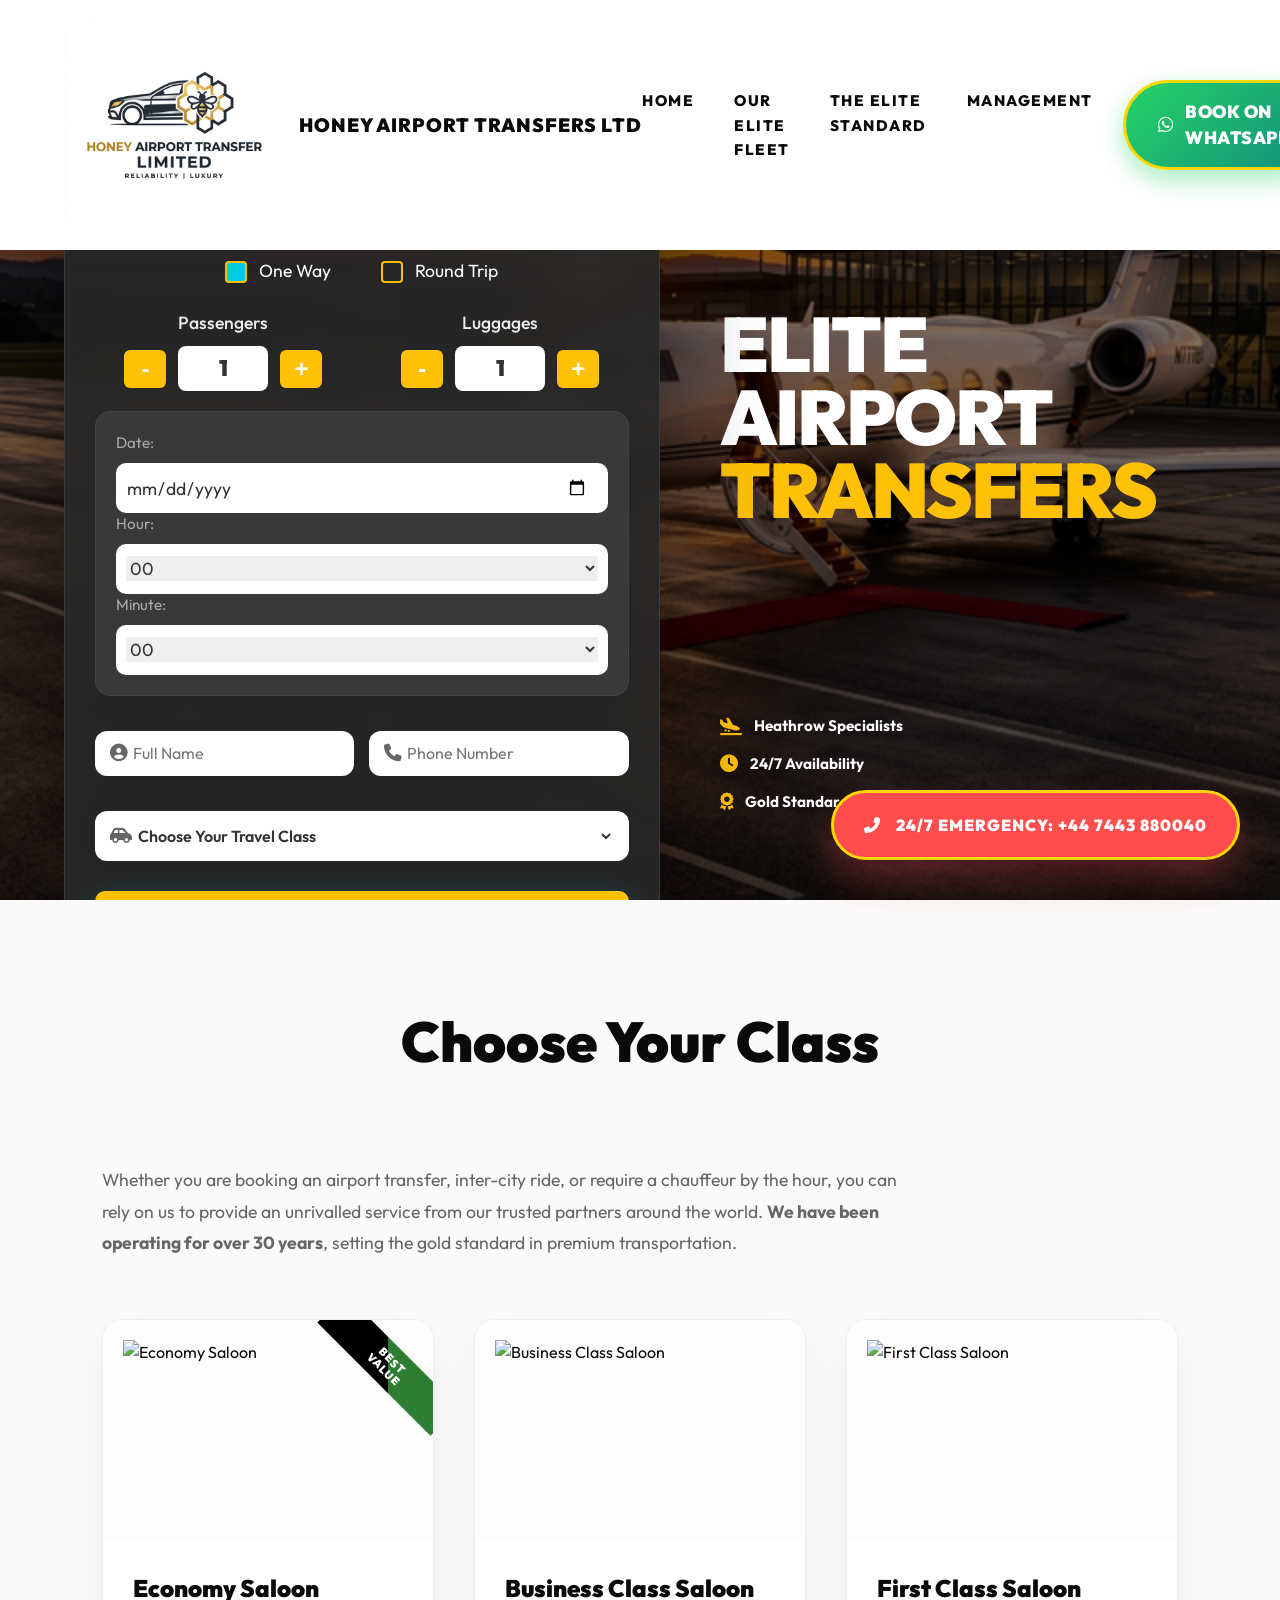
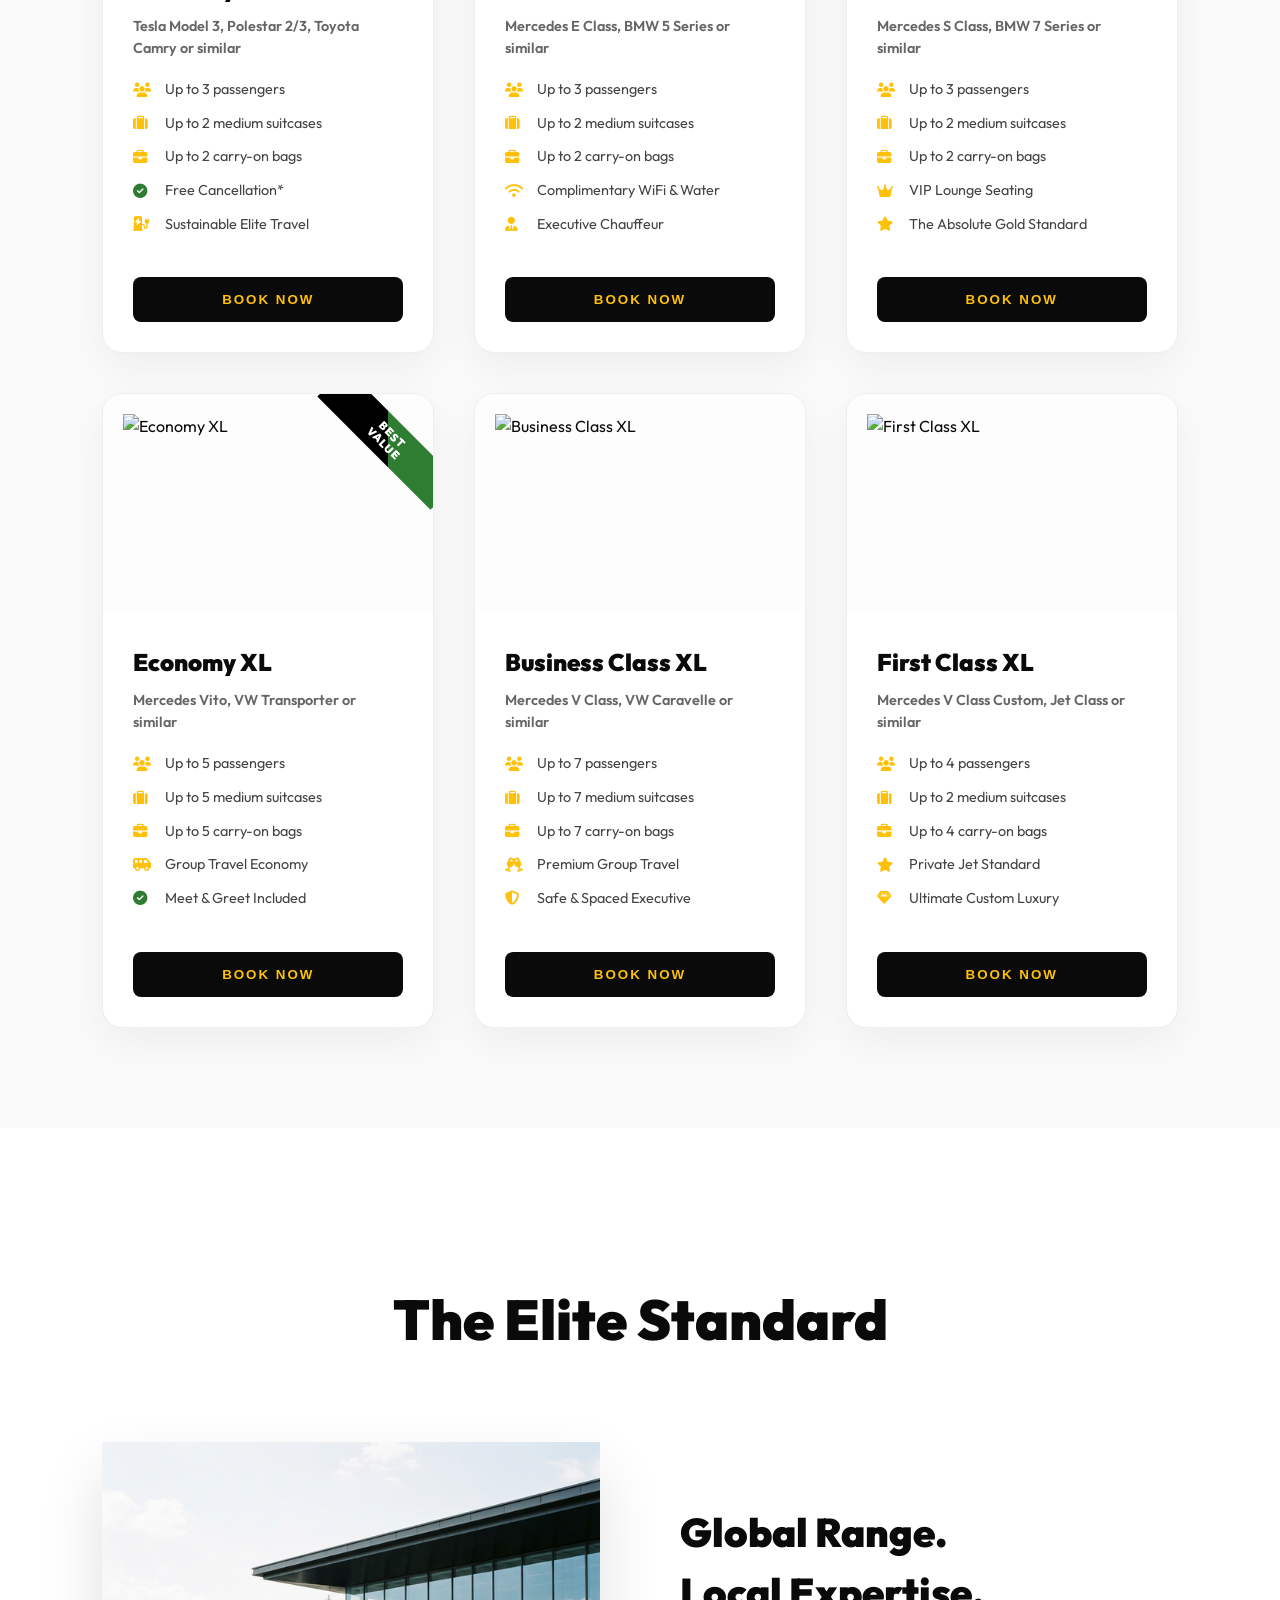
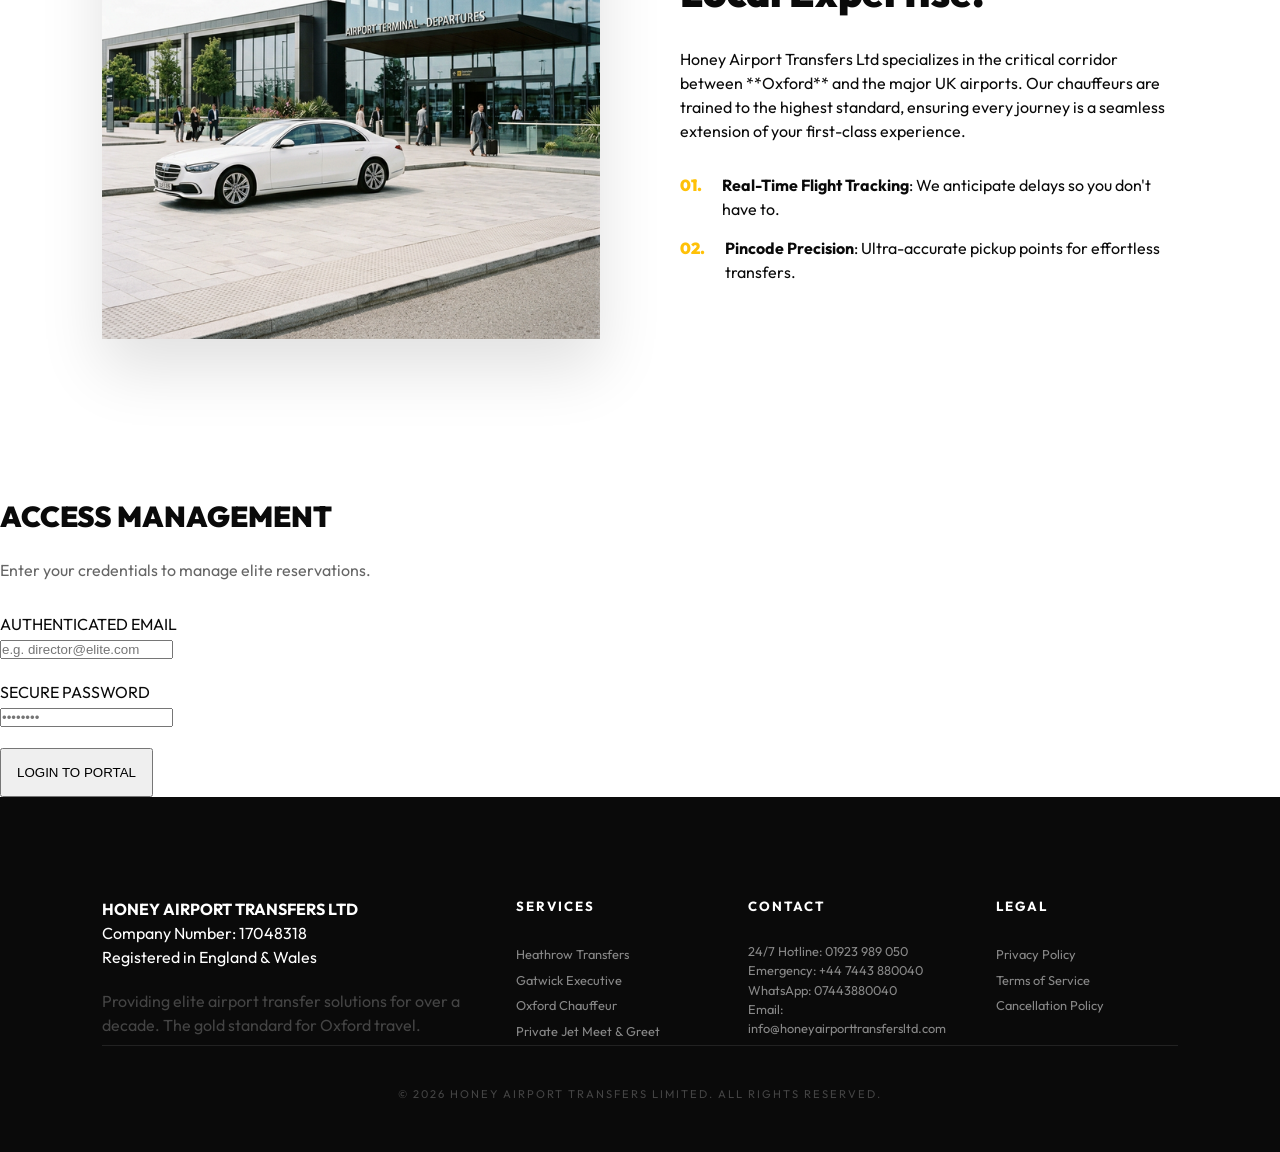
==== index.html @ 49c110b8 "Elite Polish: Added Bold Company Name to Header & Refined Hero Split-View Spacing" ====
<!DOCTYPE html>
<html lang="en">

<head>
    <meta charset="UTF-8">
    <meta name="viewport" content="width=device-width, initial-scale=1.0">
    <title>Honey Airport Transfers Ltd | The Elite Standard of Oxfordshire Travel</title>
    <meta name="description"
        content="Official website of Honey Airport Transfers Ltd. Premium Oxford to Heathrow chauffeur services. White-glove excellence, 24/7 emergency dispatch.">

    <link rel="icon" type="image/png" href="assets/logo-xl.png">
    <link rel="stylesheet" href="style.css">
    <link rel="stylesheet" href="https://cdnjs.cloudflare.com/ajax/libs/font-awesome/6.4.0/css/all.min.css">
</head>

<body>

    <!-- Header Navigation -->
    <header id="mainHeader">
        <div class="logo-container">
            <img src="assets/logo-xl.png" alt="Honey Airport Transfers Ltd Logo">
            <span class="company-name-header">HONEY AIRPORT TRANSFERS LTD</span>
        </div>
        <div class="mobile-toggle" onclick="toggleMenu()">
            <i class="fas fa-bars"></i>
        </div>
        <ul class="nav-links" id="navLinks">
            <li><a href="#home">Home</a></li>
            <li><a href="#fleet">Our Elite Fleet</a></li>
            <li><a href="#about">The Elite Standard</a></li>
            <li><a href="#" onclick="openModal('portal-modal')">Management</a></li>
        </ul>
        <div class="cta-container">
            <a href="https://wa.me/447443880040" class="btn-whatsapp">
                <i class="fab fa-whatsapp"></i> BOOK ON WHATSAPP
            </a>
        </div>
    </header>

    <!-- Global Hero -->
    <section class="hero" id="home">
        <img src="assets/honey-hero-ultra.png" class="hero-video-bg" alt="Luxury Jet and Chauffeur">
        <div class="hero-overlay"></div>
        <div class="hero-container">
            <!-- Left Side: Interactive Elite Booking -->
            <div class="hero-booking-side">
                <div class="booking-card">
                    <form class="booking-form" id="bookingForm">
                        <!-- Location Row -->
                        <div class="input-row">
                            <div class="luxe-input-wrapper">
                                <i class="fas fa-location-arrow"></i>
                                <input type="text" id="pincode" placeholder="From: Enter Location or Postcode..."
                                    required>
                            </div>
                            <div class="luxe-input-wrapper">
                                <i class="fas fa-map-marker-alt"></i>
                                <select id="destination" required>
                                    <option value="" disabled selected>To: Airport / Street / City</option>
                                    <option value="Heathrow Terminal 1">Heathrow Terminal 1</option>
                                    <option value="Heathrow Terminal 2">Heathrow Terminal 2</option>
                                    <option value="Heathrow Terminal 3">Heathrow Terminal 3</option>
                                    <option value="Heathrow Terminal 4">Heathrow Terminal 4</option>
                                    <option value="Heathrow Terminal 5">Heathrow Terminal 5</option>
                                    <option value="Gatwick North Terminal">Gatwick North Terminal</option>
                                    <option value="Gatwick South Terminal">Gatwick South Terminal</option>
                                    <option value="London City Airport">London City Airport (LCY)</option>
                                    <option value="Luton Airport">Luton Airport (LTN)</option>
                                    <option value="Stansted Airport">Stansted Airport (STN)</option>
                                    <option value="Oxford City Center">Oxford City Center</option>
                                    <option value="Oxford University / Colleges">Oxford University / Colleges</option>
                                    <option value="Headington / Cowley">Headington / Cowley</option>
                                    <option value="Summertown / Kidlington">Summertown / Kidlington</option>
                                </select>
                            </div>
                        </div>

                        <!-- Trip Selection -->
                        <div class="trip-selection">
                            <label class="trip-type">
                                <input type="radio" name="tripType" value="One Way" checked>
                                <span>One Way</span>
                            </label>
                            <label class="trip-type">
                                <input type="radio" name="tripType" value="Round Trip">
                                <span>Round Trip</span>
                            </label>
                        </div>

                        <!-- Counter Grid -->
                        <div class="counter-grid">
                            <div class="counter-group">
                                <label>Passengers</label>
                                <div class="counter-ctrl">
                                    <button type="button" class="btn-counter"
                                        onclick="updateCounter('passengerCount', -1)">-</button>
                                    <div class="counter-value" id="passengerDisplay">1</div>
                                    <button type="button" class="btn-counter"
                                        onclick="updateCounter('passengerCount', 1)">+</button>
                                    <input type="hidden" id="passengerCount" value="1">
                                </div>
                            </div>
                            <div class="counter-group">
                                <label>Luggages</label>
                                <div class="counter-ctrl">
                                    <button type="button" class="btn-counter"
                                        onclick="updateCounter('luggageCount', -1)">-</button>
                                    <div class="counter-value" id="luggageDisplay">1</div>
                                    <button type="button" class="btn-counter"
                                        onclick="updateCounter('luggageCount', 1)">+</button>
                                    <input type="hidden" id="luggageCount" value="1">
                                </div>
                            </div>
                        </div>

                        <!-- DateTime Well -->
                        <div class="datetime-well">
                            <div class="well-group">
                                <label>Date:</label>
                                <div class="well-input">
                                    <input type="date" id="travelDate" required>
                                </div>
                            </div>
                            <div class="well-group" style="flex: 0.5;">
                                <label>Hour:</label>
                                <div class="well-input">
                                    <select id="travelHour" required>
                                        <option value="00">00</option>
                                        <option value="01">01</option>
                                        <option value="02">02</option>
                                        <option value="03">03</option>
                                        <option value="04">04</option>
                                        <option value="05">05</option>
                                        <option value="06">06</option>
                                        <option value="07">07</option>
                                        <option value="08">08</option>
                                        <option value="09">09</option>
                                        <option value="10">10</option>
                                        <option value="11">11</option>
                                        <option value="12">12</option>
                                        <option value="13">13</option>
                                        <option value="14">14</option>
                                        <option value="15">15</option>
                                        <option value="16">16</option>
                                        <option value="17">17</option>
                                        <option value="18">18</option>
                                        <option value="19">19</option>
                                        <option value="20">20</option>
                                        <option value="21">21</option>
                                        <option value="22">22</option>
                                        <option value="23">23</option>
                                    </select>
                                </div>
                            </div>
                            <div class="well-group" style="flex: 0.5;">
                                <label>Minute:</label>
                                <div class="well-input">
                                    <select id="travelMinute" required>
                                        <option value="00">00</option>
                                        <option value="15">15</option>
                                        <option value="30">30</option>
                                        <option value="45">45</option>
                                    </select>
                                </div>
                            </div>
                        </div>

                        <!-- Contact & Vehicle Row -->
                        <div style="display: grid; grid-template-columns: 1fr 1fr; gap: 15px; margin-top: 15px;">
                            <div class="luxe-input-wrapper" style="height: 45px;">
                                <i class="fas fa-user-circle"></i>
                                <input type="text" id="passengerName" placeholder="Full Name" required>
                            </div>
                            <div class="luxe-input-wrapper" style="height: 45px;">
                                <i class="fas fa-phone"></i>
                                <input type="tel" id="passengerPhone" placeholder="Phone Number" required>
                            </div>
                        </div>

                        <div class="luxe-input-wrapper" style="height: 50px; margin-top: 15px;">
                            <i class="fas fa-car-side"></i>
                            <select id="vehicleType" required style="background: transparent; font-weight: 600;">
                                <option value="" disabled selected>Choose Your Travel Class</option>
                                <option value="Economy Saloon">Economy Saloon</option>
                                <option value="Business Class Saloon">Business Class Saloon</option>
                                <option value="First Class Saloon">First Class Saloon</option>
                                <option value="Economy XL">Economy XL (Up to 5 Pax)</option>
                                <option value="Business Class XL">Business Class XL (Up to 7 Pax)</option>
                                <option value="First Class XL">First Class XL (Jet Class)</option>
                            </select>
                        </div>

                        <button type="submit" class="btn-luxe-book">Secure Elite Booking</button>
                    </form>
                </div>
            </div>

            <!-- Right Side: Marketing Impact -->
            <div class="hero-content">
                <p class="hero-subtitle">Honey Airport Transfers Ltd</p>
                <h1>ELITE AIRPORT<br><span>TRANSFERS</span></h1>
                <p class="hero-description">Oxford’s Premier 24/7 Chauffeur Service for Heathrow, Gatwick & Beyond. 30+
                    Years of Unrivalled Excellence.</p>
                <div class="hero-trust-badges">
                    <div class="badge"><i class="fas fa-plane-arrival"></i> Heathrow Specialists</div>
                    <div class="badge"><i class="fas fa-clock"></i> 24/7 Availability</div>
                    <div class="badge"><i class="fas fa-award"></i> Gold Standard</div>
                </div>
            </div>
        </div>
    </section>

    <!-- Choose Your Class Section -->
    <section class="fleet-section" id="fleet">
        <div class="section-title">
            <h2>Choose Your Class</h2>
            <div></div>
        </div>

        <div class="fleet-intro">
            <p>Whether you are booking an airport transfer, inter-city ride, or require a chauffeur by the hour, you can
                rely on us to provide an unrivalled service from our trusted partners around the world. <b>We have been
                    operating for over 30 years</b>, setting the gold standard in premium transportation.</p>
        </div>

        <div class="fleet-grid">
            <!-- Economy Saloon -->
            <div class="fleet-card">
                <div class="best-value-badge"></div>
                <div class="fleet-img">
                    <img src="https://cdn.prod.website-files.com/66113eb5d77d90c9967ea0b7/678131218902a9e8a42309f4_Frame%2041.png"
                        alt="Economy Saloon">
                </div>
                <div class="fleet-info">
                    <h4>Economy Saloon</h4>
                    <p class="fleet-models">Tesla Model 3, Polestar 2/3, Toyota Camry or similar</p>
                    <ul class="fleet-specs">
                        <li><i class="fas fa-users"></i> Up to 3 passengers</li>
                        <li><i class="fas fa-suitcase"></i> Up to 2 medium suitcases</li>
                        <li><i class="fas fa-briefcase"></i> Up to 2 carry-on bags</li>
                        <li><i class="fas fa-check-circle" style="color: #2e7d32;"></i> Free Cancellation*</li>
                        <li><i class="fas fa-charging-station"></i> Sustainable Elite Travel</li>
                    </ul>
                    <button class="btn-fleet-book" onclick="selectFleetClass('Economy Saloon')">Book Now</button>
                </div>
            </div>

            <!-- Business Class Saloon -->
            <div class="fleet-card">
                <div class="fleet-img">
                    <img src="https://cdn.prod.website-files.com/66113eb5d77d90c9967ea0b7/66113eb5d77d90c9967ea114_Business-Class-Saloon.jpg"
                        alt="Business Class Saloon">
                </div>
                <div class="fleet-info">
                    <h4>Business Class Saloon</h4>
                    <p class="fleet-models">Mercedes E Class, BMW 5 Series or similar</p>
                    <ul class="fleet-specs">
                        <li><i class="fas fa-users"></i> Up to 3 passengers</li>
                        <li><i class="fas fa-suitcase"></i> Up to 2 medium suitcases</li>
                        <li><i class="fas fa-briefcase"></i> Up to 2 carry-on bags</li>
                        <li><i class="fas fa-wifi"></i> Complimentary WiFi & Water</li>
                        <li><i class="fas fa-user-tie"></i> Executive Chauffeur</li>
                    </ul>
                    <button class="btn-fleet-book" onclick="selectFleetClass('Business Class Saloon')">Book Now</button>
                </div>
            </div>

            <!-- First Class Saloon -->
            <div class="fleet-card">
                <div class="fleet-img">
                    <img src="https://cdn.prod.website-files.com/66113eb5d77d90c9967ea0b7/66113eb5d77d90c9967ea0bb_First-Class-Saloon.jpg"
                        alt="First Class Saloon">
                </div>
                <div class="fleet-info">
                    <h4>First Class Saloon</h4>
                    <p class="fleet-models">Mercedes S Class, BMW 7 Series or similar</p>
                    <ul class="fleet-specs">
                        <li><i class="fas fa-users"></i> Up to 3 passengers</li>
                        <li><i class="fas fa-suitcase"></i> Up to 2 medium suitcases</li>
                        <li><i class="fas fa-briefcase"></i> Up to 2 carry-on bags</li>
                        <li><i class="fas fa-crown"></i> VIP Lounge Seating</li>
                        <li><i class="fas fa-star"></i> The Absolute Gold Standard</li>
                    </ul>
                    <button class="btn-fleet-book" onclick="selectFleetClass('First Class Saloon')">Book Now</button>
                </div>
            </div>

            <!-- Economy XL -->
            <div class="fleet-card">
                <div class="best-value-badge"></div>
                <div class="fleet-img">
                    <img src="https://cdn.prod.website-files.com/66113eb5d77d90c9967ea0b7/66113eb5d77d90c9967ea144_Economy-XL.jpg"
                        alt="Economy XL">
                </div>
                <div class="fleet-info">
                    <h4>Economy XL</h4>
                    <p class="fleet-models">Mercedes Vito, VW Transporter or similar</p>
                    <ul class="fleet-specs">
                        <li><i class="fas fa-users"></i> Up to 5 passengers</li>
                        <li><i class="fas fa-suitcase"></i> Up to 5 medium suitcases</li>
                        <li><i class="fas fa-briefcase"></i> Up to 5 carry-on bags</li>
                        <li><i class="fas fa-shuttle-van"></i> Group Travel Economy</li>
                        <li><i class="fas fa-check-circle" style="color: #2e7d32;"></i> Meet & Greet Included</li>
                    </ul>
                    <button class="btn-fleet-book" onclick="selectFleetClass('Executive XL')">Book Now</button>
                </div>
            </div>

            <!-- Business Class XL -->
            <div class="fleet-card">
                <div class="fleet-img">
                    <img src="https://cdn.prod.website-files.com/65f1de56a0a49e62ee75154c/65f4a8ec37d999622ac72c5f_First-Class-XL.jpg"
                        alt="Business Class XL">
                </div>
                <div class="fleet-info">
                    <h4>Business Class XL</h4>
                    <p class="fleet-models">Mercedes V Class, VW Caravelle or similar</p>
                    <ul class="fleet-specs">
                        <li><i class="fas fa-users"></i> Up to 7 passengers</li>
                        <li><i class="fas fa-suitcase"></i> Up to 7 medium suitcases</li>
                        <li><i class="fas fa-briefcase"></i> Up to 7 carry-on bags</li>
                        <li><i class="fas fa-glass-cheers"></i> Premium Group Travel</li>
                        <li><i class="fas fa-shield-alt"></i> Safe & Spaced Executive</li>
                    </ul>
                    <button class="btn-fleet-book" onclick="selectFleetClass('Executive XL')">Book Now</button>
                </div>
            </div>

            <!-- First Class XL -->
            <div class="fleet-card">
                <div class="fleet-img">
                    <img src="https://cdn.prod.website-files.com/66113eb5d77d90c9967ea0b7/66113eb5d77d90c9967ea129_First-Class-XL.jpg"
                        alt="First Class XL">
                </div>
                <div class="fleet-info">
                    <h4>First Class XL</h4>
                    <p class="fleet-models">Mercedes V Class Custom, Jet Class or similar</p>
                    <ul class="fleet-specs">
                        <li><i class="fas fa-users"></i> Up to 4 passengers</li>
                        <li><i class="fas fa-suitcase"></i> Up to 2 medium suitcases</li>
                        <li><i class="fas fa-briefcase"></i> Up to 4 carry-on bags</li>
                        <li><i class="fas fa-star"></i> Private Jet Standard</li>
                        <li><i class="fas fa-gem"></i> Ultimate Custom Luxury</li>
                    </ul>
                    <button class="btn-fleet-book" onclick="selectFleetClass('Executive XL')">Book Now</button>
                </div>
            </div>
        </div>
    </section>

    <!-- The Elite Standard Section -->
    <section class="elite-standard" id="about">
        <div class="section-title">
            <h2>The Elite Standard</h2>
            <div></div>
        </div>

        <div class="feature-large">
            <div class="feature-img">
                <img src="assets/hero-bg-light.png" alt="Luxury Car Service">
            </div>
            <div class="feature-text">
                <h3>Global Range.<br>Local Expertise.</h3>
                <p>Honey Airport Transfers Ltd specializes in the critical corridor between **Oxford** and the major UK
                    airports. Our chauffeurs are trained to the highest standard, ensuring every journey is a seamless
                    extension of your first-class experience.</p>
                <div style="margin-top: 30px; display: flex; gap: 20px;">
                    <span style="font-weight: 900; color: var(--accent);">01.</span>
                    <p><b>Real-Time Flight Tracking</b>: We anticipate delays so you don't have to.</p>
                </div>
                <div style="margin-top: 15px; display: flex; gap: 20px;">
                    <span style="font-weight: 900; color: var(--accent);">02.</span>
                    <p><b>Pincode Precision</b>: Ultra-accurate pickup points for effortless transfers.</p>
                </div>
            </div>
        </div>
    </section>

    <!-- Emergency Dispatch FAB -->
    <a href="tel:+447443880040" class="fab-emergency">
        <i class="fas fa-phone-alt"></i> 24/7 EMERGENCY: +44 7443 880040
    </a>

    <!-- Management Portal Modal -->
    <div id="portal-modal" class="modal">
        <div class="modal-content" style="width: 700px; max-width: 90%; max-height: 90vh; overflow-y: auto;">
            <span style="position: absolute; top: 25px; right: 25px; cursor: pointer; color: #aaa;"
                onclick="closeModal('portal-modal')">&times;</span>
            <h2 style="font-size: 1.8rem; font-weight: 900; margin-bottom: 20px;">ACCESS MANAGEMENT</h2>
            <div id="portal-login">
                <p style="color: #666; margin-bottom: 30px;">Enter your credentials to manage elite reservations.</p>
                <div class="form-group" style="margin-bottom: 20px;">
                    <label>AUTHENTICATED EMAIL</label>
                    <div class="input-wrapper">
                        <input type="email" id="loginEmail" placeholder="e.g. director@elite.com">
                    </div>
                </div>
                <div class="form-group" style="margin-bottom: 20px;">
                    <label>SECURE PASSWORD</label>
                    <div class="input-wrapper">
                        <input type="password" id="loginPass" placeholder="••••••••">
                    </div>
                </div>
                <button class="btn-master" onclick="login()" style="padding: 15px;">LOGIN TO PORTAL</button>
            </div>
            <div id="portal-data" style="display: none;">
                <div
                    style="display: flex; gap: 15px; margin-bottom: 30px; padding-bottom: 20px; border-bottom: 1px solid #eee;">
                    <button onclick="exportData('csv')" class="btn-master"
                        style="padding: 10px 20px; font-size: 0.8rem; background: #2e7d32;">EXPORT EXCEL (CSV)</button>
                    <button onclick="exportData('txt')" class="btn-master"
                        style="padding: 10px 20px; font-size: 0.8rem; background: #333;">EXPORT TEXT FILE</button>
                    <button onclick="renderBookings()" class="btn-master"
                        style="padding: 10px 20px; font-size: 0.8rem; background: var(--accent); color: #000;">REFRESH
                        DATA</button>
                </div>
                <div id="analyticsDashboard" class="analytics-grid" style="margin-bottom: 30px;"></div>
                <div id="bookingList"></div>
            </div>
        </div>
    </div>

    <!-- Elite Footer -->
    <footer>
        <div class="footer-grid">
            <div class="footer-brand">
                <h4>HONEY AIRPORT TRANSFERS LTD</h4>
                <p>Company Number: 17048318</p>
                <p>Registered in England & Wales</p>
                <p style="margin-top: 20px; color: #444;">Providing elite airport transfer solutions for over a decade.
                    The gold standard for Oxford travel.</p>
            </div>
            <div>
                <h5 style="margin-bottom: 25px; letter-spacing: 2px;">SERVICES</h5>
                <ul style="list-style: none; color: #888; font-size: 0.8rem; line-height: 2;">
                    <li>Heathrow Transfers</li>
                    <li>Gatwick Executive</li>
                    <li>Oxford Chauffeur</li>
                    <li>Private Jet Meet & Greet</li>
                </ul>
            </div>
            <div>
                <h5 style="margin-bottom: 25px; letter-spacing: 2px;">CONTACT</h5>
                <p style="color: #888; font-size: 0.8rem;">24/7 Hotline: 01923 989 050</p>
                <p style="color: #888; font-size: 0.8rem;">Emergency: +44 7443 880040</p>
                <p style="color: #888; font-size: 0.8rem;">WhatsApp: 07443880040</p>
                <p style="color: #888; font-size: 0.8rem;">Email: info@honeyairporttransfersltd.com</p>
            </div>
            <div>
                <h5 style="margin-bottom: 25px; letter-spacing: 2px;">LEGAL</h5>
                <ul style="list-style: none; color: #888; font-size: 0.8rem; line-height: 2;">
                    <li>Privacy Policy</li>
                    <li>Terms of Service</li>
                    <li>Cancellation Policy</li>
                </ul>
            </div>
        </div>
        <div
            style="border-top: 1px solid #222; padding-top: 40px; text-align: center; color: #444; font-size: 0.7rem; letter-spacing: 2px;">
            &copy; 2026 HONEY AIRPORT TRANSFERS LIMITED. ALL RIGHTS RESERVED.
        </div>
    </footer>

    <script>
        // Mobile Menu Toggle
        function toggleMenu() {
            const nav = document.getElementById('navLinks');
            nav.classList.toggle('active');
        }

        window.addEventListener('scroll', () => {
            const header = document.getElementById('mainHeader');
            if (window.scrollY > 100) {
                header.classList.add('scrolled');
            } else {
                header.classList.remove('scrolled');
            }
        });

        function selectVehicle(type, element) {
            document.getElementById('vehicleType').value = type;
            document.querySelectorAll('.vehicle-card').forEach(card => card.classList.remove('selected'));
            if (element) element.classList.add('selected');
        }

        function selectFleetClass(type) {
            document.getElementById('vehicleType').value = type;
            window.scrollTo({ top: document.querySelector('.booking-section').offsetTop - 120, behavior: 'smooth' });

            // Add a subtle Gold flash effect to the selection input
            const dropdown = document.getElementById('vehicleType');
            const wrapper = dropdown.parentElement;
            wrapper.style.backgroundColor = '#D4AF37';
            wrapper.style.transition = 'background-color 0.2s';
            setTimeout(() => {
                wrapper.style.backgroundColor = 'white';
            }, 600);
        }

        function openModal(id) {
            document.getElementById(id).style.display = 'flex';
        }

        function closeModal(id) {
            document.getElementById(id).style.display = 'none';
        }

        // Counter Logic
        function updateCounter(id, change) {
            const input = document.getElementById(id);
            const display = document.getElementById(id.replace('Count', 'Display'));
            let val = parseInt(input.value) + change;
            if (val < 1) val = 1;
            if (val > 20) val = 20;
            input.value = val;
            display.innerText = val;
        }

        // Management Login System
        function login() {
            const email = document.getElementById('loginEmail').value.trim();
            const pass = document.getElementById('loginPass').value.trim();

            console.log("Login Attempt:", email, pass); // Debugging

            if (email === "honeyairporttransfers@gmail.com" && pass === "Honey102799") {
                const portalLogin = document.getElementById('portal-login');
                const portalData = document.getElementById('portal-data');
                renderBookings();

                portalLogin.style.display = 'none';
                portalData.style.display = 'block';
            } else {
                alert("CRITICAL AUTH FAILURE: Incorrect License Credentials.");
            }
        }

        function renderBookings() {
            const bookingList = document.getElementById('bookingList');
            const analyticsDashboard = document.getElementById('analyticsDashboard');
            const bookings = JSON.parse(localStorage.getItem('luxury_honey_bookings') || '[]');

            // Calculate Analytics
            const totalMissions = bookings.length;
            const assignedMissions = bookings.filter(b => b.driver && b.carPlate).length;
            const pendingMissions = totalMissions - assignedMissions;

            // Find most popular vehicle
            const vehicleCounts = bookings.reduce((acc, b) => {
                acc[b.vehicle] = (acc[b.vehicle] || 0) + 1;
                return acc;
            }, {});
            const topVehicle = Object.keys(vehicleCounts).reduce((a, b) => vehicleCounts[a] > vehicleCounts[b] ? a : b, 'NONE');

            // Render Analytics
            if (analyticsDashboard) {
                analyticsDashboard.innerHTML = `
                    <div class="stat-card">
                        <h4>Total Missions</h4>
                        <div class="stat-value">${totalMissions}</div>
                        <div class="stat-label">ALL TIME</div>
                    </div>
                    <div class="stat-card">
                        <h4>Pending</h4>
                        <div class="stat-value" style="color: #d32f2f;">${pendingMissions}</div>
                        <div class="stat-label">REQUIRES ACTION</div>
                    </div>
                    <div class="stat-card">
                        <h4>Assigned</h4>
                        <div class="stat-value" style="color: #2e7d32;">${assignedMissions}</div>
                        <div class="stat-label">LIVE OPS</div>
                    </div>
                    <div class="stat-card">
                        <h4>Top Class</h4>
                        <div class="stat-value" style="font-size: 0.9rem;">${topVehicle.split(' (')[0]}</div>
                        <div class="stat-label">POPULAR</div>
                    </div>
                `;
            }

            if (bookings.length === 0) {
                bookingList.innerHTML = "<p style='text-align: center; color: #999; padding: 40px;'>No elite reservations found.</p>";
            } else {
                bookingList.innerHTML = bookings.map((b, index) => `
                    <div style="background: #fafafa; border-left: 4px solid #FFC107; padding: 25px; margin-bottom: 20px; position: relative; border-radius: 4px; box-shadow: 0 5px 15px rgba(0,0,0,0.05);">
                        <div style="display: flex; justify-content: space-between; align-items: start;">
                            <div style="width: 100%;">
                                <div style="display: flex; justify-content: space-between; align-items: center; margin-bottom: 15px;">
                                    <strong style="color: #000; letter-spacing: 1px; font-size: 0.8rem;">MISSION REF: ${b.id}</strong>
                                    <span style="background: #000; color: #FFC107; padding: 4px 10px; font-size: 0.75rem; font-weight: 900; border-radius: 4px; letter-spacing: 1px;">${b.vehicle.split(' (')[0]}</span>
                                </div>
                                <div style="margin-bottom: 15px; border-bottom: 1px solid #eee; padding-bottom: 15px;">
                                    <div style="font-weight: 900; color: #000; font-size: 1.2rem; margin-bottom: 5px;">${b.passengerName || 'N/A'}</div>
                                    <div style="color: var(--accent); font-weight: 700; font-size: 1rem;"><i class="fas fa-phone-alt"></i> ${b.passengerPhone || 'N/A'}</div>
                                </div>
                                <span style="font-size: 1.2rem; font-weight: 900; color: #000; display: block; margin: 10px 0;">${b.pincode} <i class="fas fa-arrow-right" style="font-size: 0.8rem; color: #FFC107;"></i> ${b.destination}</span>
                                <div style="display: flex; gap: 15px; color: #666; font-size: 0.85rem; margin-bottom: 10px;">
                                    <span><i class="far fa-calendar-alt"></i> ${b.date}</span>
                                    <span><i class="far fa-clock"></i> ${b.time}</span>
                                </div>
                                ${b.driver ? `
                                <div style="margin-top: 15px; background: #e8f5e9; padding: 10px 15px; border-radius: 4px; display: inline-block;">
                                    <div style="color: #2e7d32; font-weight: 900; font-size: 0.75rem; letter-spacing: 1px;">ASSIGNED PERSONNEL</div>
                                    <div style="color: #1b5e20; font-weight: 600; font-size: 0.9rem;">${b.driver} • ${b.carPlate}</div>
                                </div>
                                ` : '<div style="margin-top: 15px; color: #d32f2f; font-weight: 800; font-size: 0.75rem;"><i class="fas fa-exclamation-triangle"></i> PENDING ASSIGNMENT</div>'}
                            </div>
                        </div>
                        <div style="margin-top: 25px; padding-top: 20px; border-top: 1px solid #eee; display: flex; gap: 10px;">
                            <input type="text" id="driver-${index}" placeholder="Operator Name" style="flex: 1.5; padding: 12px; border: 1px solid #ddd; font-family: 'Outfit'; font-size: 0.85rem;" value="${b.driver || ''}">
                            <input type="text" id="plate-${index}" placeholder="Vehicle Reg" style="flex: 1; padding: 12px; border: 1px solid #ddd; font-family: 'Outfit'; font-size: 0.85rem;" value="${b.carPlate || ''}">
                            <button onclick="assignDriver(${index})" style="background: #000; color: #FFC107; border: none; padding: 12px 20px; cursor: pointer; font-weight: 900; font-size: 0.7rem; letter-spacing: 1.5px; text-transform: uppercase;">UPDATE MISSION</button>
                        </div>
                    </div>
                `).join('');
            }
        }

        function assignDriver(index) {
            const bookings = JSON.parse(localStorage.getItem('luxury_honey_bookings') || '[]');
            const driver = document.getElementById(`driver-${index}`).value;
            const plate = document.getElementById(`plate-${index}`).value;

            if (!driver || !plate) {
                alert("CRITICAL ERROR: Please specify both Operator and Vehicle Reg.");
                return;
            }

            bookings[index].driver = driver;
            bookings[index].carPlate = plate;
            localStorage.setItem('luxury_honey_bookings', JSON.stringify(bookings));

            alert(`DATA SYNCED: Assignment for ${bookings[index].id} is successful.`);
            renderBookings();
        }

        function exportData(type) {
            const bookings = JSON.parse(localStorage.getItem('luxury_honey_bookings') || '[]');
            if (bookings.length === 0) {
                alert("No data available to export.");
                return;
            }

            let content = "";
            let fileName = `Honey_Elite_Bookings_${new Date().toISOString().split('T')[0]}`;
            let mimeType = "text/plain";

            if (type === 'csv') {
                const headers = ["ID", "Passenger", "Phone", "Pickup", "Destination", "Trip", "Pax", "Bags", "Date", "Hour", "Vehicle", "Driver", "Plate"];
                content = headers.join(",") + "\n";
                bookings.forEach(b => {
                    const row = [
                        b.id, b.passengerName, b.passengerPhone, b.pincode, b.destination,
                        b.tripType, b.passengers, b.luggage, b.date, b.time,
                        b.vehicle, b.driver || 'N/A', b.carPlate || 'N/A'
                    ];
                    content += row.map(v => `"${String(v).replace(/"/g, '""')}"`).join(",") + "\n";
                });
                fileName += ".csv";
                mimeType = "text/csv";
            } else {
                bookings.forEach(b => {
                    content += `------------------------------------------\n`;
                    content += `RESERVATION ID: ${b.id}\n`;
                    content += `PASSENGER: ${b.passengerName}\n`;
                    content += `CONTACT: ${b.passengerPhone}\n`;
                    content += `PICKUP: ${b.pincode}\n`;
                    content += `DESTINATION: ${b.destination}\n`;
                    content += `SCHEDULE: ${b.date} @ ${b.time}\n`;
                    content += `VEHICLE: ${b.vehicle}\n`;
                    content += `DRIVER: ${b.driver || 'PENDING'}\n`;
                    content += `PLATE: ${b.carPlate || 'PENDING'}\n`;
                });
                fileName += ".txt";
            }

            const blob = new Blob([content], { type: mimeType });
            const url = URL.createObjectURL(blob);
            const link = document.createElement("a");
            link.setAttribute("href", url);
            link.setAttribute("download", fileName);
            link.style.visibility = 'hidden';
            document.body.appendChild(link);
            link.click();
            document.body.removeChild(link);
        }

        // Booking System
        document.getElementById('bookingForm').addEventListener('submit', (e) => {
            e.preventDefault();

            const date = document.getElementById('travelDate').value;
            const hour = document.getElementById('travelHour').value;
            const minute = document.getElementById('travelMinute').value;
            const time = `${hour}:${minute}`;

            const tripType = document.querySelector('input[name="tripType"]:checked').value;
            const passengers = document.getElementById('passengerCount').value;
            const luggage = document.getElementById('luggageCount').value;

            const booking = {
                id: 'ELITE-' + Math.random().toString(36).substr(2, 4).toUpperCase() + '-' + Math.random().toString(36).substr(2, 4).toUpperCase(),
                passengerName: document.getElementById('passengerName').value,
                passengerPhone: document.getElementById('passengerPhone').value,
                pincode: document.getElementById('pincode').value,
                destination: document.getElementById('destination').value,
                tripType: tripType,
                passengers: passengers,
                luggage: luggage,
                date: date,
                time: time,
                vehicle: document.getElementById('vehicleType').value,
                status: 'SECURED'
            };

            const bookings = JSON.parse(localStorage.getItem('luxury_honey_bookings') || '[]');
            bookings.push(booking);
            localStorage.setItem('luxury_honey_bookings', JSON.stringify(bookings));

            alert(`Elite Reservation Secured!\n\nReference: ${booking.id}\nTrip: ${tripType}\nSchedule: ${date} at ${time}\n\nHoney Airport Transfers Ltd thanks you for your trust.`);

            // WhatsApp Elite Dispatch - UPDATED NUMBER
            const message = `*HONEY AIRPORT TRANSFERS LTD*\n*ELITE PRIORITY ALERT*\n\nReservation ID: ${booking.id}\nTrip Type: ${tripType}\nPassenger: ${booking.passengerName}\nContact: ${booking.passengerPhone}\nPickup: ${booking.pincode}\nTo: ${booking.destination}\nSchedule: ${date} @ ${time}\nDetails: ${passengers} Pax / ${luggage} Bags\nVehicle: ${booking.vehicle}\n\n_Please confirm vehicle assignment immediately._`;
            const waUrl = `https://wa.me/447443880040?text=${encodeURIComponent(message)}`;

            if (confirm("Would you like to notify our 24/7 Priority Dispatch team on WhatsApp?")) {
                window.open(waUrl, '_blank');
            }
        });
    </script>
</body>

</html>
---- style.css ----
@import url('https://fonts.googleapis.com/css2?family=Outfit:wght@300;400;600;700;800;900&display=swap');

:root {
    --primary: #ffffff;
    --secondary: #fafafa;
    --accent: #FFC107;
    --accent-dark: #cc9a06;
    --dark: #0a0a0a;
    --grey-light: #f4f4f4;
    --grey-border: #eeeeee;
    --text-main: #0a0a0a;
    --text-muted: #666666;
    --font-elite: 'Outfit', sans-serif;
    --transition: all 0.5s cubic-bezier(0.19, 1, 0.22, 1);
    --shadow-luxe: 0 30px 60px rgba(0, 0, 0, 0.12);
}

* {
    margin: 0;
    padding: 0;
    box-sizing: border-box;
    scroll-behavior: smooth;
}

body {
    background-color: var(--primary);
    color: var(--text-main);
    font-family: var(--font-elite);
    line-height: 1.5;
    overflow-x: hidden;
}

/* Header & Navigation */
header {
    position: fixed;
    top: 0;
    left: 0;
    width: 100%;
    z-index: 1000;
    padding: 15px 5%;
    /* Tightened for Laptop */
    display: flex;
    justify-content: space-between;
    align-items: center;
    transition: var(--transition);
    background: #ffffff;
    box-shadow: 0 4px 30px rgba(0, 0, 0, 0.03);
}

header.scrolled {
    background: rgba(255, 255, 255, 0.98);
    padding: 10px 5%;
    box-shadow: 0 10px 40px rgba(0, 0, 0, 0.1);
    border-bottom: 2px solid var(--accent);
    backdrop-filter: blur(10px);
}

.logo-container {
    flex: 1.5;
    display: flex;
    align-items: center;
    gap: 15px;
}

.company-name-header {
    font-size: 1.2rem;
    font-weight: 900;
    color: var(--dark);
    letter-spacing: 1px;
    text-transform: uppercase;
    transition: var(--transition);
    white-space: nowrap;
}

.logo-container img {
    height: 220px;
    /* Restored Massive Premium Branding */
    width: auto;
    object-fit: contain;
    transition: var(--transition);
}

header.scrolled .logo-container img {
    height: 100px;
    /* Scrolled Premium Size */
}

header.scrolled .company-name-header {
    font-size: 0.9rem;
}

.nav-links {
    display: flex;
    gap: 40px;
    list-style: none;
    flex: 2;
    justify-content: center;
}

.nav-links a {
    text-decoration: none;
    color: var(--dark);
    /* High contrast dark for white bg */
    font-weight: 800;
    font-size: 0.95rem;
    letter-spacing: 1.5px;
    text-transform: uppercase;
    position: relative;
    padding-bottom: 5px;
}

.nav-links a::after {
    content: '';
    position: absolute;
    bottom: 0;
    left: 0;
    width: 0;
    height: 2px;
    background: var(--accent);
    transition: var(--transition);
}

.nav-links a:hover::after {
    width: 100%;
}

.cta-container {
    flex: 1;
    display: flex;
    justify-content: flex-end;
    margin-left: 30px;
    /* Breathing room from Management link */
}

.btn-whatsapp {
    background: linear-gradient(135deg, #25D366 0%, #128C7E 100%);
    color: white;
    padding: 16px 32px;
    border-radius: 50px;
    text-decoration: none;
    font-weight: 900;
    font-size: 1.1rem;
    letter-spacing: 0.5px;
    display: flex;
    align-items: center;
    gap: 12px;
    transition: var(--transition);
    border: 3px solid #FFD700;
    /* Thick Gold Border */
    box-shadow: 0 10px 25px rgba(37, 211, 102, 0.4);
    animation: pulse-gold 2s infinite, blink-gold-border 1.5s infinite;
}

.btn-whatsapp:hover {
    transform: translateY(-3px) scale(1.05);
    box-shadow: 0 15px 35px rgba(212, 175, 55, 0.6);
    background: #000;
    color: var(--accent);
}

@keyframes pulse-gold {
    0% {
        box-shadow: 0 0 0 0 rgba(212, 175, 55, 0.7);
    }

    70% {
        box-shadow: 0 0 0 15px rgba(212, 175, 55, 0);
    }

    100% {
        box-shadow: 0 0 0 0 rgba(212, 175, 55, 0);
    }
}

.fab-emergency {
    position: fixed;
    bottom: 30px;
    right: 30px;
    background: #d32f2f;
    color: white;
    padding: 20px 40px;
    border-radius: 50px;
    text-decoration: none;
    font-weight: 900;
    z-index: 1000;
    box-shadow: 0 10px 30px rgba(211, 47, 47, 0.4);
    display: flex;
    align-items: center;
    gap: 15px;
    border: 3px solid #FFD700;
    animation: blink-gold-border 1s infinite;
}

@keyframes blink-gold-border {
    0% {
        border-color: #FFD700;
        box-shadow: 0 0 10px #FFD700;
    }

    50% {
        border-color: #000;
        box-shadow: 0 0 30px #FFD700;
    }

    100% {
        border-color: #FFD700;
        box-shadow: 0 0 10px #FFD700;
    }
}

/* Hero Section */
.hero {
    height: 100vh;
    width: 100%;
    position: relative;
    overflow: hidden;
    display: flex;
    align-items: center;
    justify-content: center;
    color: white;
}

.hero-video-bg {
    position: absolute;
    top: 0;
    left: 0;
    width: 100%;
    height: 100%;
    object-fit: cover;
    z-index: -1;
}

.hero-overlay {
    position: absolute;
    top: 0;
    left: 0;
    width: 100%;
    height: 100%;
    background: linear-gradient(to bottom, rgba(0, 0, 0, 0.4), rgba(0, 0, 0, 0.7));
    z-index: 0;
}

.hero-container {
    position: relative;
    z-index: 10;
    display: flex;
    align-items: center;
    justify-content: space-between;
    width: 100%;
    max-width: 1300px;
    padding: 0 5%;
    gap: 60px;
    margin-top: 180px;
    /* Increased to prevent overlap with 220px logo */
}

.hero-booking-side {
    flex: 1.2;
}

.hero-content {
    flex: 1;
    text-align: left;
    color: white;
}

.hero h1 {
    font-size: 4.8rem;
    font-weight: 950;
    text-transform: uppercase;
    line-height: 0.95;
    margin-bottom: 25px;
    letter-spacing: -2px;
}

.hero .hero-subtitle {
    font-size: 1.1rem;
    font-weight: 700;
    letter-spacing: 4px;
    text-transform: uppercase;
    color: var(--accent);
    margin-bottom: 15px;
}

.hero .hero-description {
    font-size: 1.25rem;
    line-height: 1.6;
    margin-bottom: 35px;
    font-weight: 400;
    color: #eee;
}

.hero-trust-badges {
    display: flex;
    flex-direction: column;
    gap: 15px;
}

.hero-trust-badges .badge {
    display: flex;
    align-items: center;
    gap: 12px;
    font-weight: 700;
    font-size: 0.95rem;
    color: white;
}

.hero-trust-badges .badge i {
    color: var(--accent);
    font-size: 1.1rem;
}

.hero h1 span {
    color: var(--accent);
}

.hero p {
    font-size: 1.4rem;
    font-weight: 300;
    letter-spacing: 4px;
    text-transform: uppercase;
    margin-bottom: 50px;
    opacity: 0;
    transform: translateY(30px);
    animation: reveal 1s var(--transition) 0.3s forwards;
}

/* --- LUXE REVAMP: PIXEL-PERFECT MATCH --- */
.booking-section {
    position: relative;
    z-index: 100;
    margin-top: -150px;
    padding: 0 5%;
    display: flex;
    justify-content: center;
}

.booking-card {
    background: rgba(40, 40, 40, 0.95);
    backdrop-filter: blur(10px);
    padding: 30px;
    border-radius: 20px;
    box-shadow: 0 40px 100px rgba(0, 0, 0, 0.5);
    border: 1px solid rgba(255, 255, 255, 0.1);
    color: white;
    width: 100%;
}

.booking-form {
    display: flex;
    flex-direction: column;
    gap: 20px;
}

.luxe-input-wrapper {
    position: relative;
    background: white;
    border-radius: 12px;
    display: flex;
    align-items: center;
    padding: 0 15px;
    height: 55px;
}

.luxe-input-wrapper i {
    color: #666;
    font-size: 1.1rem;
    width: 25px;
}

.luxe-input-wrapper input,
.luxe-input-wrapper select {
    border: none;
    outline: none;
    width: 100%;
    font-size: 1rem;
    color: #333;
    background: transparent;
    font-family: inherit;
}

/* Trip Selection */
.trip-selection {
    display: flex;
    justify-content: center;
    gap: 50px;
    margin: 5px 0;
}

.trip-type {
    display: flex;
    align-items: center;
    gap: 12px;
    cursor: pointer;
    font-size: 1.1rem;
}

.trip-type input[type="radio"] {
    appearance: none;
    width: 22px;
    height: 22px;
    border: 2px solid var(--accent);
    border-radius: 4px;
    cursor: pointer;
    background: transparent;
}

.trip-type input[type="radio"]:checked {
    background: #00CDE1;
}

/* Counters Grid */
.counter-grid {
    display: grid;
    grid-template-columns: 1fr 1fr;
    gap: 20px;
}

.counter-group {
    display: flex;
    flex-direction: column;
    align-items: center;
    gap: 10px;
}

.counter-group label {
    font-size: 1.1rem;
    font-weight: 500;
    color: #eee;
}

.counter-ctrl {
    display: flex;
    align-items: center;
    gap: 12px;
}

.btn-counter {
    width: 42px;
    height: 38px;
    background: var(--accent);
    color: white;
    border: none;
    border-radius: 6px;
    display: flex;
    align-items: center;
    justify-content: center;
    cursor: pointer;
    font-size: 1.5rem;
    font-weight: 900;
}

.counter-value {
    background: white;
    color: #333;
    width: 90px;
    height: 45px;
    display: flex;
    align-items: center;
    justify-content: center;
    font-weight: 900;
    font-size: 1.4rem;
    border-radius: 8px;
}

/* Nested Well for Date/Time */
.datetime-well {
    background: #393939;
    padding: 20px;
    border-radius: 15px;
    border: 1px solid #444;
}

.well-grid {
    display: flex;
    gap: 15px;
    align-items: flex-end;
}

.well-group {
    display: flex;
    flex-direction: column;
    gap: 8px;
    flex: 1;
}

.well-group label {
    font-size: 0.95rem;
    color: #AAA;
}

.well-input {
    background: white;
    border-radius: 10px;
    padding: 0 10px;
    height: 50px;
    display: flex;
    align-items: center;
}

.well-input input,
.well-input select {
    border: none;
    outline: none;
    width: 100%;
    font-family: inherit;
    font-size: 1.1rem;
    color: #333;
    padding-right: 10px;
}

/* Main Cyan Button */
.btn-luxe-book {
    background: var(--accent);
    color: white;
    border: none;
    padding: 20px;
    border-radius: 10px;
    font-size: 1.4rem;
    font-weight: 900;
    cursor: pointer;
    margin-top: 10px;
    box-shadow: 0 10px 30px rgba(0, 205, 225, 0.3);
}

@media (max-width: 600px) {
    .booking-section {
        margin-top: -80px;
        padding: 0 3%;
    }

    .booking-card {
        padding: 20px;
    }

    .trip-selection {
        gap: 20px;
    }

    .counter-grid {
        grid-template-columns: 1fr;
        gap: 25px;
    }

    .well-grid {
        flex-direction: column;
    }

    .btn-counter {
        width: 55px;
        height: 50px;
    }

    .counter-value {
        width: 100%;
        height: 55px;
    }

    .luxe-input-wrapper {
        height: 65px;
    }
}

/* Vehicle Selector Grid */
.vehicle-grid {
    display: grid;
    grid-template-columns: repeat(4, 1fr);
    gap: 20px;
    margin-top: 10px;
}

.vehicle-card {
    background: #fff;
    border: 1px solid var(--grey-border);
    cursor: pointer;
    transition: var(--transition);
    overflow: hidden;
    position: relative;
}

.vehicle-card img {
    width: 100%;
    height: 120px;
    object-fit: cover;
    filter: grayscale(100%);
    transition: var(--transition);
}

.vehicle-card .card-content {
    padding: 15px;
}

.vehicle-card h4 {
    font-size: 0.8rem;
    font-weight: 800;
    text-transform: uppercase;
    margin-bottom: 5px;
}

.vehicle-card p {
    font-size: 0.7rem;
    color: var(--text-muted);
    margin-bottom: 10px;
}

.vehicle-card .specs {
    font-size: 0.7rem;
    font-weight: 700;
    display: flex;
    gap: 10px;
    color: var(--dark);
}

.vehicle-card .specs i {
    color: var(--accent);
}

.vehicle-card:hover,
.vehicle-card.selected {
    border-color: var(--accent);
    box-shadow: 0 10px 20px rgba(0, 0, 0, 0.05);
}

.vehicle-card:hover img,
.vehicle-card.selected img {
    filter: grayscale(0%);
    transform: scale(1.05);
}

.vehicle-card.selected {
    background: var(--grey-light);
}

.vehicle-card.selected::before {
    content: '\f058';
    font-family: 'Font Awesome 6 Free';
    font-weight: 900;
    position: absolute;
    top: 10px;
    right: 10px;
    color: var(--accent);
    font-size: 1.2rem;
    z-index: 10;
}

/* Features */
.elite-standard {
    padding: 150px 8%;
}

.section-title {
    text-align: center;
    margin-bottom: 80px;
}

.section-title h2 {
    font-size: 3.5rem;
    font-weight: 900;
}

.feature-large {
    display: grid;
    grid-template-columns: 1fr 1fr;
    gap: 80px;
    align-items: center;
}

.feature-img img {
    width: 100%;
    box-shadow: var(--shadow-luxe);
}

.feature-text h3 {
    font-size: 2.5rem;
    font-weight: 900;
    margin-bottom: 25px;
}

/* --- NEW FLEET GRID: 6-TIER TRAVEL CLASSES --- */
.fleet-section {
    padding: 100px 8%;
    background: #fafafa;
}

.fleet-grid {
    display: grid;
    grid-template-columns: repeat(auto-fit, minmax(320px, 1fr));
    gap: 40px;
    margin-top: 60px;
}

.fleet-card {
    background: white;
    border-radius: 20px;
    overflow: hidden;
    box-shadow: 0 15px 40px rgba(0, 0, 0, 0.05);
    transition: var(--transition);
    position: relative;
    border: 1px solid #eee;
    display: flex;
    flex-direction: column;
}

.fleet-card:hover {
    transform: translateY(-10px);
    box-shadow: 0 25px 50px rgba(0, 0, 0, 0.1);
}

.fleet-img {
    height: 220px;
    overflow: hidden;
    position: relative;
    background: #fdfdfd;
}

.fleet-img img {
    width: 100%;
    height: 100%;
    object-fit: contain;
    padding: 20px;
}

/* Diagonal Best Value Badge */
.best-value-badge {
    position: absolute;
    top: 0;
    right: 0;
    width: 120px;
    height: 120px;
    overflow: hidden;
    z-index: 10;
}

.best-value-badge::before {
    content: "BEST\aVALUE";
    white-space: pre;
    position: absolute;
    top: 25px;
    right: -35px;
    width: 160px;
    height: 40px;
    background: linear-gradient(45deg, #000 50%, #2e7d32 50%);
    color: white;
    font-size: 0.7rem;
    font-weight: 900;
    display: flex;
    align-items: center;
    justify-content: center;
    transform: rotate(45deg);
    text-align: center;
    line-height: 1.1;
    letter-spacing: 1px;
}

.fleet-info {
    padding: 30px;
    flex-grow: 1;
    display: flex;
    flex-direction: column;
}

.fleet-info h4 {
    font-size: 1.5rem;
    font-weight: 900;
    margin-bottom: 10px;
    color: var(--dark);
}

.fleet-models {
    font-size: 0.9rem;
    color: #666;
    margin-bottom: 20px;
    font-weight: 600;
}

.fleet-specs {
    list-style: none;
    margin-bottom: 30px;
}

.fleet-specs li {
    font-size: 0.9rem;
    color: #444;
    margin-bottom: 12px;
    display: flex;
    align-items: center;
    gap: 12px;
}

.fleet-specs li i {
    color: var(--accent);
    width: 20px;
}

.btn-fleet-book {
    width: 100%;
    background: var(--dark);
    color: var(--accent);
    border: none;
    padding: 15px;
    border-radius: 8px;
    font-weight: 900;
    text-transform: uppercase;
    letter-spacing: 2px;
    cursor: pointer;
    transition: var(--transition);
    margin-top: auto;
}

.btn-fleet-book:hover {
    background: var(--accent);
    color: var(--dark);
}

.fleet-intro {
    max-width: 800px;
    margin-bottom: 60px;
}

.fleet-intro p {
    font-size: 1.1rem;
    line-height: 1.8;
    color: #666;
}

/* Emergency FAB */
.fab-emergency {
    position: fixed;
    bottom: 40px;
    right: 40px;
    background: #ff4d4d;
    color: white;
    padding: 20px 30px;
    border-radius: 50px;
    display: flex;
    align-items: center;
    gap: 15px;
    text-decoration: none;
    font-weight: 900;
    letter-spacing: 1px;
    box-shadow: 0 20px 40px rgba(255, 77, 77, 0.3);
    z-index: 1000;
    transition: var(--transition);
}

/* Management Analytics */
.analytics-grid {
    display: grid;
    grid-template-columns: repeat(auto-fit, minmax(140px, 1fr));
    gap: 15px;
    margin-bottom: 30px;
    padding-bottom: 25px;
    border-bottom: 1px solid #eee;
}

.stat-card {
    background: #fff;
    padding: 20px;
    border-radius: 8px;
    box-shadow: 0 4px 12px rgba(0, 0, 0, 0.05);
    text-align: center;
    border: 1px solid #f0f0f0;
}

.stat-card h4 {
    font-size: 0.7rem;
    color: #888;
    text-transform: uppercase;
    letter-spacing: 1.5px;
    margin-bottom: 10px;
}

.stat-card .stat-value {
    font-size: 1.8rem;
    font-weight: 900;
    color: var(--dark);
}

.stat-card .stat-label {
    font-size: 0.75rem;
    color: var(--accent);
    font-weight: 700;
}

/* Modal */

/* Footer */
footer {
    background: var(--dark);
    color: white;
    padding: 100px 8% 50px;
}

.footer-grid {
    display: grid;
    grid-template-columns: 2fr 1fr 1fr 1fr;
    gap: 50px;
}

@keyframes reveal {
    to {
        opacity: 1;
        transform: translateY(0);
    }
}

/* Mobile Navigation & Toggle */
.mobile-toggle {
    display: none;
    font-size: 1.8rem;
    color: var(--dark);
    cursor: pointer;
    z-index: 1001;
}

@media (max-width: 1024px) {
    header {
        padding: 10px 5%;
    }

    .nav-links {
        gap: 20px;
    }

    .logo-container img {
        height: 100px;
    }

    .hero h1 {
        font-size: 3.5rem;
    }
}

@media (max-width: 768px) {
    header {
        flex-wrap: wrap;
        padding: 10px 5%;
        background: #fff;
        justify-content: center;
    }

    .logo-container {
        order: 1;
        flex: 1;
        display: flex;
        flex-direction: column;
        align-items: center;
        gap: 5px;
    }

    .company-name-header {
        font-size: 0.8rem;
        font-weight: 800;
    }

    .logo-container img {
        height: 100px !important;
        /* Impactful Mobile Logo */
    }

    .mobile-toggle {
        display: block;
        order: 2;
        position: absolute;
        right: 20px;
        top: 25px;
    }

    .nav-links {
        position: fixed;
        top: 0;
        right: -100%;
        width: 80%;
        height: 100vh;
        background: white;
        flex-direction: column;
        justify-content: center;
        align-items: center;
        transition: 0.5s ease;
        box-shadow: -10px 0 30px rgba(0, 0, 0, 0.1);
        z-index: 1000;
        gap: 30px;
    }

    .nav-links.active {
        right: 0;
    }

    .cta-container {
        display: flex;
        justify-content: center;
        width: 100%;
        margin-top: 10px;
        order: 3;
        flex: none;
    }

    .btn-whatsapp {
        width: 100% !important;
        justify-content: center;
        padding: 12px 20px;
        font-size: 0.9rem;
        border-radius: 8px;
    }

    .hero-container {
        flex-direction: column-reverse;
        text-align: center;
        margin-top: 40px;
        gap: 30px;
    }

    .hero-content {
        text-align: center;
    }

    .hero h1 {
        font-size: 3rem;
    }

    .hero-booking-side {
        width: 100%;
    }

    .booking-section {
        margin-top: -30px;
        padding: 0 5%;
    }

    .booking-card {
        padding: 20px;
    }

    .booking-form {
        grid-template-columns: 1fr;
    }

    .section-title h2 {
        font-size: 2rem;
    }

    .feature-large {
        grid-template-columns: 1fr;
        gap: 40px;
    }

    .footer-grid {
        grid-template-columns: 1fr;
        gap: 40px;
    }

    .fab-emergency {
        bottom: 20px;
        right: 15px;
        left: 15px;
        padding: 12px;
        justify-content: center;
        font-size: 0.75rem;
    }
}
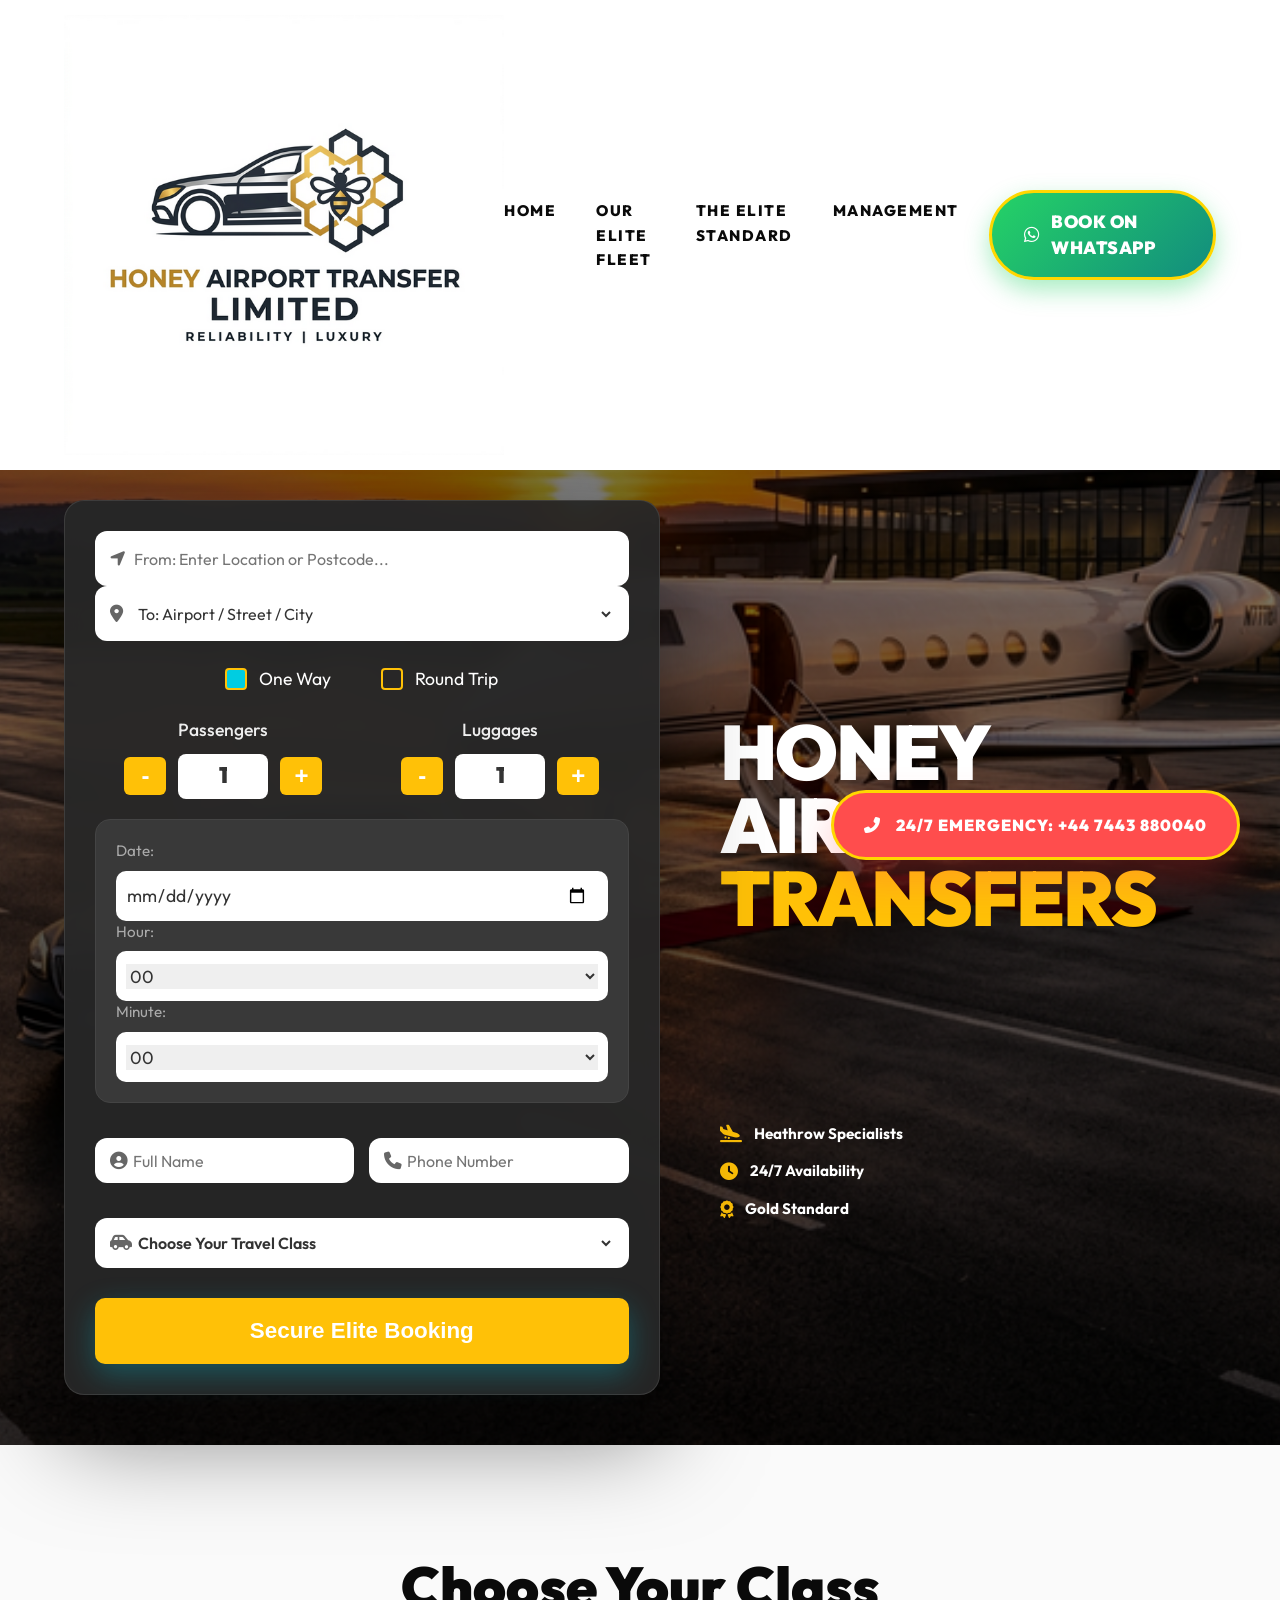
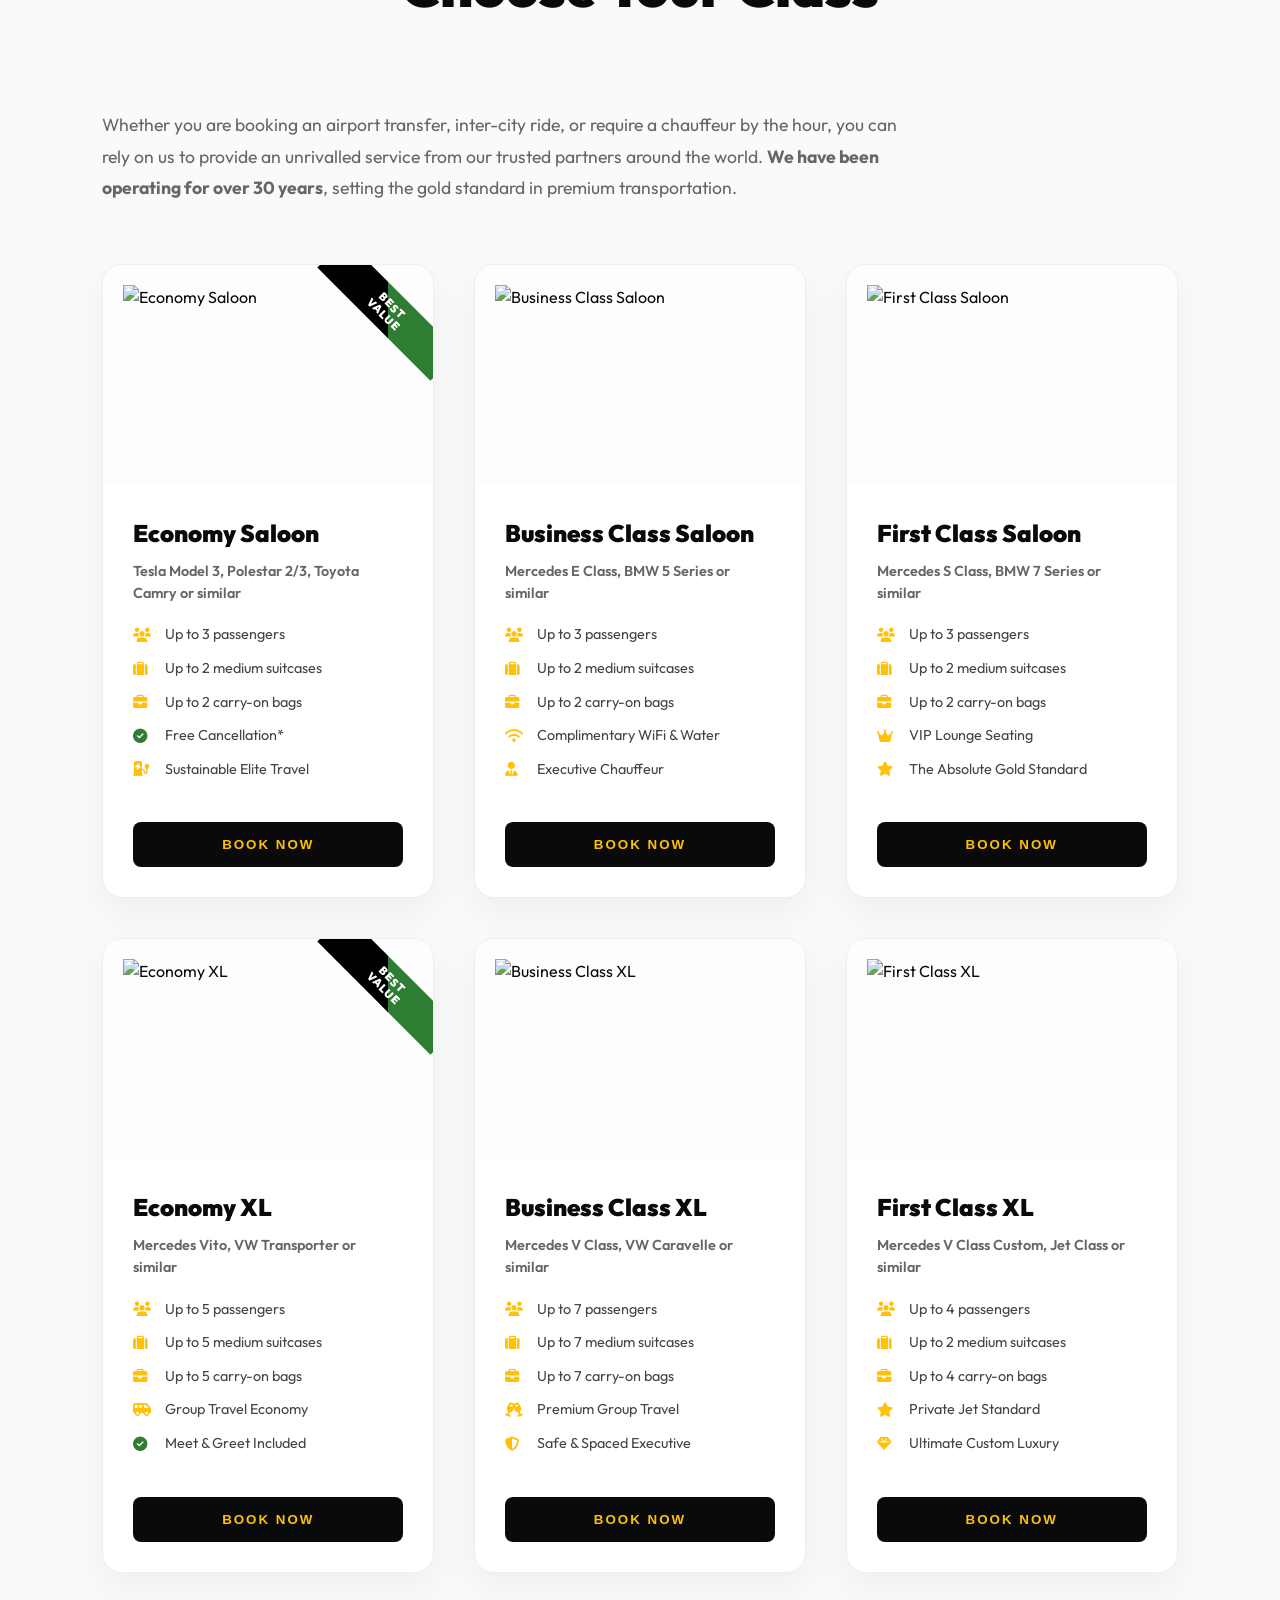
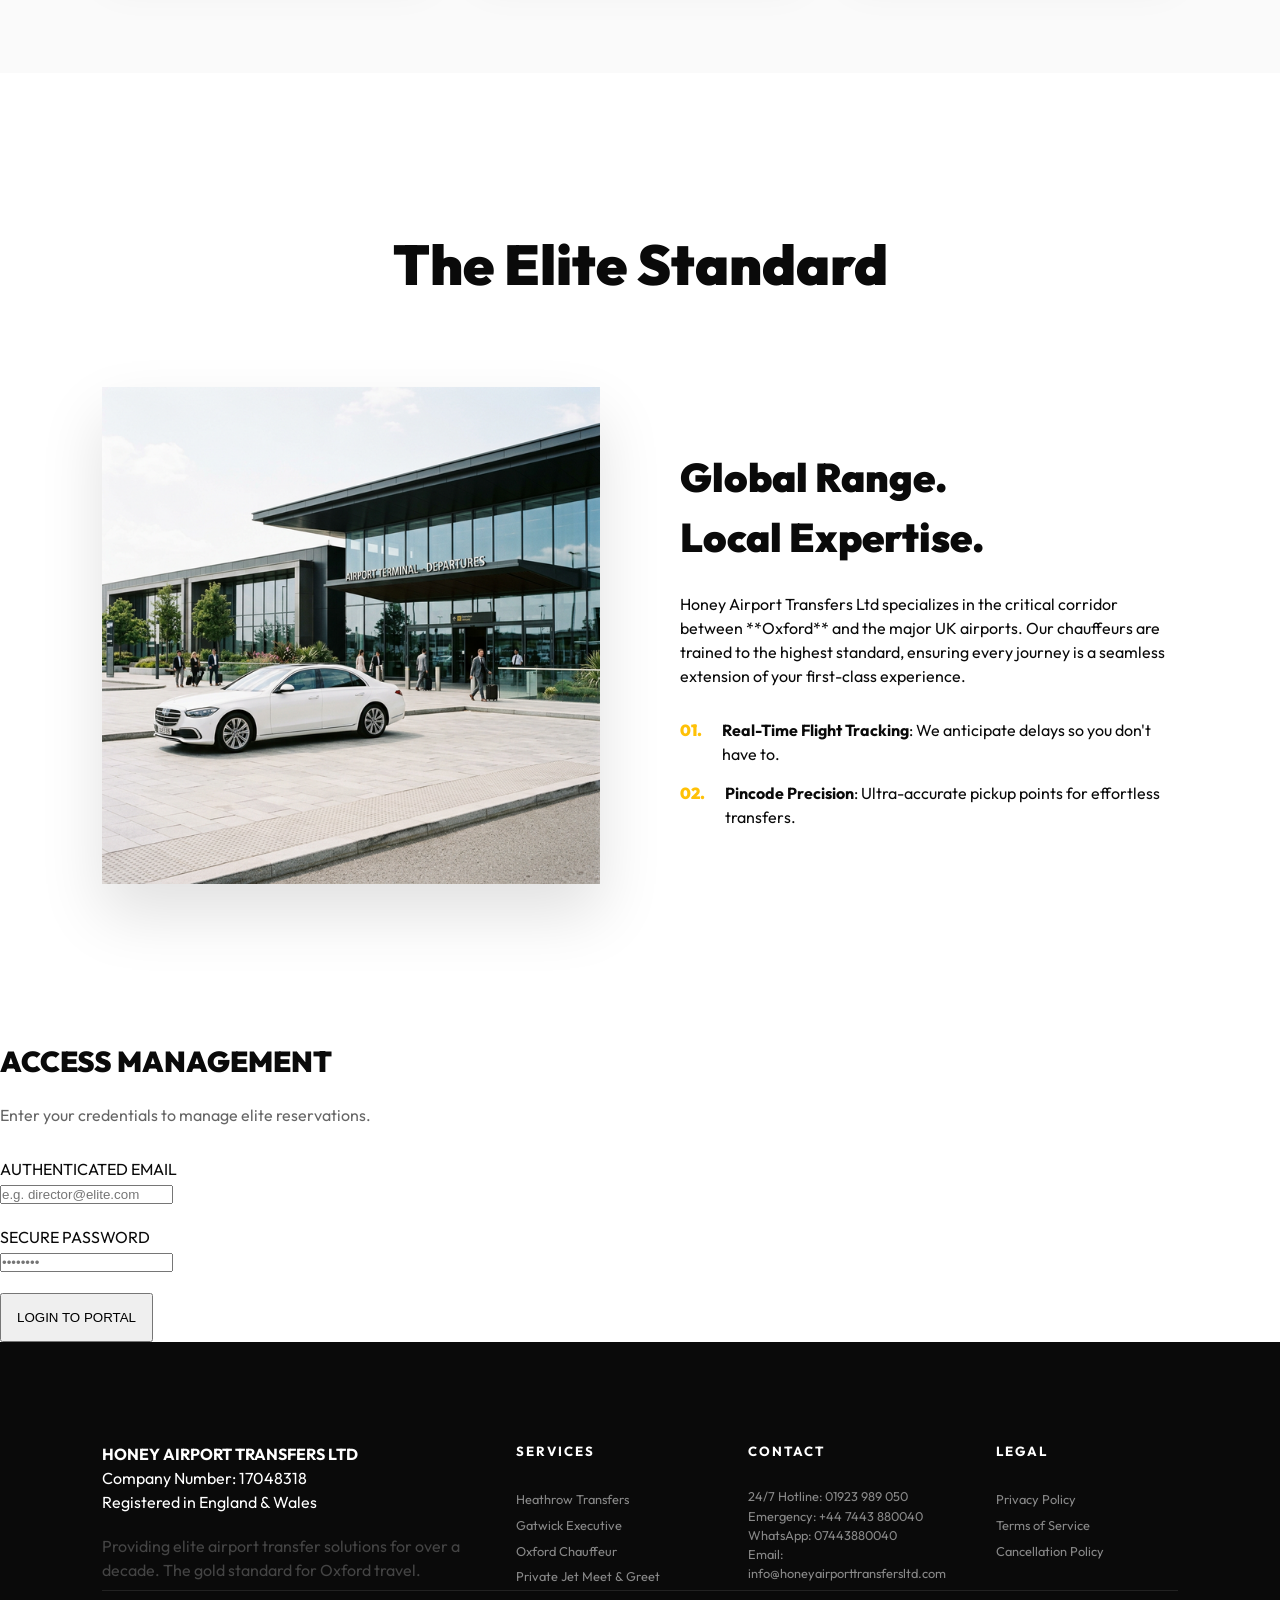
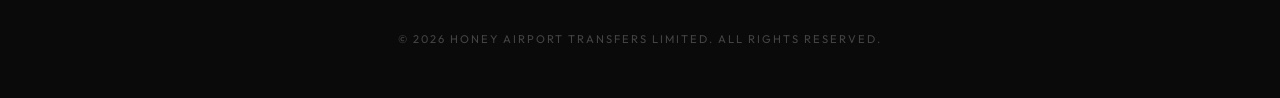
==== commit cd1d8d1c: "Elite Branding 2.0: 2X Massive Logo, Renamed Hero, and Background Recovery" ====
--- a/index.html
+++ b/index.html
@@ -19,7 +19,6 @@
     <header id="mainHeader">
         <div class="logo-container">
             <img src="assets/logo-xl.png" alt="Honey Airport Transfers Ltd Logo">
-            <span class="company-name-header">HONEY AIRPORT TRANSFERS LTD</span>
         </div>
         <div class="mobile-toggle" onclick="toggleMenu()">
             <i class="fas fa-bars"></i>
@@ -198,7 +197,7 @@
             <!-- Right Side: Marketing Impact -->
             <div class="hero-content">
                 <p class="hero-subtitle">Honey Airport Transfers Ltd</p>
-                <h1>ELITE AIRPORT<br><span>TRANSFERS</span></h1>
+                <h1>HONEY AIRPORT<br><span>TRANSFERS</span></h1>
                 <p class="hero-description">Oxford’s Premier 24/7 Chauffeur Service for Heathrow, Gatwick & Beyond. 30+
                     Years of Unrivalled Excellence.</p>
                 <div class="hero-trust-badges">
--- a/style.css
+++ b/style.css
@@ -63,26 +63,21 @@
 }
 
 .company-name-header {
-    font-size: 1.2rem;
-    font-weight: 900;
-    color: var(--dark);
-    letter-spacing: 1px;
-    text-transform: uppercase;
-    transition: var(--transition);
-    white-space: nowrap;
+    display: none;
+    /* Removed as requested */
 }
 
 .logo-container img {
-    height: 220px;
-    /* Restored Massive Premium Branding */
+    height: 440px;
+    /* 2X Massive Premium Branding */
     width: auto;
     object-fit: contain;
     transition: var(--transition);
 }
 
 header.scrolled .logo-container img {
-    height: 100px;
-    /* Scrolled Premium Size */
+    height: 150px;
+    /* Elegant Scrolled Scale */
 }
 
 header.scrolled .company-name-header {
@@ -210,13 +205,18 @@
 
 /* Hero Section */
 .hero {
-    height: 100vh;
+    min-height: 100vh;
     width: 100%;
     position: relative;
-    overflow: hidden;
-    display: flex;
-    align-items: center;
-    justify-content: center;
+    overflow: visible;
+    /* Allow content to flow naturally */
+    display: flex;
+    flex-direction: column;
+    align-items: center;
+    justify-content: flex-start;
+    /* Start from top, not center */
+    padding-top: 500px;
+    /* Deepened to reveal airplane background + accommodate 440px logo */
     color: white;
 }
 
@@ -248,10 +248,11 @@
     justify-content: space-between;
     width: 100%;
     max-width: 1300px;
-    padding: 0 5%;
+    padding: 0 5% 50px 5%;
+    /* Bottom padding for safety */
     gap: 60px;
-    margin-top: 180px;
-    /* Increased to prevent overlap with 220px logo */
+    margin-top: 0;
+    /* Reset margin since .hero has padding-top */
 }
 
 .hero-booking-side {
@@ -949,13 +950,13 @@
     }
 
     .company-name-header {
-        font-size: 0.8rem;
-        font-weight: 800;
+        display: none;
+        /* Removed as requested */
     }
 
     .logo-container img {
-        height: 100px !important;
-        /* Impactful Mobile Logo */
+        height: 180px !important;
+        /* Impactful Proportional Mobile Logo */
     }
 
     .mobile-toggle {
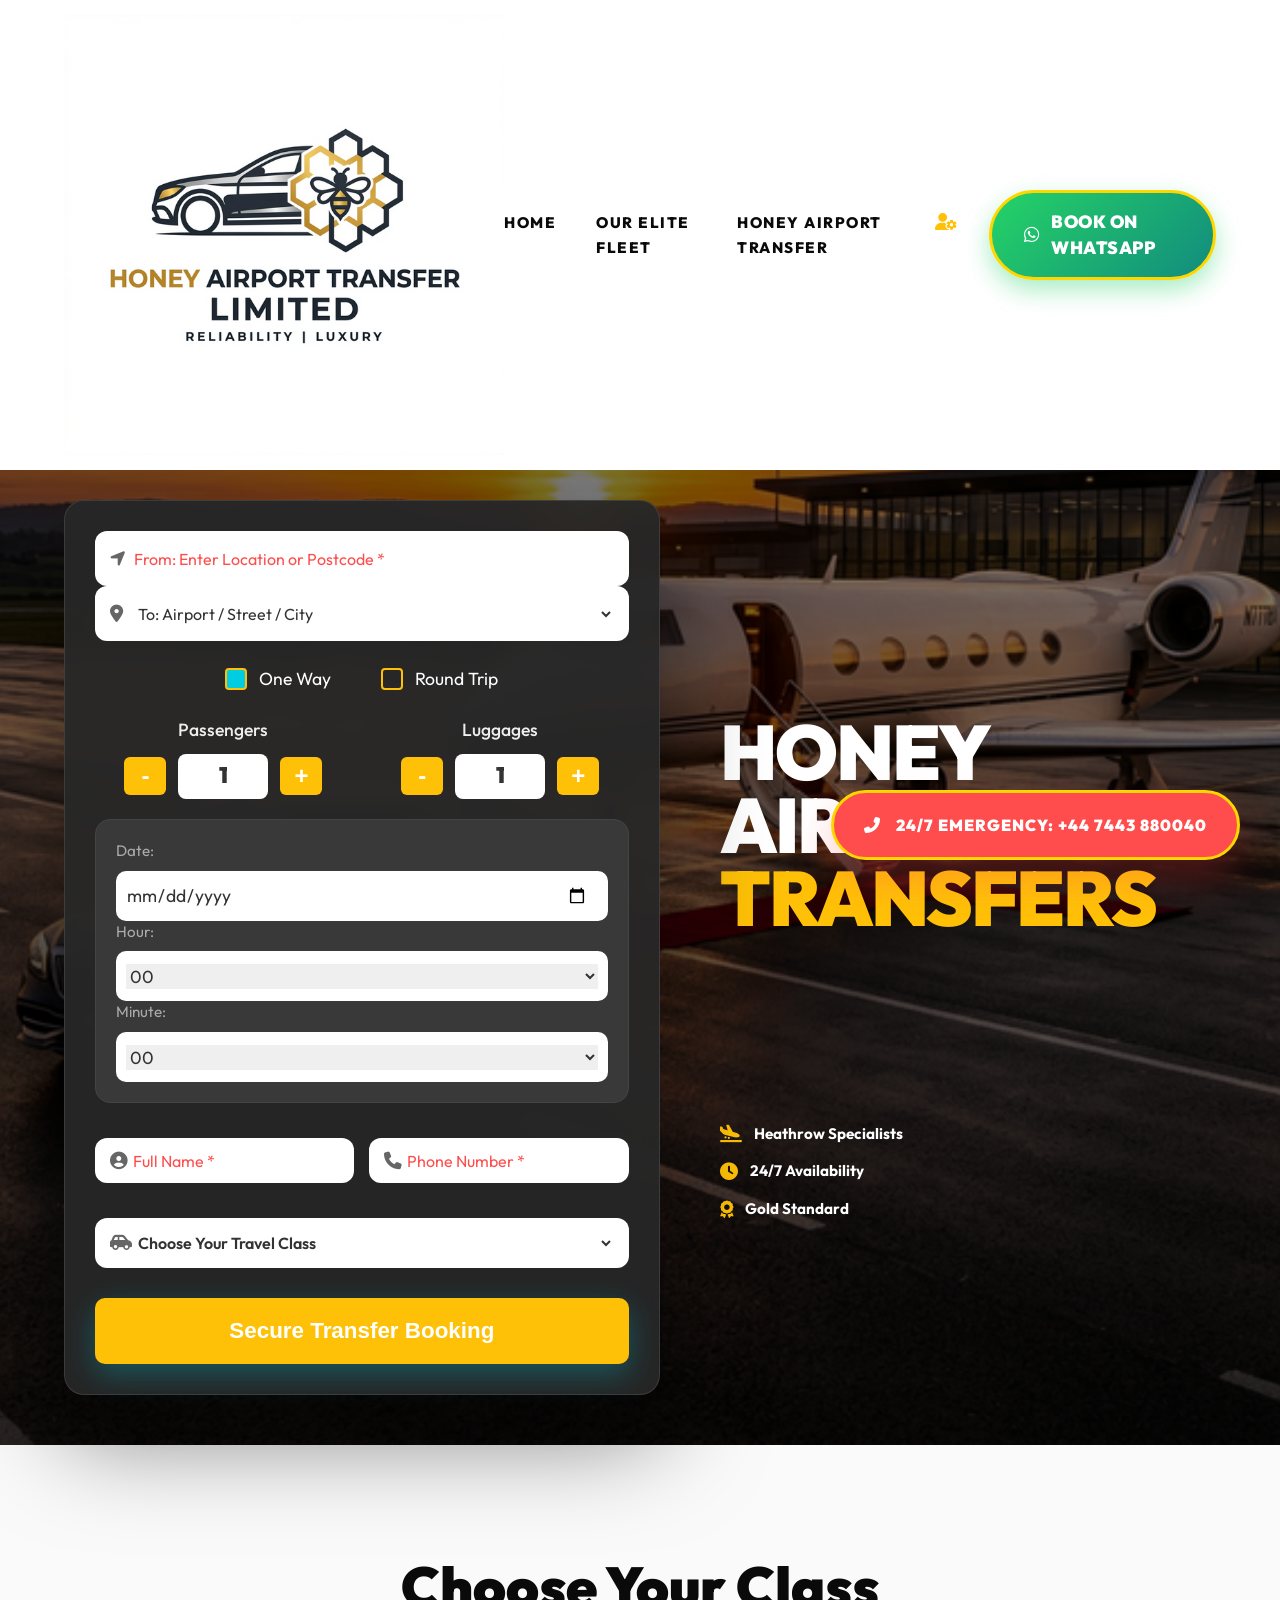
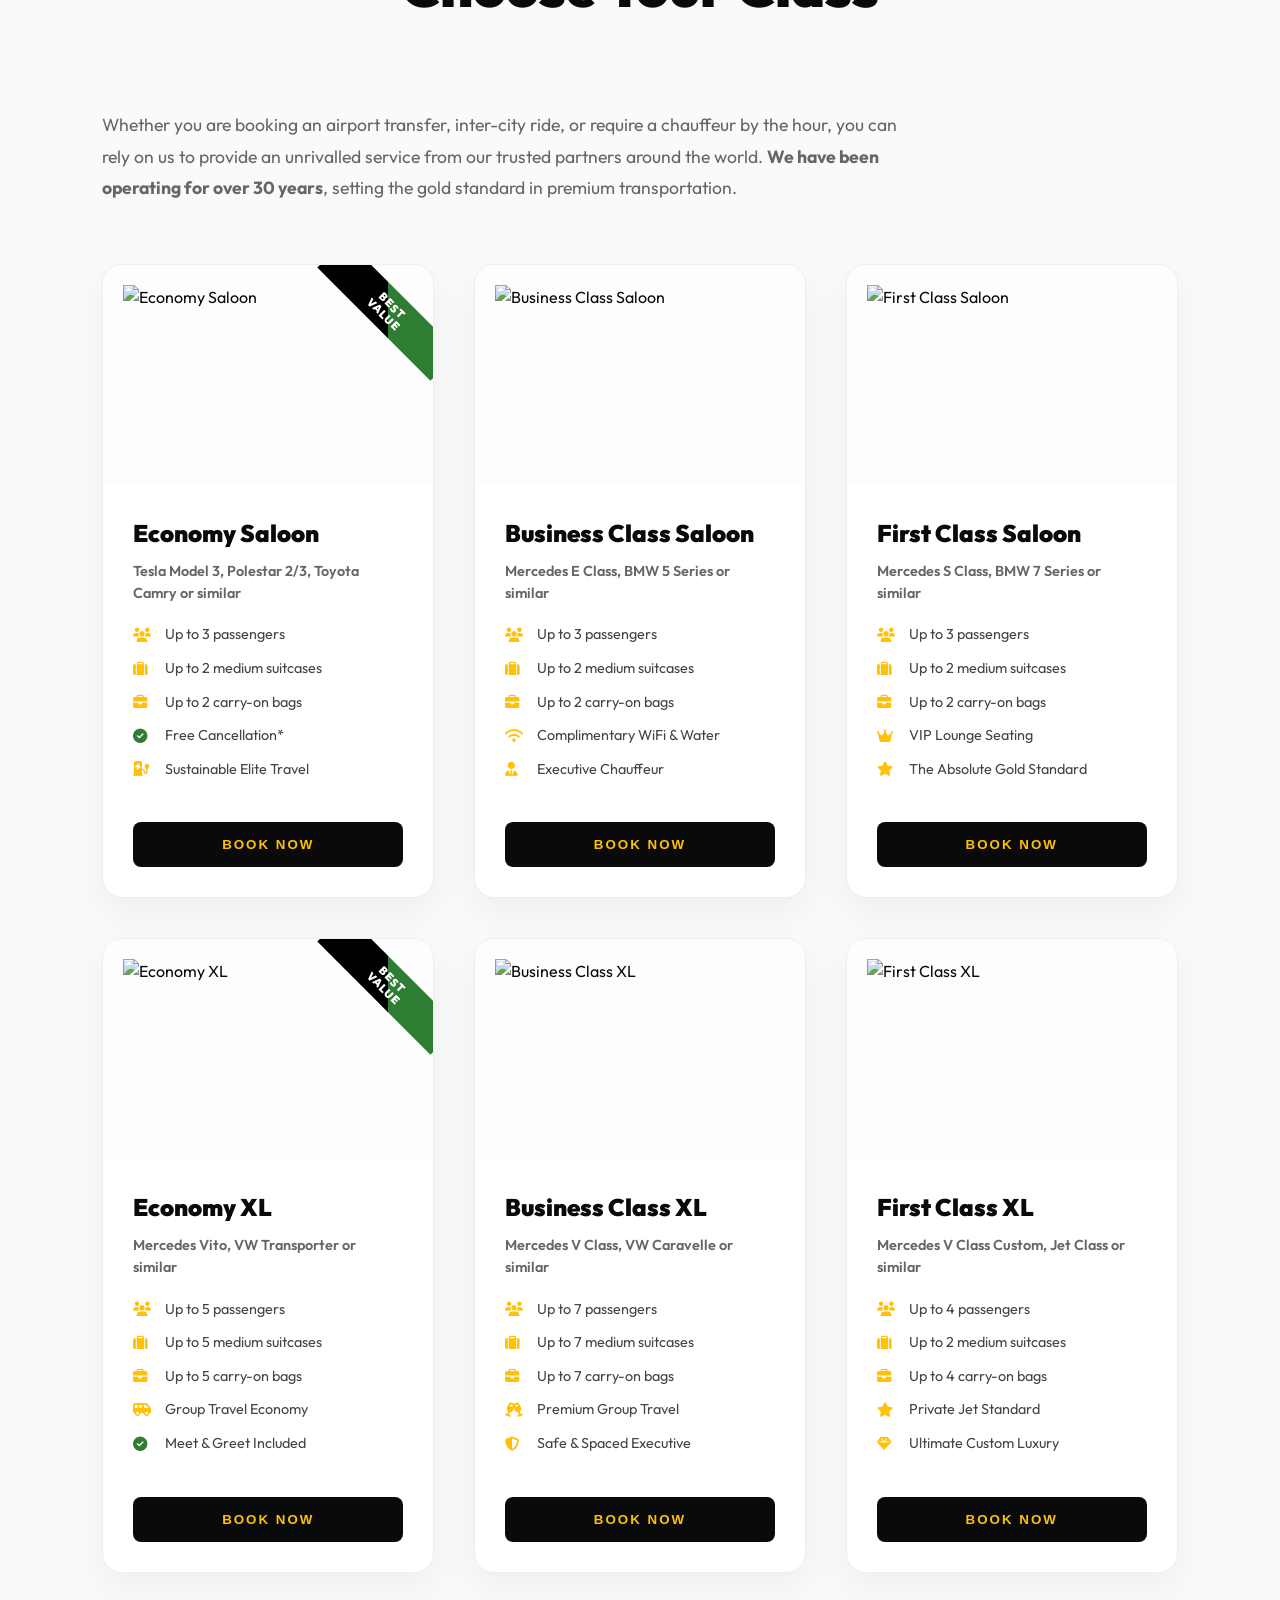
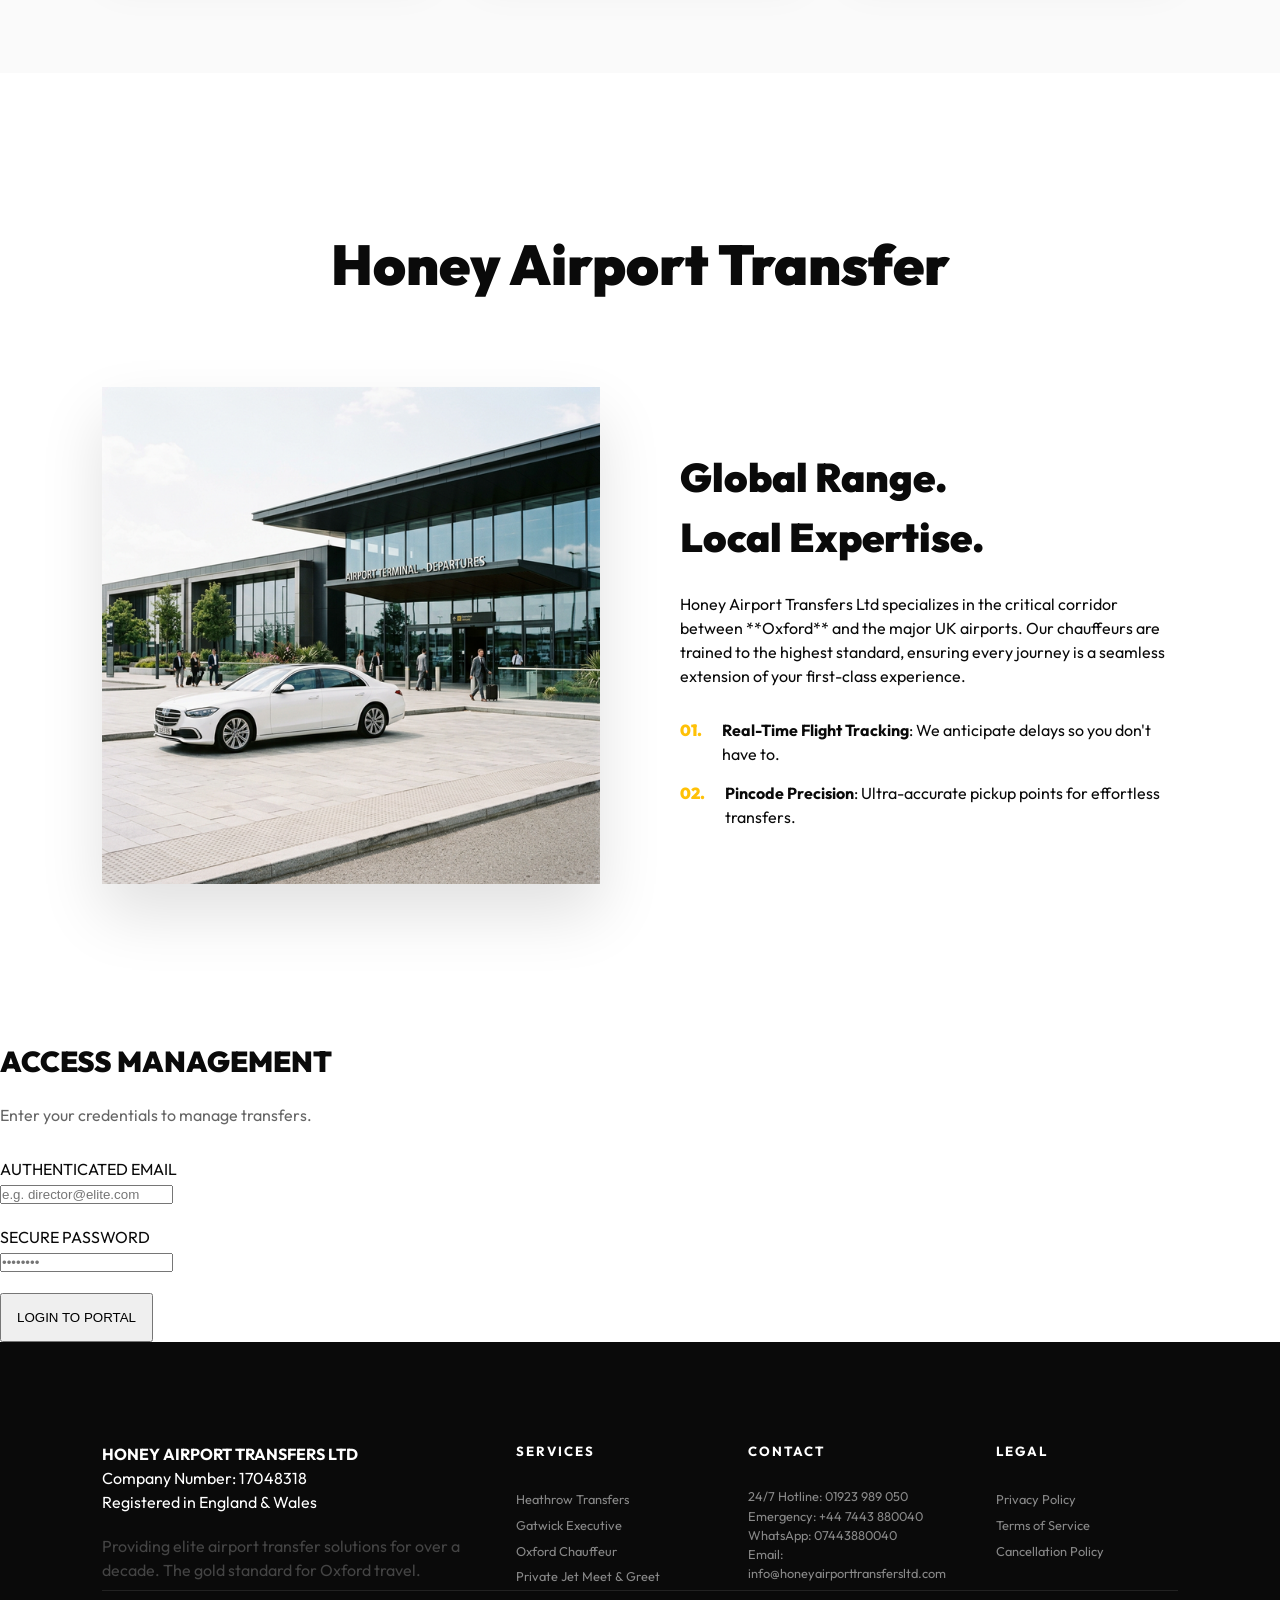
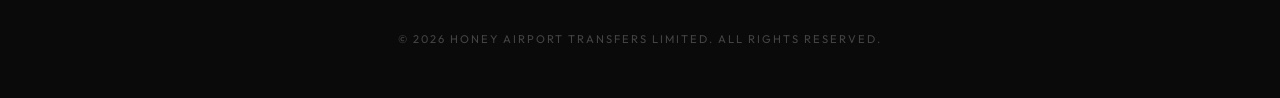
==== commit 24c81f34: "Elite UX Fix: Restored Fleet Buttons, Mandatory Form Indicators, and Branding Refinement" ====
--- a/index.html
+++ b/index.html
@@ -26,8 +26,9 @@
         <ul class="nav-links" id="navLinks">
             <li><a href="#home">Home</a></li>
             <li><a href="#fleet">Our Elite Fleet</a></li>
-            <li><a href="#about">The Elite Standard</a></li>
-            <li><a href="#" onclick="openModal('portal-modal')">Management</a></li>
+            <li><a href="#about">Honey Airport Transfer</a></li>
+            <li><a href="#" onclick="openModal('portal-modal')" title="Management"><i class="fas fa-user-cog"></i></a>
+            </li>
         </ul>
         <div class="cta-container">
             <a href="https://wa.me/447443880040" class="btn-whatsapp">
@@ -49,7 +50,7 @@
                         <div class="input-row">
                             <div class="luxe-input-wrapper">
                                 <i class="fas fa-location-arrow"></i>
-                                <input type="text" id="pincode" placeholder="From: Enter Location or Postcode..."
+                                <input type="text" id="pincode" placeholder="From: Enter Location or Postcode * "
                                     required>
                             </div>
                             <div class="luxe-input-wrapper">
@@ -168,11 +169,11 @@
                         <div style="display: grid; grid-template-columns: 1fr 1fr; gap: 15px; margin-top: 15px;">
                             <div class="luxe-input-wrapper" style="height: 45px;">
                                 <i class="fas fa-user-circle"></i>
-                                <input type="text" id="passengerName" placeholder="Full Name" required>
+                                <input type="text" id="passengerName" placeholder="Full Name *" required>
                             </div>
                             <div class="luxe-input-wrapper" style="height: 45px;">
                                 <i class="fas fa-phone"></i>
-                                <input type="tel" id="passengerPhone" placeholder="Phone Number" required>
+                                <input type="tel" id="passengerPhone" placeholder="Phone Number *" required>
                             </div>
                         </div>
 
@@ -189,7 +190,7 @@
                             </select>
                         </div>
 
-                        <button type="submit" class="btn-luxe-book">Secure Elite Booking</button>
+                        <button type="submit" class="btn-luxe-book">Secure Transfer Booking</button>
                     </form>
                 </div>
             </div>
@@ -350,7 +351,7 @@
     <!-- The Elite Standard Section -->
     <section class="elite-standard" id="about">
         <div class="section-title">
-            <h2>The Elite Standard</h2>
+            <h2>Honey Airport Transfer</h2>
             <div></div>
         </div>
 
@@ -387,7 +388,7 @@
                 onclick="closeModal('portal-modal')">&times;</span>
             <h2 style="font-size: 1.8rem; font-weight: 900; margin-bottom: 20px;">ACCESS MANAGEMENT</h2>
             <div id="portal-login">
-                <p style="color: #666; margin-bottom: 30px;">Enter your credentials to manage elite reservations.</p>
+                <p style="color: #666; margin-bottom: 30px;">Enter your credentials to manage transfers.</p>
                 <div class="form-group" style="margin-bottom: 20px;">
                     <label>AUTHENTICATED EMAIL</label>
                     <div class="input-wrapper">
--- a/style.css
+++ b/style.css
@@ -115,8 +115,19 @@
     transition: var(--transition);
 }
 
-.nav-links a:hover::after {
-    width: 100%;
+.nav-links a i {
+    font-size: 1.1rem;
+    color: var(--accent);
+}
+
+.input-row input::placeholder {
+    color: #888;
+}
+
+.input-row input:required+i::after,
+input:required::placeholder {
+    color: #ff4d4d;
+    /* Red star indicator */
 }
 
 .cta-container {
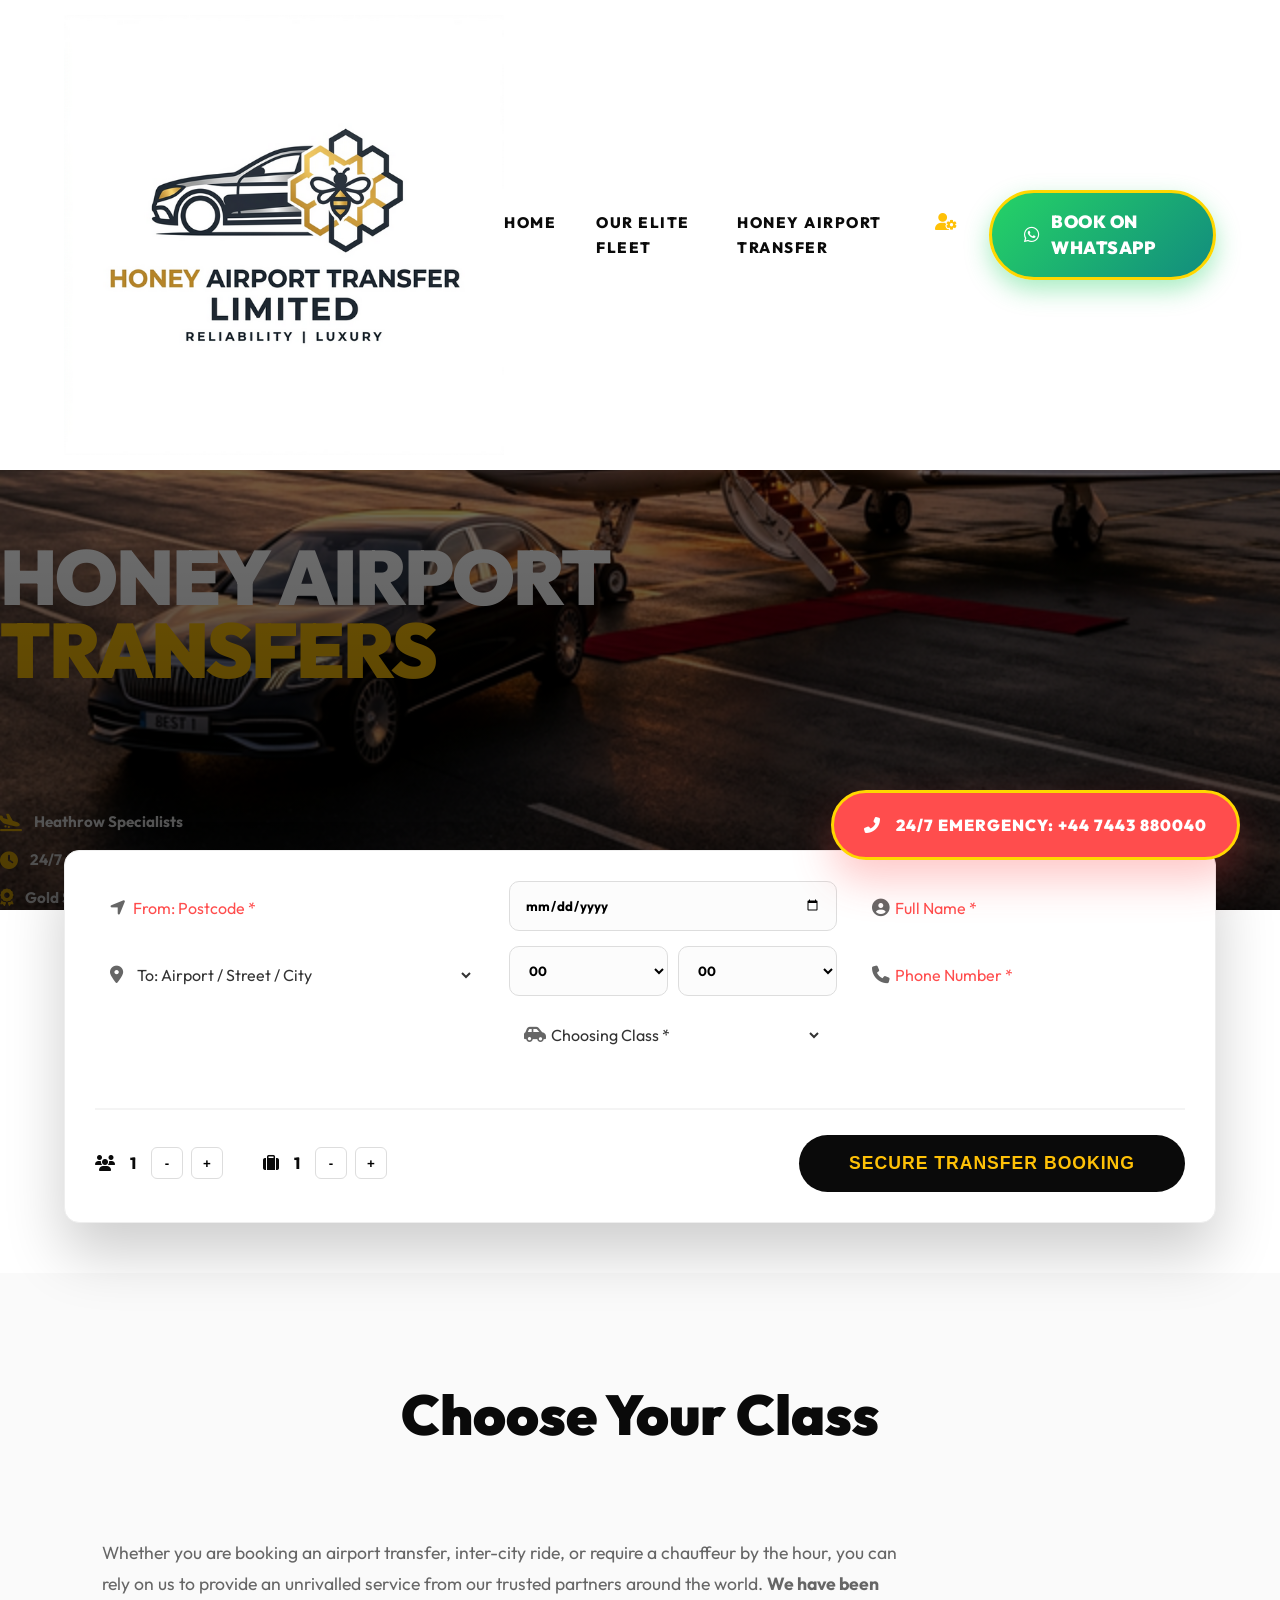
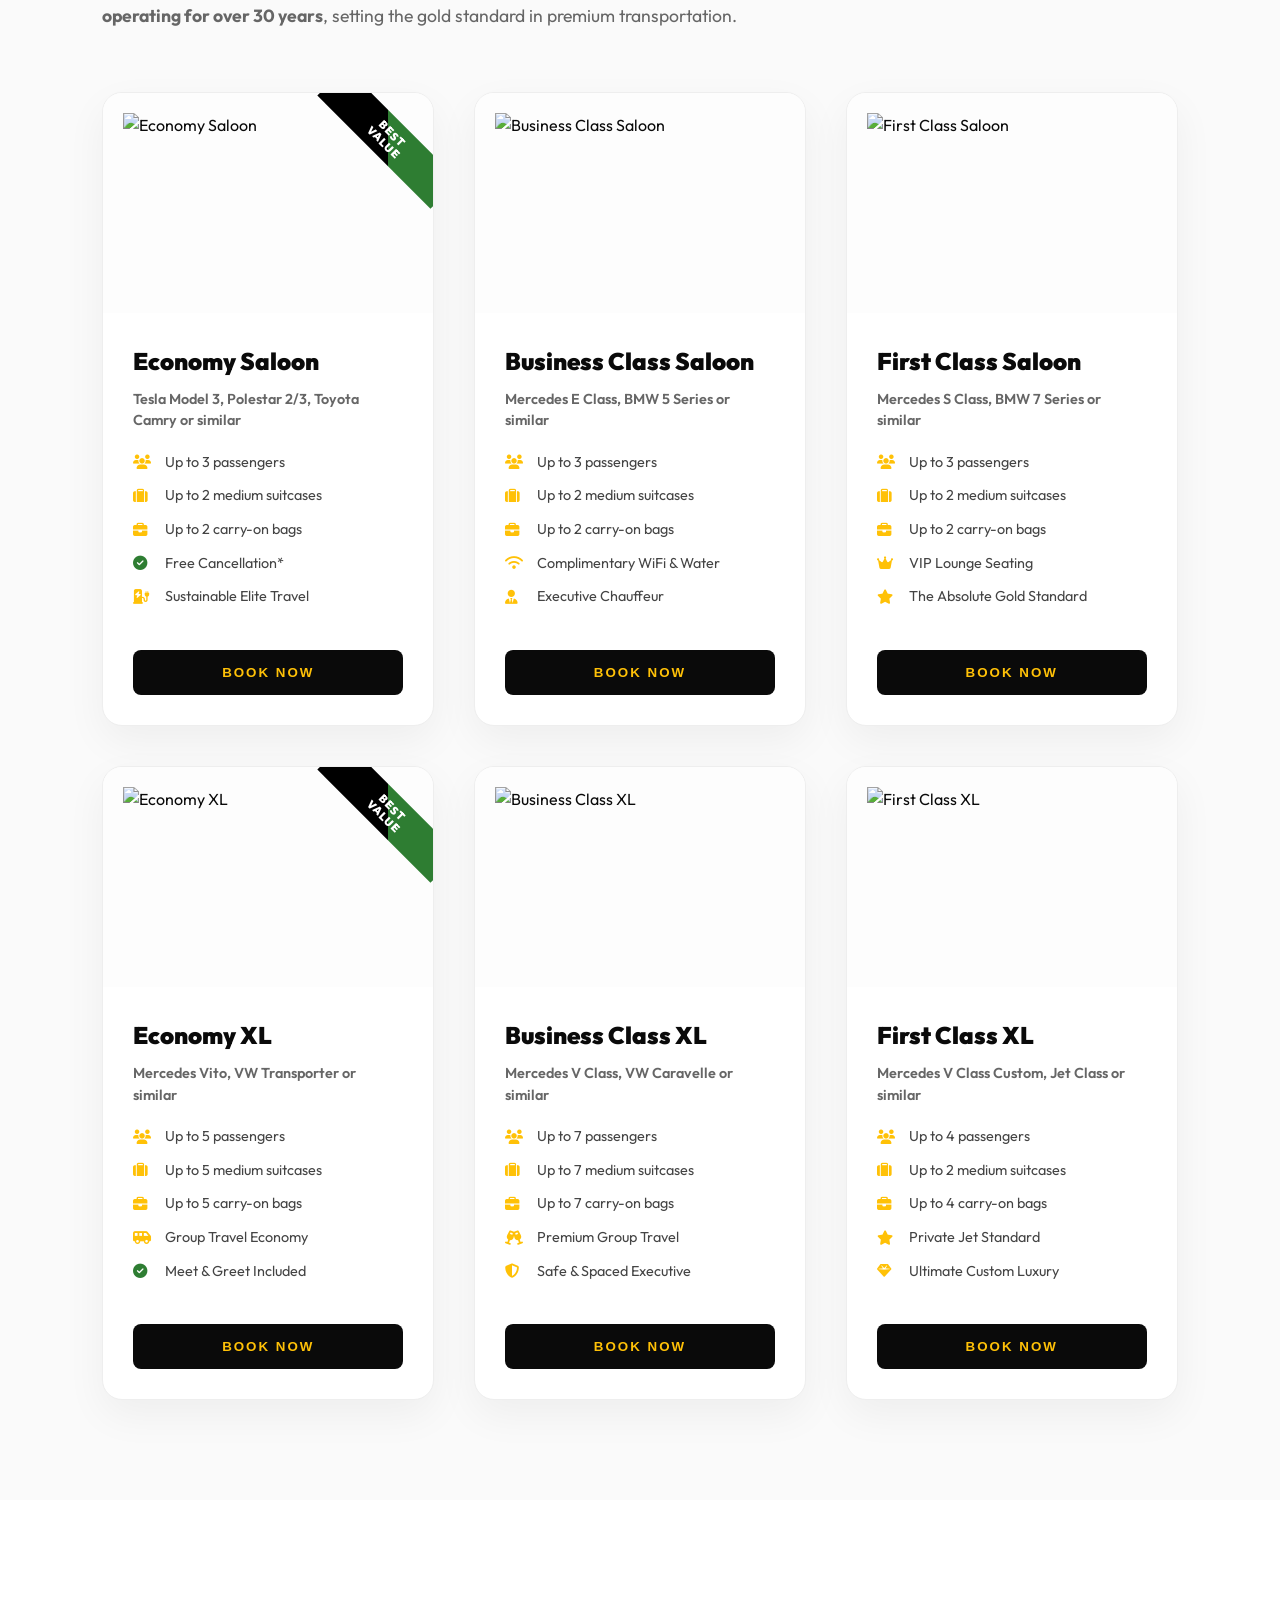
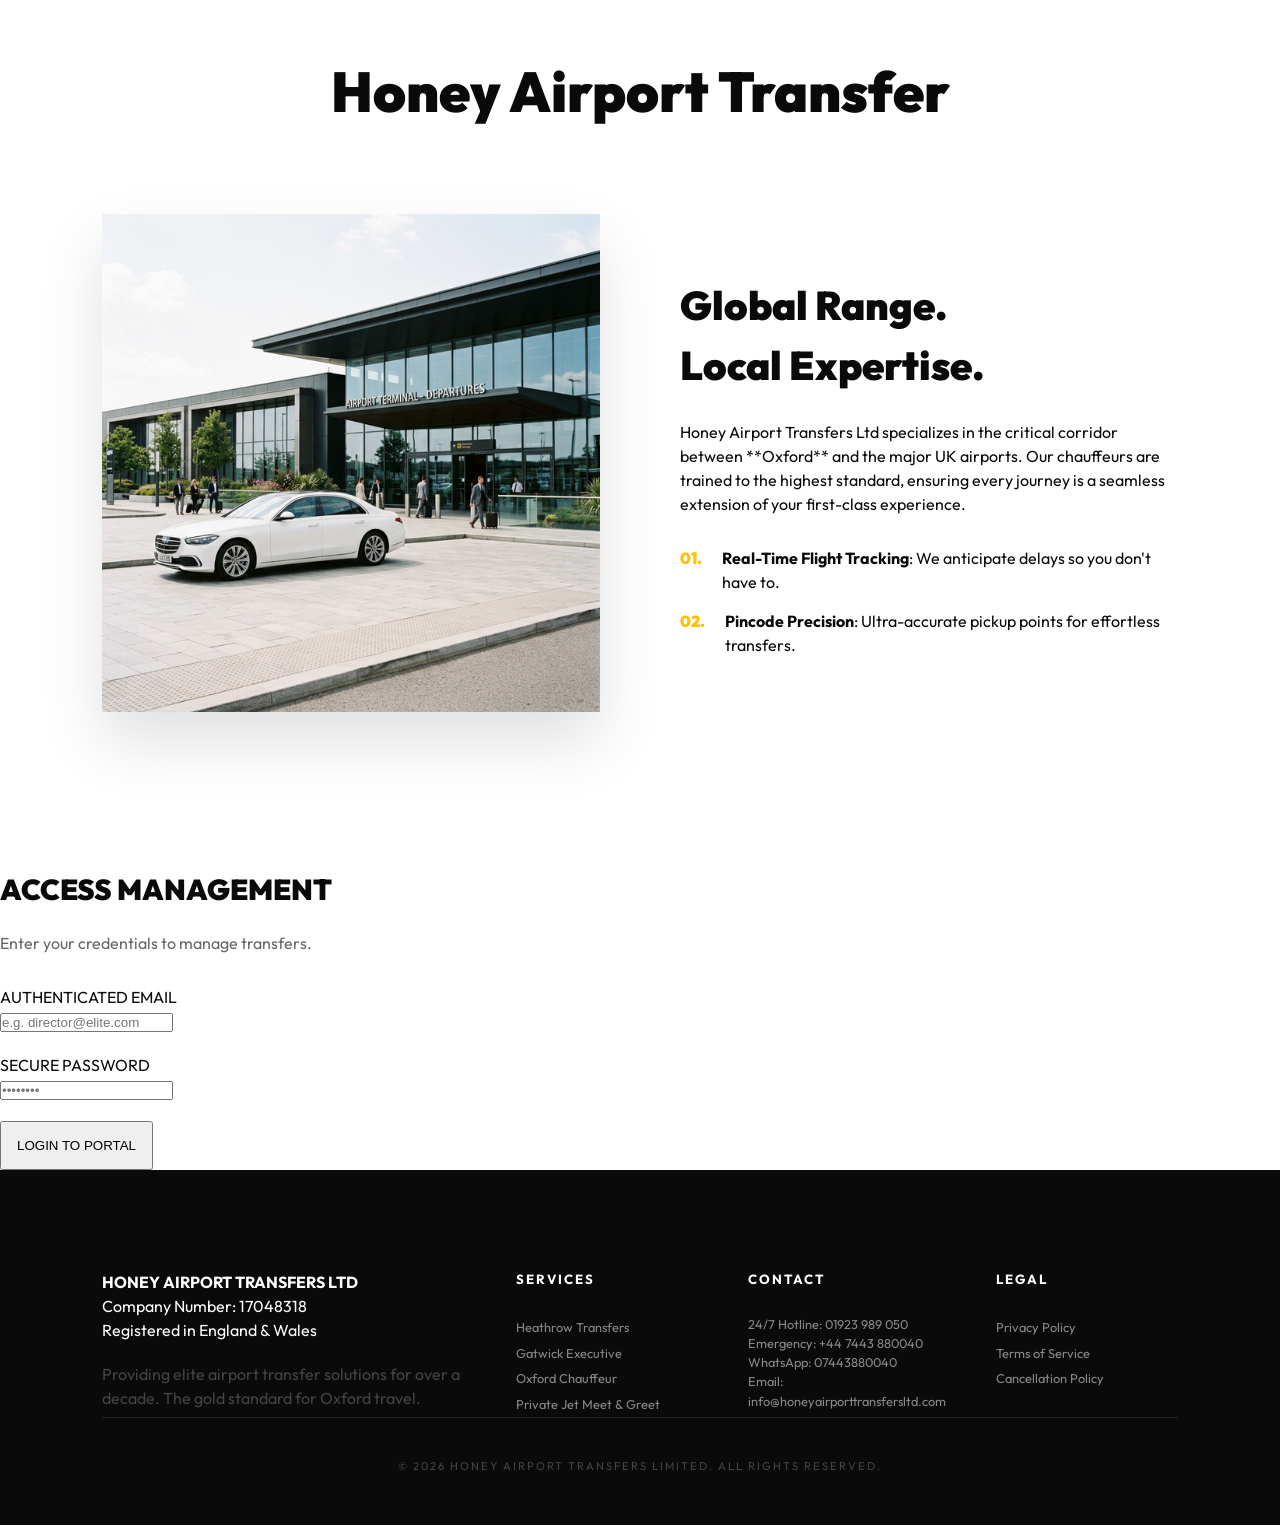
==== commit 77162e1f: "Elite Layout Finish: Horizontal Booking Bar, Centered Hero, and Management Key Fix" ====
--- a/index.html
+++ b/index.html
@@ -27,8 +27,8 @@
             <li><a href="#home">Home</a></li>
             <li><a href="#fleet">Our Elite Fleet</a></li>
             <li><a href="#about">Honey Airport Transfer</a></li>
-            <li><a href="#" onclick="openModal('portal-modal')" title="Management"><i class="fas fa-user-cog"></i></a>
-            </li>
+            <li><a href="javascript:void(0)" onclick="openModal('portal-modal')" title="Management"><i
+                        class="fas fa-user-cog"></i></a></li>
         </ul>
         <div class="cta-container">
             <a href="https://wa.me/447443880040" class="btn-whatsapp">
@@ -41,146 +41,92 @@
     <section class="hero" id="home">
         <img src="assets/honey-hero-ultra.png" class="hero-video-bg" alt="Luxury Jet and Chauffeur">
         <div class="hero-overlay"></div>
-        <div class="hero-container">
-            <!-- Left Side: Interactive Elite Booking -->
-            <div class="hero-booking-side">
-                <div class="booking-card">
-                    <form class="booking-form" id="bookingForm">
-                        <!-- Location Row -->
-                        <div class="input-row">
-                            <div class="luxe-input-wrapper">
-                                <i class="fas fa-location-arrow"></i>
-                                <input type="text" id="pincode" placeholder="From: Enter Location or Postcode * "
-                                    required>
-                            </div>
-                            <div class="luxe-input-wrapper">
-                                <i class="fas fa-map-marker-alt"></i>
-                                <select id="destination" required>
-                                    <option value="" disabled selected>To: Airport / Street / City</option>
-                                    <option value="Heathrow Terminal 1">Heathrow Terminal 1</option>
-                                    <option value="Heathrow Terminal 2">Heathrow Terminal 2</option>
-                                    <option value="Heathrow Terminal 3">Heathrow Terminal 3</option>
-                                    <option value="Heathrow Terminal 4">Heathrow Terminal 4</option>
-                                    <option value="Heathrow Terminal 5">Heathrow Terminal 5</option>
-                                    <option value="Gatwick North Terminal">Gatwick North Terminal</option>
-                                    <option value="Gatwick South Terminal">Gatwick South Terminal</option>
-                                    <option value="London City Airport">London City Airport (LCY)</option>
-                                    <option value="Luton Airport">Luton Airport (LTN)</option>
-                                    <option value="Stansted Airport">Stansted Airport (STN)</option>
-                                    <option value="Oxford City Center">Oxford City Center</option>
-                                    <option value="Oxford University / Colleges">Oxford University / Colleges</option>
-                                    <option value="Headington / Cowley">Headington / Cowley</option>
-                                    <option value="Summertown / Kidlington">Summertown / Kidlington</option>
+        <div class="hero-content">
+            <p class="hero-subtitle">Honey Airport Transfers Ltd</p>
+            <h1>HONEY AIRPORT<br><span>TRANSFERS</span></h1>
+            <p class="hero-description">Oxford’s Premier 24/7 Chauffeur Service for Heathrow, Gatwick & Beyond. 30+
+                Years of Unrivalled Excellence.</p>
+            <div class="hero-trust-badges">
+                <div class="badge"><i class="fas fa-plane-arrival"></i> Heathrow Specialists</div>
+                <div class="badge"><i class="fas fa-clock"></i> 24/7 Availability</div>
+                <div class="badge"><i class="fas fa-award"></i> Gold Standard</div>
+            </div>
+        </div>
+    </section>
+
+    <!-- Interactive Transfer Booking Section -->
+    <section class="booking-section" id="booking-area">
+        <div class="booking-card">
+            <form class="booking-form" id="bookingForm">
+                <div class="form-grid">
+                    <!-- Column 1: Locations -->
+                    <div class="form-col">
+                        <div class="luxe-input-wrapper">
+                            <i class="fas fa-location-arrow"></i>
+                            <input type="text" id="pincode" placeholder="From: Postcode *" required>
+                        </div>
+                        <div class="luxe-input-wrapper">
+                            <i class="fas fa-map-marker-alt"></i>
+                            <select id="destination" required>
+                                <option value="" disabled selected>To: Airport / Street / City</option>
+                                <option value="Heathrow Terminal 1">Heathrow Terminal 1</option>
+                                <option value="Heathrow Terminal 2">Heathrow Terminal 2</option>
+                                <option value="Heathrow Terminal 3">Heathrow Terminal 3</option>
+                                <option value="Heathrow Terminal 4">Heathrow Terminal 4</option>
+                                <option value="Heathrow Terminal 5">Heathrow Terminal 5</option>
+                                <option value="Gatwick North Terminal">Gatwick North Terminal</option>
+                                <option value="Gatwick South Terminal">Gatwick South Terminal</option>
+                                <option value="London City Airport">London City Airport (LCY)</option>
+                                <option value="Luton Airport">Luton Airport (LTN)</option>
+                                <option value="Stansted Airport">Stansted Airport (STN)</option>
+                                <option value="Oxford City Center">Oxford City Center</option>
+                            </select>
+                        </div>
+                    </div>
+
+                    <!-- Column 2: Date/Time/Class -->
+                    <div class="form-col">
+                        <div class="datetime-combo">
+                            <input type="date" id="travelDate" required>
+                            <div class="time-capsule">
+                                <select id="travelHour" required>
+                                    <option value="00">00</option>
+                                    <option value="01">01</option>
+                                    <option value="02">02</option>
+                                    <option value="03">03</option>
+                                    <option value="04">04</option>
+                                    <option value="05">05</option>
+                                    <option value="06">06</option>
+                                    <option value="07">07</option>
+                                    <option value="08">08</option>
+                                    <option value="09">09</option>
+                                    <option value="10">10</option>
+                                    <option value="11">11</option>
+                                    <option value="12">12</option>
+                                    <option value="13">13</option>
+                                    <option value="14">14</option>
+                                    <option value="15">15</option>
+                                    <option value="16">16</option>
+                                    <option value="17">17</option>
+                                    <option value="18">18</option>
+                                    <option value="19">19</option>
+                                    <option value="20">20</option>
+                                    <option value="21">21</option>
+                                    <option value="22">22</option>
+                                    <option value="23">23</option>
+                                </select>
+                                <select id="travelMinute" required>
+                                    <option value="00">00</option>
+                                    <option value="15">15</option>
+                                    <option value="30">30</option>
+                                    <option value="45">45</option>
                                 </select>
                             </div>
                         </div>
-
-                        <!-- Trip Selection -->
-                        <div class="trip-selection">
-                            <label class="trip-type">
-                                <input type="radio" name="tripType" value="One Way" checked>
-                                <span>One Way</span>
-                            </label>
-                            <label class="trip-type">
-                                <input type="radio" name="tripType" value="Round Trip">
-                                <span>Round Trip</span>
-                            </label>
-                        </div>
-
-                        <!-- Counter Grid -->
-                        <div class="counter-grid">
-                            <div class="counter-group">
-                                <label>Passengers</label>
-                                <div class="counter-ctrl">
-                                    <button type="button" class="btn-counter"
-                                        onclick="updateCounter('passengerCount', -1)">-</button>
-                                    <div class="counter-value" id="passengerDisplay">1</div>
-                                    <button type="button" class="btn-counter"
-                                        onclick="updateCounter('passengerCount', 1)">+</button>
-                                    <input type="hidden" id="passengerCount" value="1">
-                                </div>
-                            </div>
-                            <div class="counter-group">
-                                <label>Luggages</label>
-                                <div class="counter-ctrl">
-                                    <button type="button" class="btn-counter"
-                                        onclick="updateCounter('luggageCount', -1)">-</button>
-                                    <div class="counter-value" id="luggageDisplay">1</div>
-                                    <button type="button" class="btn-counter"
-                                        onclick="updateCounter('luggageCount', 1)">+</button>
-                                    <input type="hidden" id="luggageCount" value="1">
-                                </div>
-                            </div>
-                        </div>
-
-                        <!-- DateTime Well -->
-                        <div class="datetime-well">
-                            <div class="well-group">
-                                <label>Date:</label>
-                                <div class="well-input">
-                                    <input type="date" id="travelDate" required>
-                                </div>
-                            </div>
-                            <div class="well-group" style="flex: 0.5;">
-                                <label>Hour:</label>
-                                <div class="well-input">
-                                    <select id="travelHour" required>
-                                        <option value="00">00</option>
-                                        <option value="01">01</option>
-                                        <option value="02">02</option>
-                                        <option value="03">03</option>
-                                        <option value="04">04</option>
-                                        <option value="05">05</option>
-                                        <option value="06">06</option>
-                                        <option value="07">07</option>
-                                        <option value="08">08</option>
-                                        <option value="09">09</option>
-                                        <option value="10">10</option>
-                                        <option value="11">11</option>
-                                        <option value="12">12</option>
-                                        <option value="13">13</option>
-                                        <option value="14">14</option>
-                                        <option value="15">15</option>
-                                        <option value="16">16</option>
-                                        <option value="17">17</option>
-                                        <option value="18">18</option>
-                                        <option value="19">19</option>
-                                        <option value="20">20</option>
-                                        <option value="21">21</option>
-                                        <option value="22">22</option>
-                                        <option value="23">23</option>
-                                    </select>
-                                </div>
-                            </div>
-                            <div class="well-group" style="flex: 0.5;">
-                                <label>Minute:</label>
-                                <div class="well-input">
-                                    <select id="travelMinute" required>
-                                        <option value="00">00</option>
-                                        <option value="15">15</option>
-                                        <option value="30">30</option>
-                                        <option value="45">45</option>
-                                    </select>
-                                </div>
-                            </div>
-                        </div>
-
-                        <!-- Contact & Vehicle Row -->
-                        <div style="display: grid; grid-template-columns: 1fr 1fr; gap: 15px; margin-top: 15px;">
-                            <div class="luxe-input-wrapper" style="height: 45px;">
-                                <i class="fas fa-user-circle"></i>
-                                <input type="text" id="passengerName" placeholder="Full Name *" required>
-                            </div>
-                            <div class="luxe-input-wrapper" style="height: 45px;">
-                                <i class="fas fa-phone"></i>
-                                <input type="tel" id="passengerPhone" placeholder="Phone Number *" required>
-                            </div>
-                        </div>
-
-                        <div class="luxe-input-wrapper" style="height: 50px; margin-top: 15px;">
+                        <div class="luxe-input-wrapper">
                             <i class="fas fa-car-side"></i>
-                            <select id="vehicleType" required style="background: transparent; font-weight: 600;">
-                                <option value="" disabled selected>Choose Your Travel Class</option>
+                            <select id="vehicleType" required>
+                                <option value="" disabled selected>Choosing Class *</option>
                                 <option value="Economy Saloon">Economy Saloon</option>
                                 <option value="Business Class Saloon">Business Class Saloon</option>
                                 <option value="First Class Saloon">First Class Saloon</option>
@@ -189,24 +135,45 @@
                                 <option value="First Class XL">First Class XL (Jet Class)</option>
                             </select>
                         </div>
-
-                        <button type="submit" class="btn-luxe-book">Secure Transfer Booking</button>
-                    </form>
-                </div>
-            </div>
-
-            <!-- Right Side: Marketing Impact -->
-            <div class="hero-content">
-                <p class="hero-subtitle">Honey Airport Transfers Ltd</p>
-                <h1>HONEY AIRPORT<br><span>TRANSFERS</span></h1>
-                <p class="hero-description">Oxford’s Premier 24/7 Chauffeur Service for Heathrow, Gatwick & Beyond. 30+
-                    Years of Unrivalled Excellence.</p>
-                <div class="hero-trust-badges">
-                    <div class="badge"><i class="fas fa-plane-arrival"></i> Heathrow Specialists</div>
-                    <div class="badge"><i class="fas fa-clock"></i> 24/7 Availability</div>
-                    <div class="badge"><i class="fas fa-award"></i> Gold Standard</div>
-                </div>
-            </div>
+                    </div>
+
+                    <!-- Column 3: Contact -->
+                    <div class="form-col">
+                        <div class="luxe-input-wrapper">
+                            <i class="fas fa-user-circle"></i>
+                            <input type="text" id="passengerName" placeholder="Full Name *" required>
+                        </div>
+                        <div class="luxe-input-wrapper">
+                            <i class="fas fa-phone"></i>
+                            <input type="tel" id="passengerPhone" placeholder="Phone Number *" required>
+                        </div>
+                    </div>
+                </div>
+
+                <div class="form-bottom-bar">
+                    <div class="pax-luggage-group">
+                        <div class="mini-counter">
+                            <i class="fas fa-users"></i>
+                            <span id="passengerDisplay">1</span>
+                            <div class="ctrl-btns">
+                                <button type="button" onclick="updateCounter('passengerCount', -1)">-</button>
+                                <button type="button" onclick="updateCounter('passengerCount', 1)">+</button>
+                            </div>
+                            <input type="hidden" id="passengerCount" value="1">
+                        </div>
+                        <div class="mini-counter">
+                            <i class="fas fa-suitcase"></i>
+                            <span id="luggageDisplay">1</span>
+                            <div class="ctrl-btns">
+                                <button type="button" onclick="updateCounter('luggageCount', -1)">-</button>
+                                <button type="button" onclick="updateCounter('luggageCount', 1)">+</button>
+                            </div>
+                            <input type="hidden" id="luggageCount" value="1">
+                        </div>
+                    </div>
+                    <button type="submit" class="btn-book-action">SECURE TRANSFER BOOKING</button>
+                </div>
+            </form>
         </div>
     </section>
 
--- a/style.css
+++ b/style.css
@@ -347,15 +347,214 @@
     justify-content: center;
 }
 
+/* Horizontal Booking Bar Section */
+.booking-section {
+    position: relative;
+    margin-top: -60px;
+    /* Overlap Hero slightly */
+    z-index: 100;
+    padding: 0 5% 50px 5%;
+}
+
 .booking-card {
-    background: rgba(40, 40, 40, 0.95);
-    backdrop-filter: blur(10px);
+    background: white;
     padding: 30px;
-    border-radius: 20px;
-    box-shadow: 0 40px 100px rgba(0, 0, 0, 0.5);
-    border: 1px solid rgba(255, 255, 255, 0.1);
+    border-radius: 15px;
+    box-shadow: 0 30px 60px rgba(0, 0, 0, 0.2);
+    width: 100%;
+    max-width: 1300px;
+    margin: 0 auto;
+    border: 1px solid var(--grey-border);
+}
+
+.form-grid {
+    display: grid;
+    grid-template-columns: 1.2fr 1fr 1fr;
+    gap: 25px;
+}
+
+.form-col {
+    display: flex;
+    flex-direction: column;
+    gap: 15px;
+}
+
+.datetime-combo {
+    display: flex;
+    flex-direction: column;
+    gap: 15px;
+}
+
+.datetime-combo input,
+.time-capsule select {
+    height: 50px;
+    border: 1px solid #ddd;
+    border-radius: 10px;
+    padding: 0 15px;
+    font-family: var(--font-elite);
+    font-weight: 700;
+    background: #fcfcfc;
+}
+
+.time-capsule {
+    display: grid;
+    grid-template-columns: 1fr 1fr;
+    gap: 10px;
+}
+
+.form-bottom-bar {
+    display: flex;
+    justify-content: space-between;
+    align-items: center;
+    margin-top: 25px;
+    padding-top: 25px;
+    border-top: 2px solid #f4f4f4;
+}
+
+.pax-luggage-group {
+    display: flex;
+    gap: 40px;
+}
+
+.mini-counter {
+    display: flex;
+    align-items: center;
+    gap: 15px;
+    font-weight: 800;
+    color: var(--dark);
+    font-size: 1rem;
+}
+
+.ctrl-btns {
+    display: flex;
+    gap: 8px;
+}
+
+.ctrl-btns button {
+    width: 32px;
+    height: 32px;
+    border-radius: 6px;
+    border: 1px solid #ddd;
+    background: white;
+    cursor: pointer;
+    font-weight: 900;
+    transition: var(--transition);
+}
+
+.ctrl-btns button:hover {
+    background: var(--accent);
     color: white;
-    width: 100%;
+    border-color: var(--accent);
+}
+
+.btn-book-action {
+    background: var(--dark);
+    color: var(--accent);
+    border: none;
+    padding: 18px 50px;
+    border-radius: 50px;
+    font-weight: 900;
+    font-size: 1.1rem;
+    letter-spacing: 1px;
+    cursor: pointer;
+    transition: var(--transition);
+}
+
+.btn-book-action:hover {
+    background: var(--accent);
+    color: var(--dark);
+    transform: translateY(-3px);
+    box-shadow: 0 10px 20px rgba(0, 0, 0, 0.1);
+}
+
+.form-grid {
+    display: grid;
+    grid-template-columns: 1.2fr 1fr 1fr;
+    gap: 20px;
+}
+
+.form-col {
+    display: flex;
+    flex-direction: column;
+    gap: 12px;
+}
+
+.datetime-well-compact {
+    display: flex;
+    flex-direction: column;
+    gap: 12px;
+}
+
+.datetime-well-compact input,
+.datetime-well-compact select {
+    height: 45px;
+    border: 1px solid #ddd;
+    border-radius: 8px;
+    padding: 0 15px;
+    font-family: var(--font-elite);
+    font-weight: 600;
+}
+
+.time-selects {
+    display: grid;
+    grid-template-columns: 1fr 1fr;
+    gap: 10px;
+}
+
+.form-footer-action {
+    display: flex;
+    justify-content: space-between;
+    align-items: center;
+    margin-top: 20px;
+    padding-top: 20px;
+    border-top: 1px solid #eee;
+}
+
+.counters-compact {
+    display: flex;
+    gap: 30px;
+}
+
+.counter-mini {
+    display: flex;
+    align-items: center;
+    gap: 10px;
+    font-weight: 700;
+    font-size: 0.9rem;
+}
+
+.counter-btns {
+    display: flex;
+    gap: 5px;
+}
+
+.counter-btns button {
+    width: 28px;
+    height: 28px;
+    border: 1px solid #ddd;
+    background: #f9f9f9;
+    border-radius: 4px;
+    cursor: pointer;
+    font-weight: 800;
+}
+
+.btn-luxe-book-compact {
+    background: var(--dark);
+    color: var(--accent);
+    border: none;
+    padding: 15px 40px;
+    border-radius: 50px;
+    font-weight: 900;
+    font-size: 1rem;
+    letter-spacing: 1px;
+    cursor: pointer;
+    transition: var(--transition);
+}
+
+.btn-luxe-book-compact:hover {
+    background: var(--accent);
+    color: var(--dark);
+    transform: translateY(-2px);
 }
 
 .booking-form {
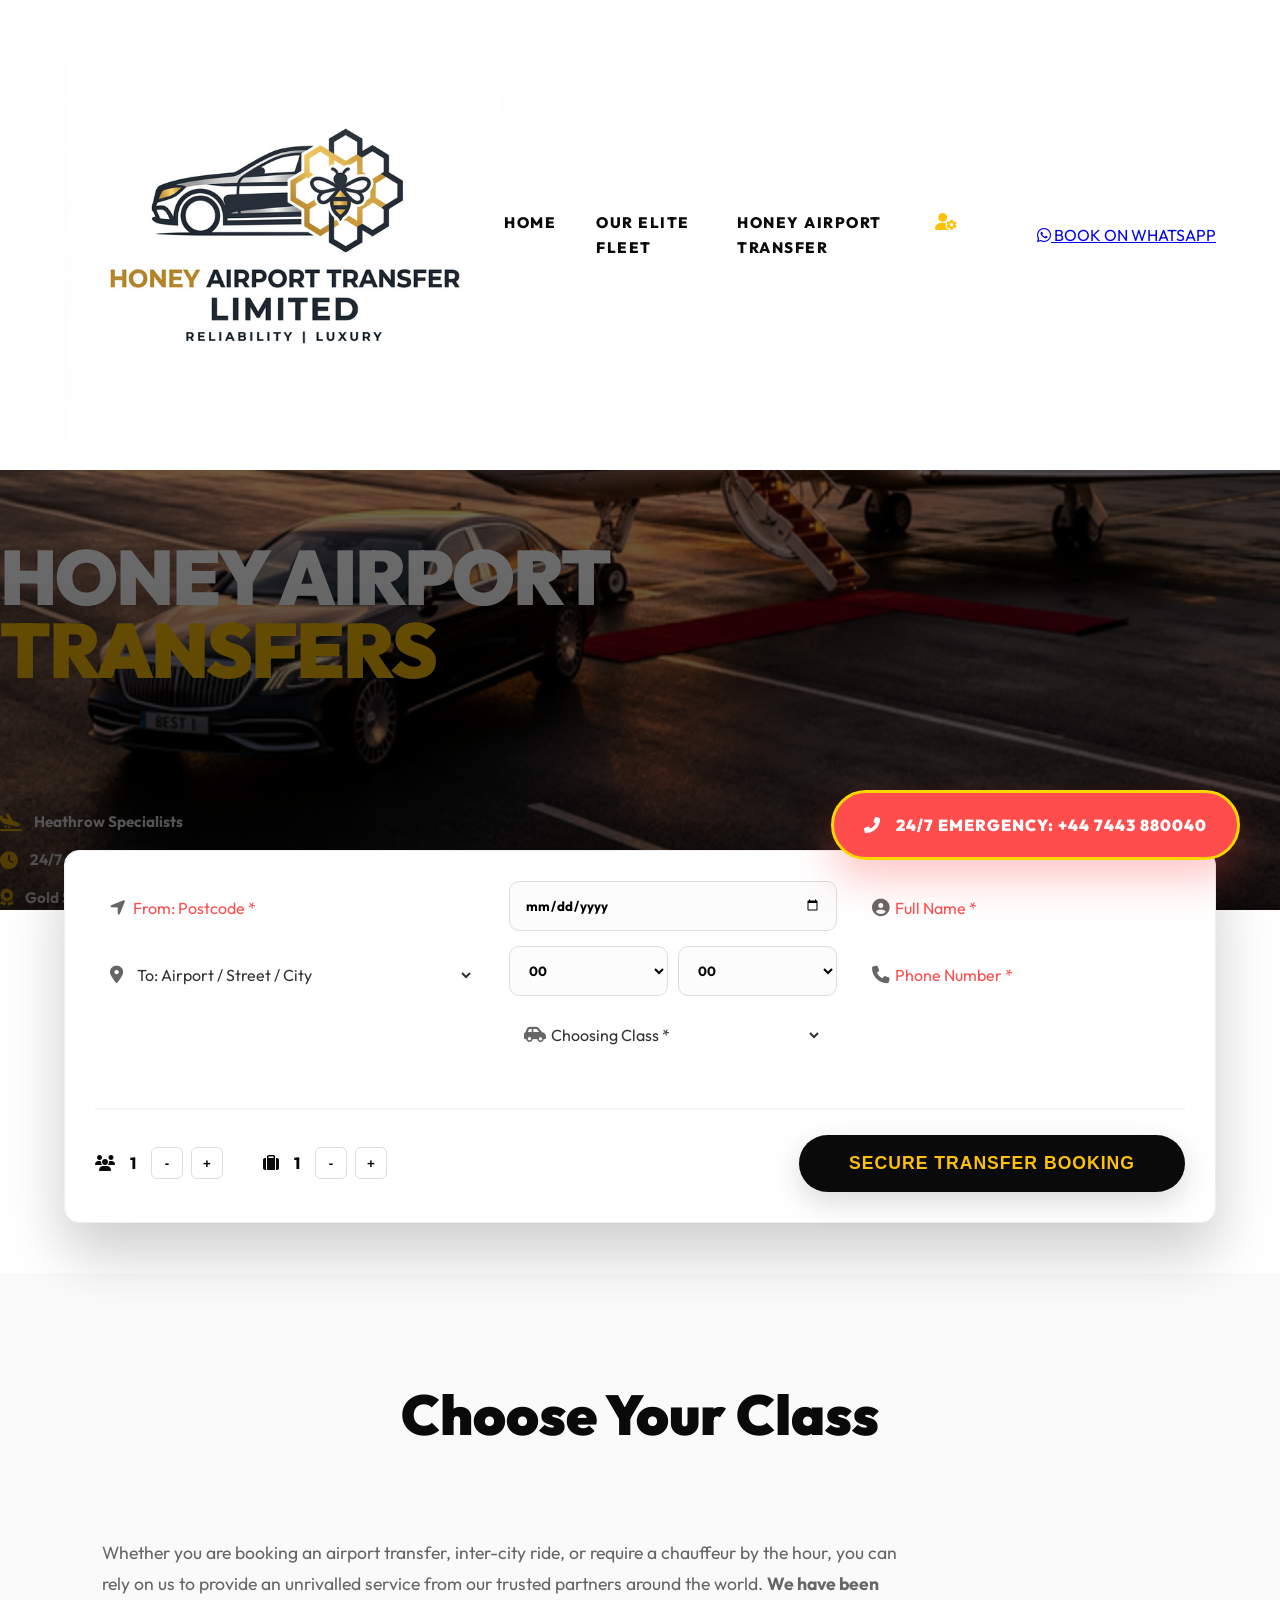
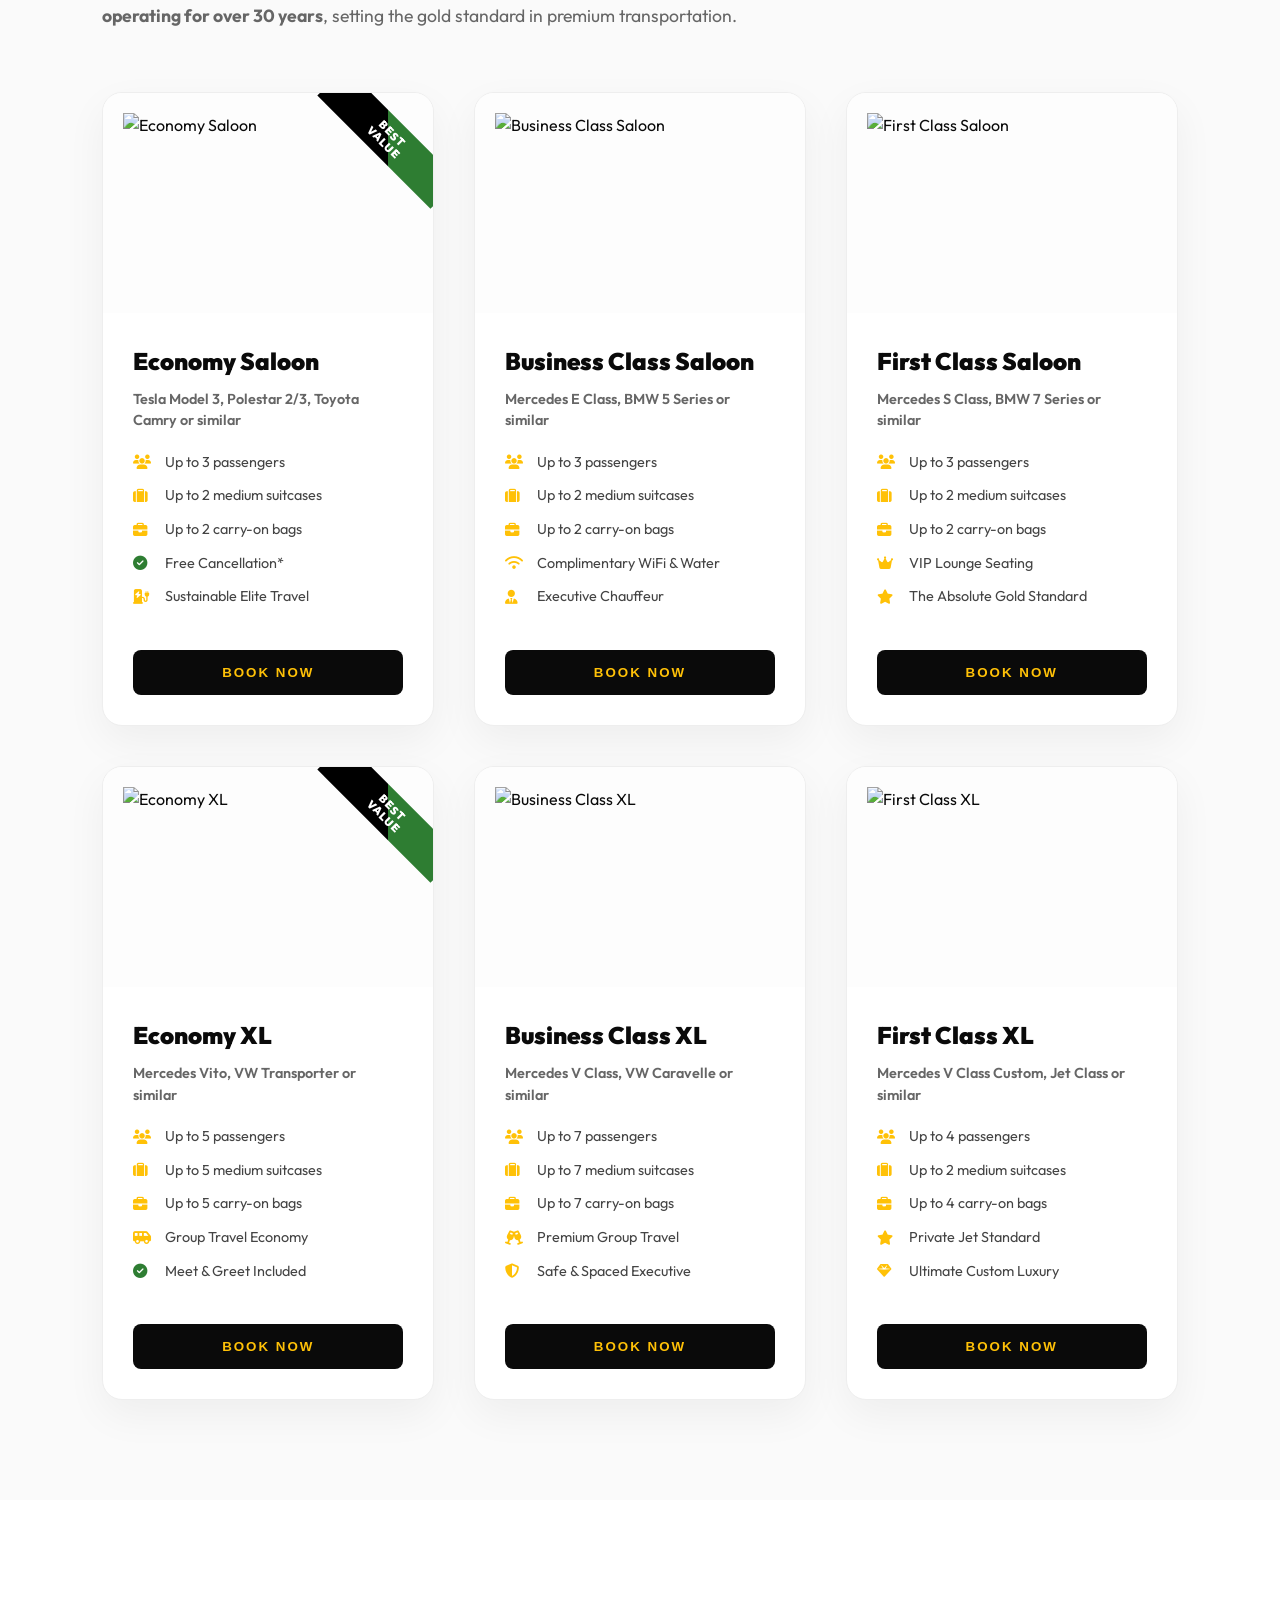
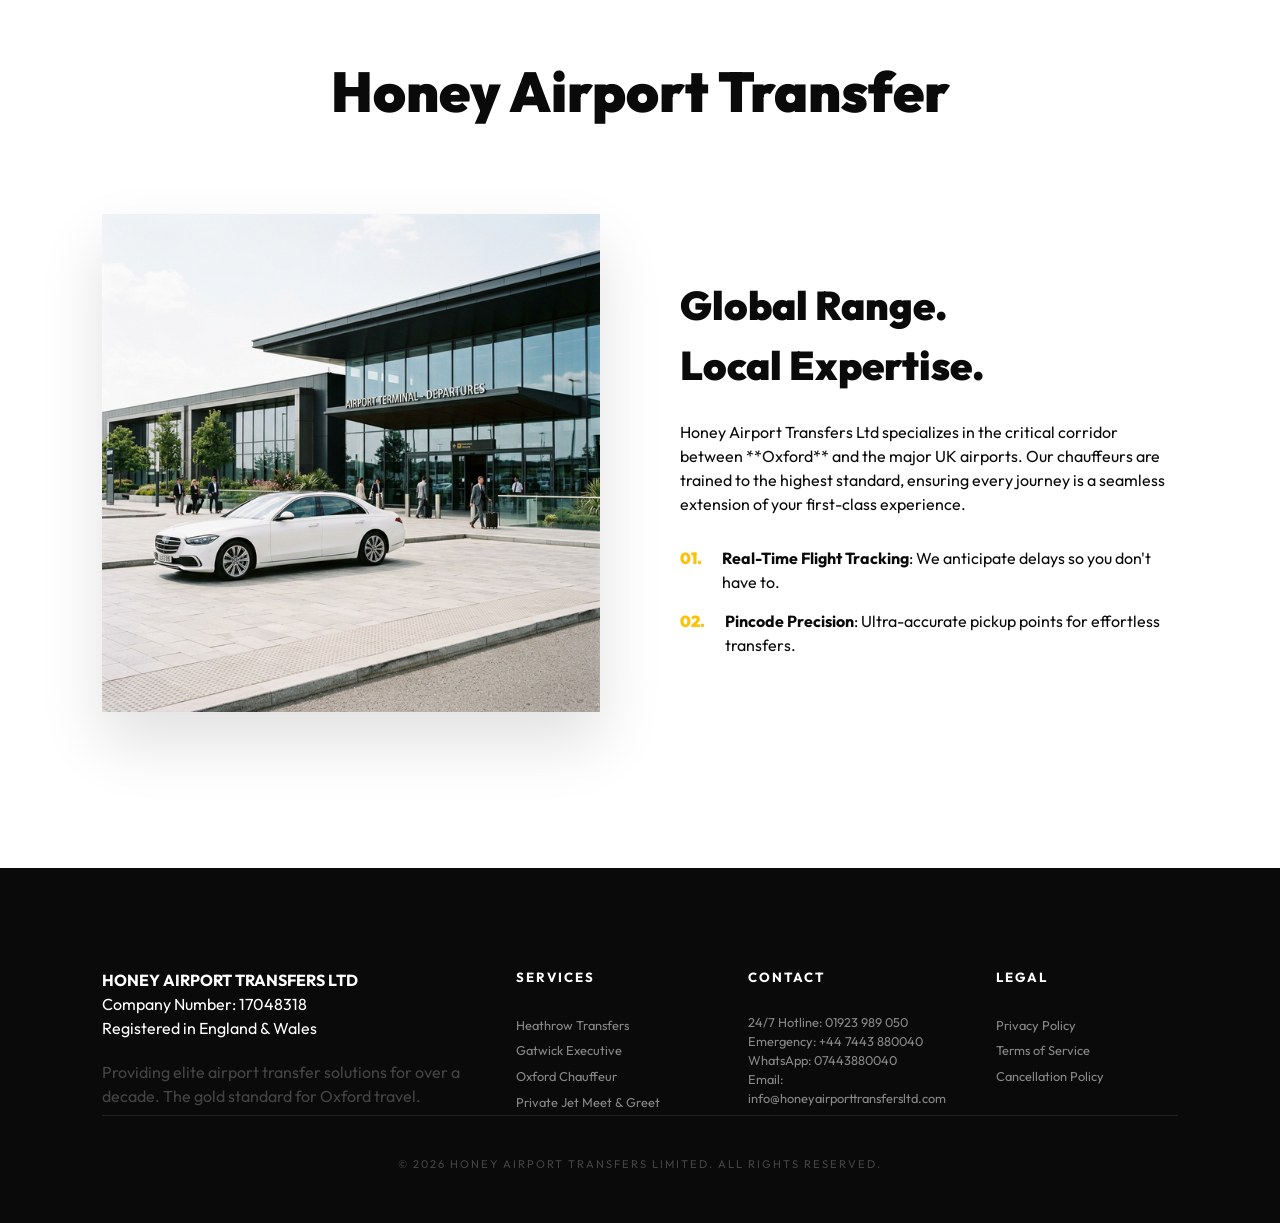
==== commit 3200a3ac: "Elite Portal Upgrade: Dedicated Management Tab, Centered Hero visuals, and Horizontal Booking Bar" ====
--- a/index.html
+++ b/index.html
@@ -348,44 +348,7 @@
         <i class="fas fa-phone-alt"></i> 24/7 EMERGENCY: +44 7443 880040
     </a>
 
-    <!-- Management Portal Modal -->
-    <div id="portal-modal" class="modal">
-        <div class="modal-content" style="width: 700px; max-width: 90%; max-height: 90vh; overflow-y: auto;">
-            <span style="position: absolute; top: 25px; right: 25px; cursor: pointer; color: #aaa;"
-                onclick="closeModal('portal-modal')">&times;</span>
-            <h2 style="font-size: 1.8rem; font-weight: 900; margin-bottom: 20px;">ACCESS MANAGEMENT</h2>
-            <div id="portal-login">
-                <p style="color: #666; margin-bottom: 30px;">Enter your credentials to manage transfers.</p>
-                <div class="form-group" style="margin-bottom: 20px;">
-                    <label>AUTHENTICATED EMAIL</label>
-                    <div class="input-wrapper">
-                        <input type="email" id="loginEmail" placeholder="e.g. director@elite.com">
-                    </div>
-                </div>
-                <div class="form-group" style="margin-bottom: 20px;">
-                    <label>SECURE PASSWORD</label>
-                    <div class="input-wrapper">
-                        <input type="password" id="loginPass" placeholder="••••••••">
-                    </div>
-                </div>
-                <button class="btn-master" onclick="login()" style="padding: 15px;">LOGIN TO PORTAL</button>
-            </div>
-            <div id="portal-data" style="display: none;">
-                <div
-                    style="display: flex; gap: 15px; margin-bottom: 30px; padding-bottom: 20px; border-bottom: 1px solid #eee;">
-                    <button onclick="exportData('csv')" class="btn-master"
-                        style="padding: 10px 20px; font-size: 0.8rem; background: #2e7d32;">EXPORT EXCEL (CSV)</button>
-                    <button onclick="exportData('txt')" class="btn-master"
-                        style="padding: 10px 20px; font-size: 0.8rem; background: #333;">EXPORT TEXT FILE</button>
-                    <button onclick="renderBookings()" class="btn-master"
-                        style="padding: 10px 20px; font-size: 0.8rem; background: var(--accent); color: #000;">REFRESH
-                        DATA</button>
-                </div>
-                <div id="analyticsDashboard" class="analytics-grid" style="margin-bottom: 30px;"></div>
-                <div id="bookingList"></div>
-            </div>
-        </div>
-    </div>
+    <!-- Management Modal Removed - Moved to portal.html -->
 
     <!-- Elite Footer -->
     <footer>
--- a/style.css
+++ b/style.css
@@ -138,23 +138,109 @@
     /* Breathing room from Management link */
 }
 
-.btn-whatsapp {
-    background: linear-gradient(135deg, #25D366 0%, #128C7E 100%);
+/* Horizontal Booking Section */
+.booking-section {
+    position: relative;
+    margin-top: -100px;
+    /* Slight overlap with Hero airplane tail */
+    z-index: 100;
+    padding: 0 5% 60px 5%;
+}
+
+.booking-card {
+    background: white;
+    padding: 35px;
+    border-radius: 20px;
+    box-shadow: 0 30px 80px rgba(0, 0, 0, 0.2);
+    width: 100%;
+    max-width: 1300px;
+    margin: 0 auto;
+    border: 1px solid var(--grey-border);
+}
+
+.form-grid {
+    display: grid;
+    grid-template-columns: 1.2fr 1.2fr 1fr;
+    gap: 25px;
+}
+
+.form-col {
+    display: flex;
+    flex-direction: column;
+    gap: 15px;
+}
+
+.datetime-combo {
+    display: flex;
+    flex-direction: column;
+    gap: 15px;
+}
+
+.time-capsule {
+    display: grid;
+    grid-template-columns: 1fr 1fr;
+    gap: 10px;
+}
+
+.form-bottom-bar {
+    display: flex;
+    justify-content: space-between;
+    align-items: center;
+    margin-top: 30px;
+    padding-top: 25px;
+    border-top: 2px solid #f8f8f8;
+}
+
+.counters-row {
+    display: flex;
+    gap: 40px;
+}
+
+.mini-counter {
+    display: flex;
+    align-items: center;
+    gap: 15px;
+    font-weight: 800;
+    font-size: 1rem;
+    color: var(--dark);
+}
+
+.mini-counter button {
+    width: 35px;
+    height: 35px;
+    border: 1.5px solid #eee;
+    background: #fff;
+    border-radius: 8px;
+    cursor: pointer;
+    font-weight: 900;
+    transition: var(--transition);
+}
+
+.mini-counter button:hover {
+    background: var(--accent);
     color: white;
-    padding: 16px 32px;
-    border-radius: 50px;
-    text-decoration: none;
-    font-weight: 900;
-    font-size: 1.1rem;
-    letter-spacing: 0.5px;
-    display: flex;
-    align-items: center;
-    gap: 12px;
+    border-color: var(--accent);
+}
+
+.btn-book-action {
+    background: var(--dark);
+    color: var(--accent);
+    border: none;
+    padding: 20px 60px;
+    border-radius: 12px;
+    font-weight: 950;
+    font-size: 1.2rem;
+    letter-spacing: 1px;
+    cursor: pointer;
     transition: var(--transition);
-    border: 3px solid #FFD700;
-    /* Thick Gold Border */
-    box-shadow: 0 10px 25px rgba(37, 211, 102, 0.4);
-    animation: pulse-gold 2s infinite, blink-gold-border 1.5s infinite;
+    box-shadow: 0 10px 30px rgba(0, 0, 0, 0.15);
+}
+
+.btn-book-action:hover {
+    background: var(--accent);
+    color: var(--dark);
+    transform: translateY(-5px);
+    box-shadow: 0 20px 40px rgba(255, 193, 7, 0.3);
 }
 
 .btn-whatsapp:hover {
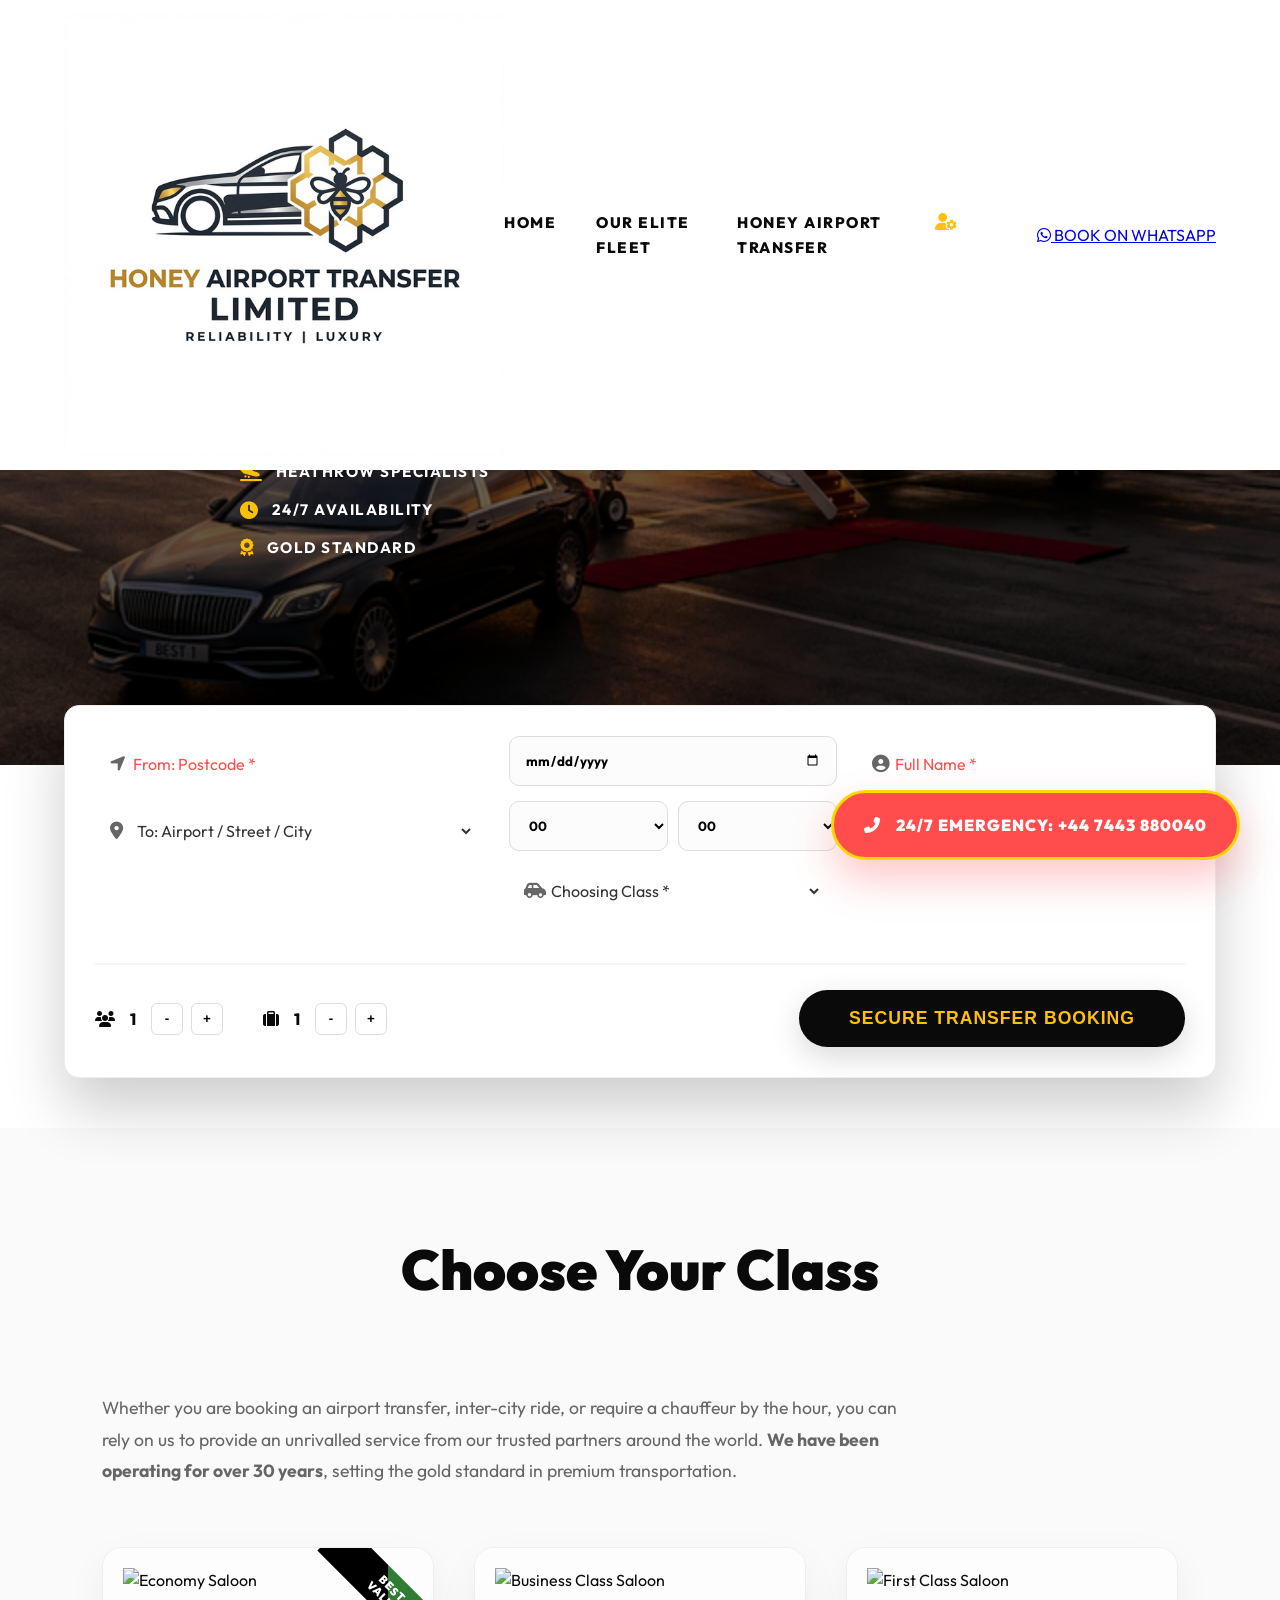
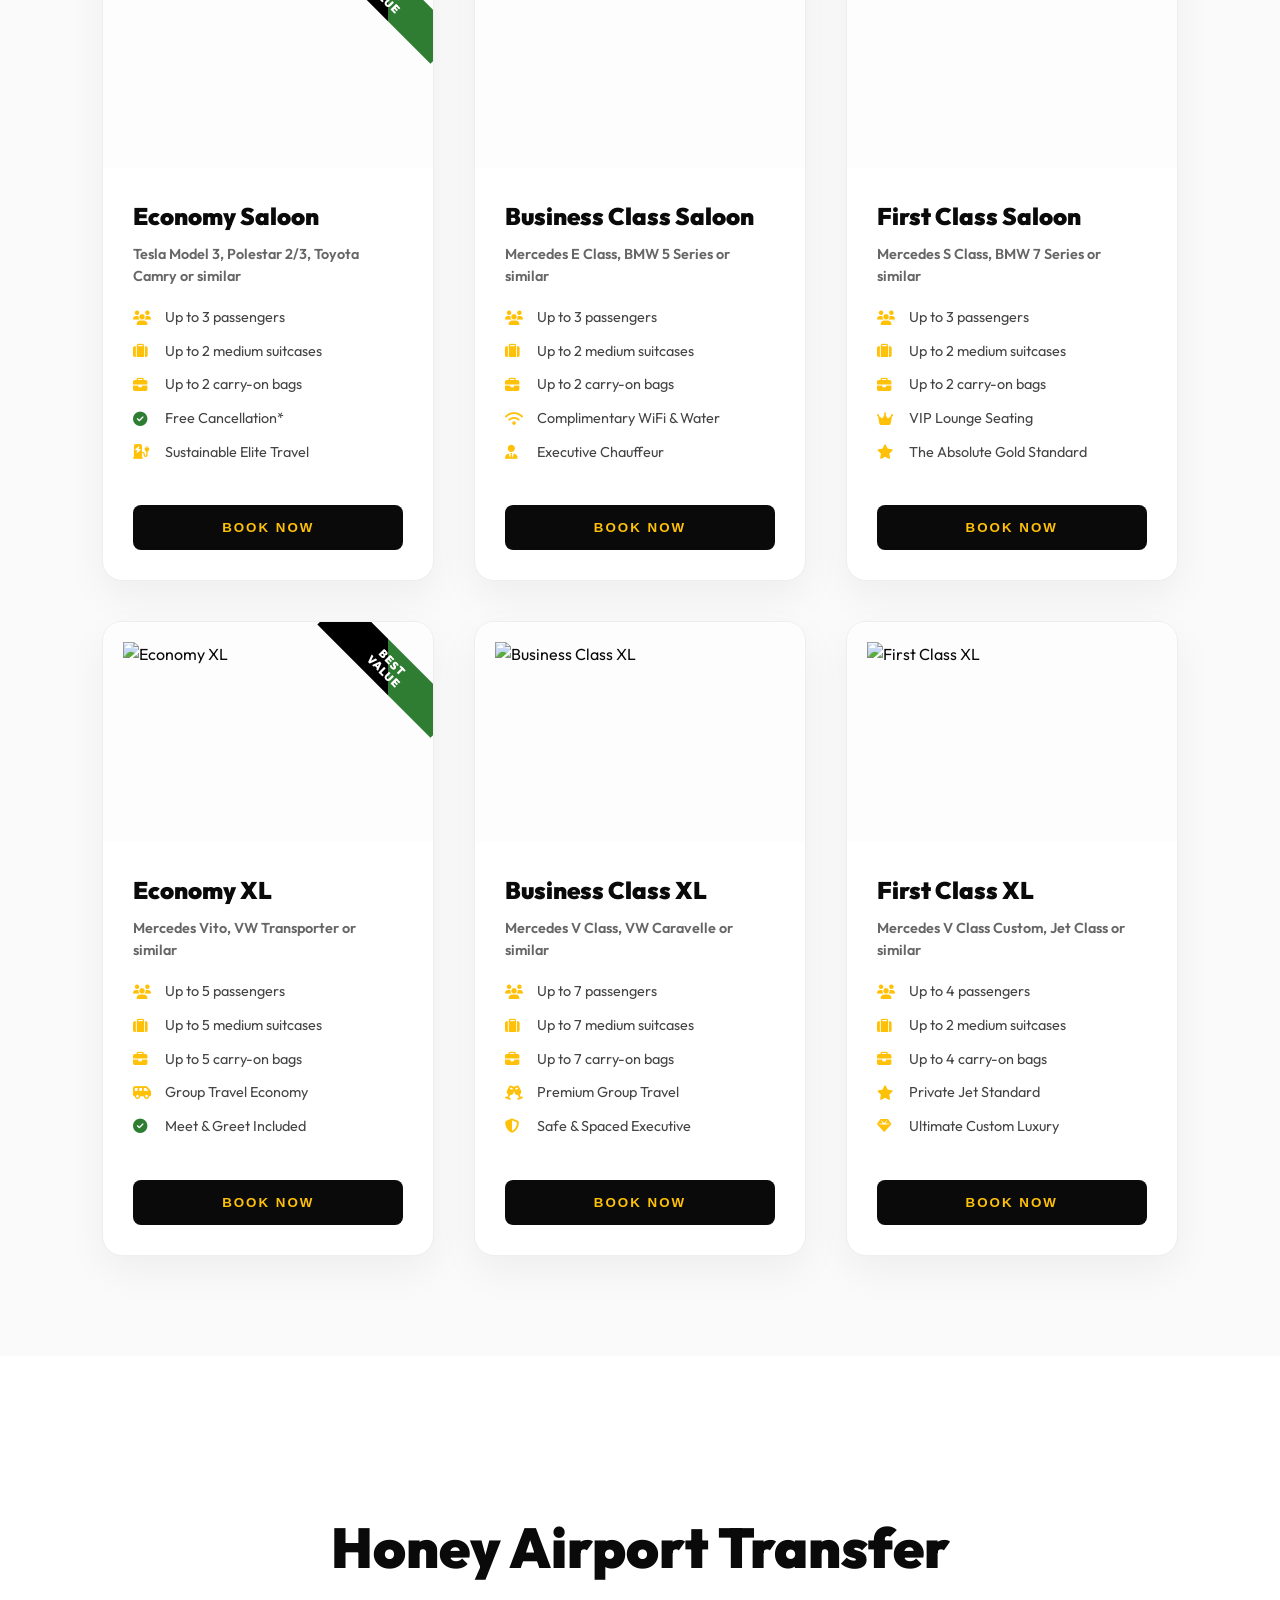
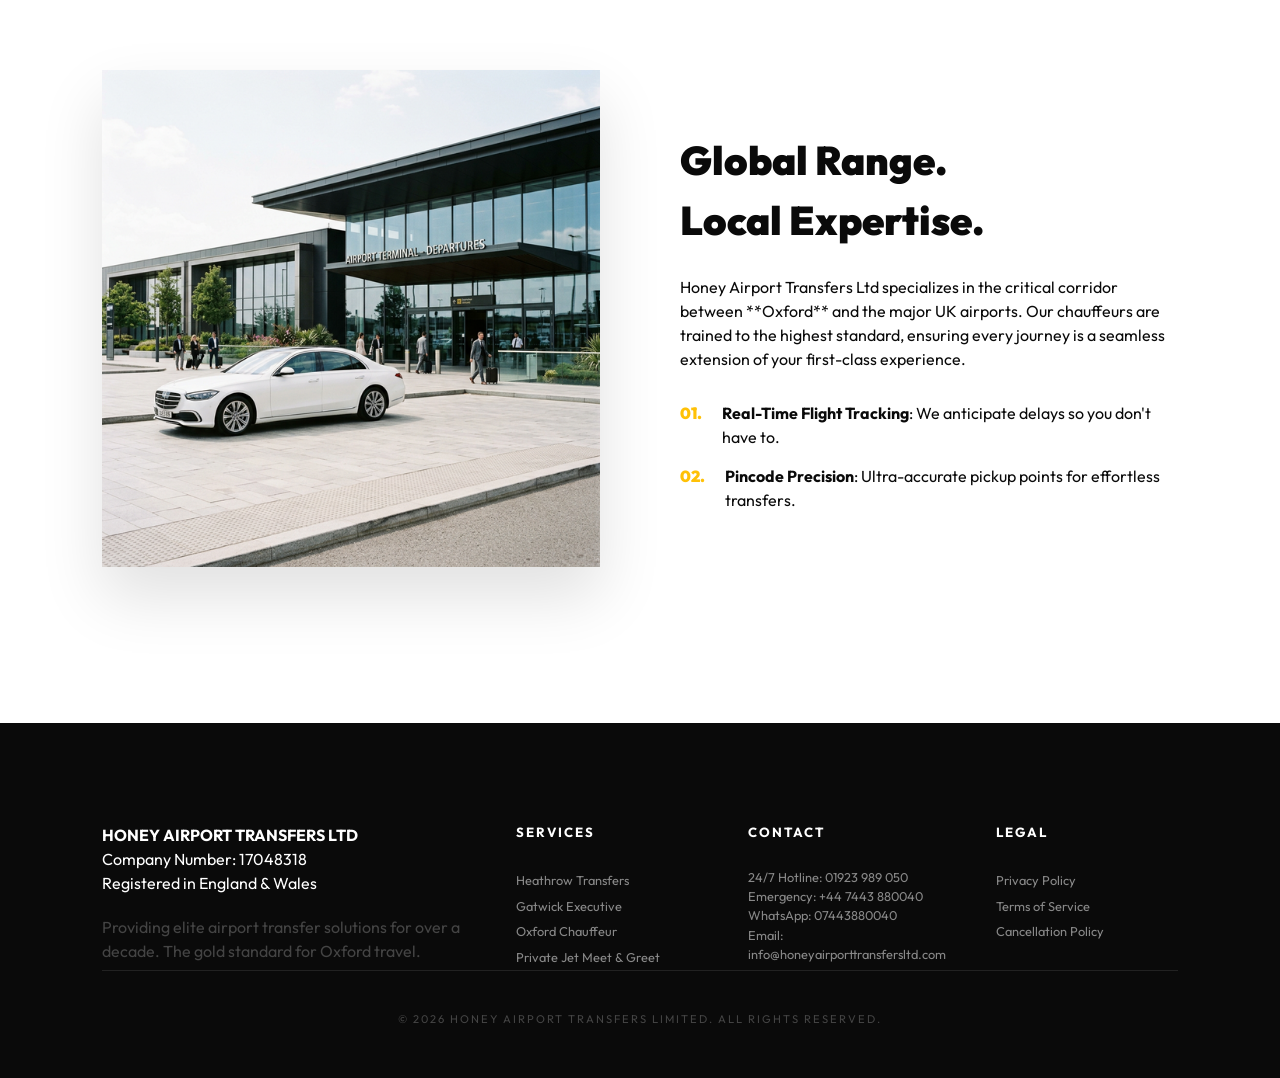
==== commit 35013490: "Elite Polish: Removed years from branding and centered Hero visuals" ====
--- a/index.html
+++ b/index.html
@@ -27,8 +27,7 @@
             <li><a href="#home">Home</a></li>
             <li><a href="#fleet">Our Elite Fleet</a></li>
             <li><a href="#about">Honey Airport Transfer</a></li>
-            <li><a href="javascript:void(0)" onclick="openModal('portal-modal')" title="Management"><i
-                        class="fas fa-user-cog"></i></a></li>
+            <li><a href="portal.html" target="_blank" title="Management"><i class="fas fa-user-cog"></i></a></li>
         </ul>
         <div class="cta-container">
             <a href="https://wa.me/447443880040" class="btn-whatsapp">
@@ -44,8 +43,7 @@
         <div class="hero-content">
             <p class="hero-subtitle">Honey Airport Transfers Ltd</p>
             <h1>HONEY AIRPORT<br><span>TRANSFERS</span></h1>
-            <p class="hero-description">Oxford’s Premier 24/7 Chauffeur Service for Heathrow, Gatwick & Beyond. 30+
-                Years of Unrivalled Excellence.</p>
+            <p class="hero-description">Oxford’s Premier 24/7 Chauffeur Service for Heathrow, Gatwick & Beyond.</p>
             <div class="hero-trust-badges">
                 <div class="badge"><i class="fas fa-plane-arrival"></i> Heathrow Specialists</div>
                 <div class="badge"><i class="fas fa-clock"></i> 24/7 Availability</div>
--- a/style.css
+++ b/style.css
@@ -302,19 +302,74 @@
 
 /* Hero Section */
 .hero {
-    min-height: 100vh;
+    min-height: 85vh;
+    /* Center visual impact */
     width: 100%;
     position: relative;
-    overflow: visible;
-    /* Allow content to flow naturally */
+    overflow: hidden;
     display: flex;
     flex-direction: column;
     align-items: center;
-    justify-content: flex-start;
-    /* Start from top, not center */
-    padding-top: 500px;
-    /* Deepened to reveal airplane background + accommodate 440px logo */
+    justify-content: center;
+    padding-top: 150px;
     color: white;
+    text-align: center;
+}
+
+.hero-content {
+    position: relative;
+    z-index: 10;
+    max-width: 1000px;
+    margin: 0 auto;
+}
+
+.hero h1 {
+    font-size: 6.5rem;
+    font-weight: 950;
+    text-transform: uppercase;
+    line-height: 0.85;
+    margin-bottom: 25px;
+    letter-spacing: -3px;
+    text-shadow: 0 10px 40px rgba(0, 0, 0, 0.6);
+}
+
+.hero .hero-subtitle {
+    font-size: 1.3rem;
+    font-weight: 700;
+    letter-spacing: 8px;
+    text-transform: uppercase;
+    color: var(--accent);
+    margin-bottom: 20px;
+}
+
+.hero .hero-description {
+    font-size: 1.5rem;
+    line-height: 1.6;
+    margin-bottom: 45px;
+    font-weight: 400;
+    color: #fff;
+    max-width: 800px;
+    margin: 0 auto 40px auto;
+}
+
+.hero-trust-badges {
+    display: flex;
+    justify-content: center;
+    gap: 40px;
+}
+
+.hero-trust-badges .badge {
+    display: flex;
+    align-items: center;
+    gap: 12px;
+    font-weight: 800;
+    text-transform: uppercase;
+    font-size: 1rem;
+    letter-spacing: 1.5px;
+}
+
+.hero-trust-badges i {
+    color: var(--accent);
 }
 
 .hero-video-bg {
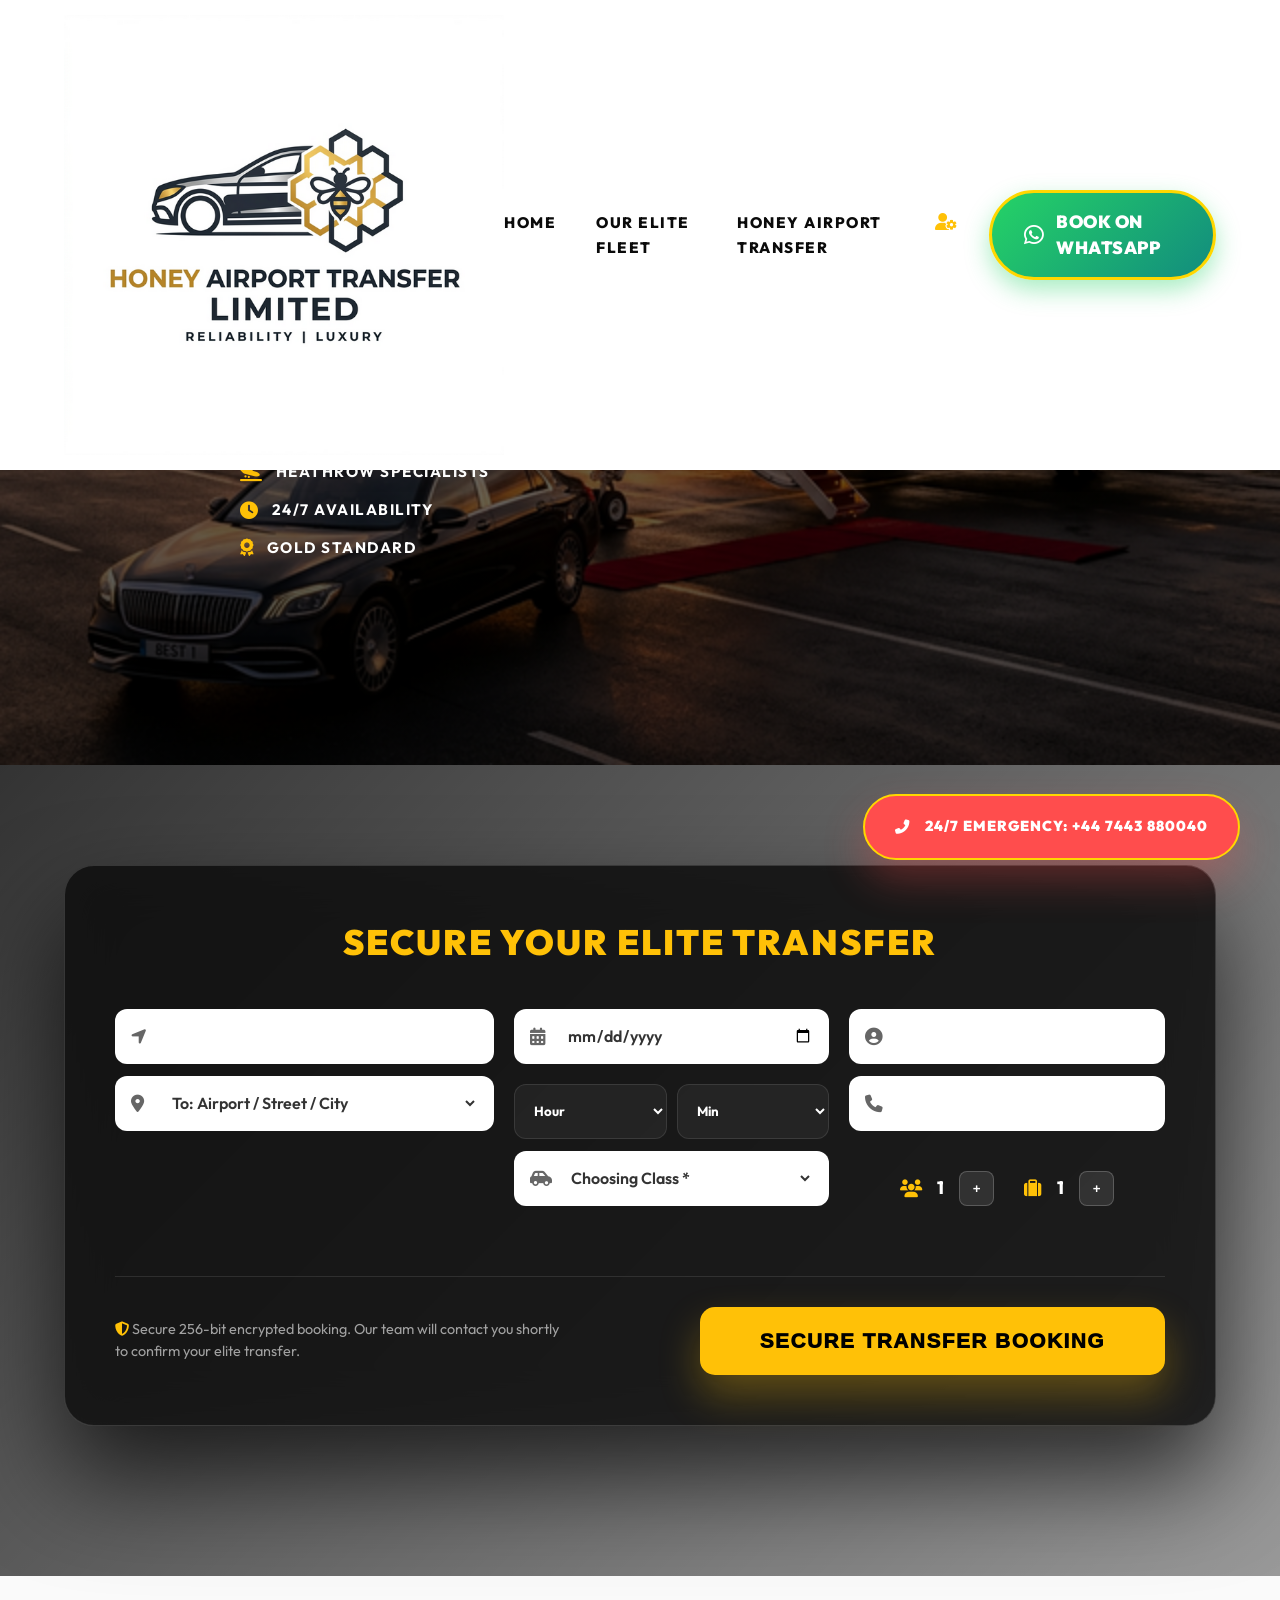
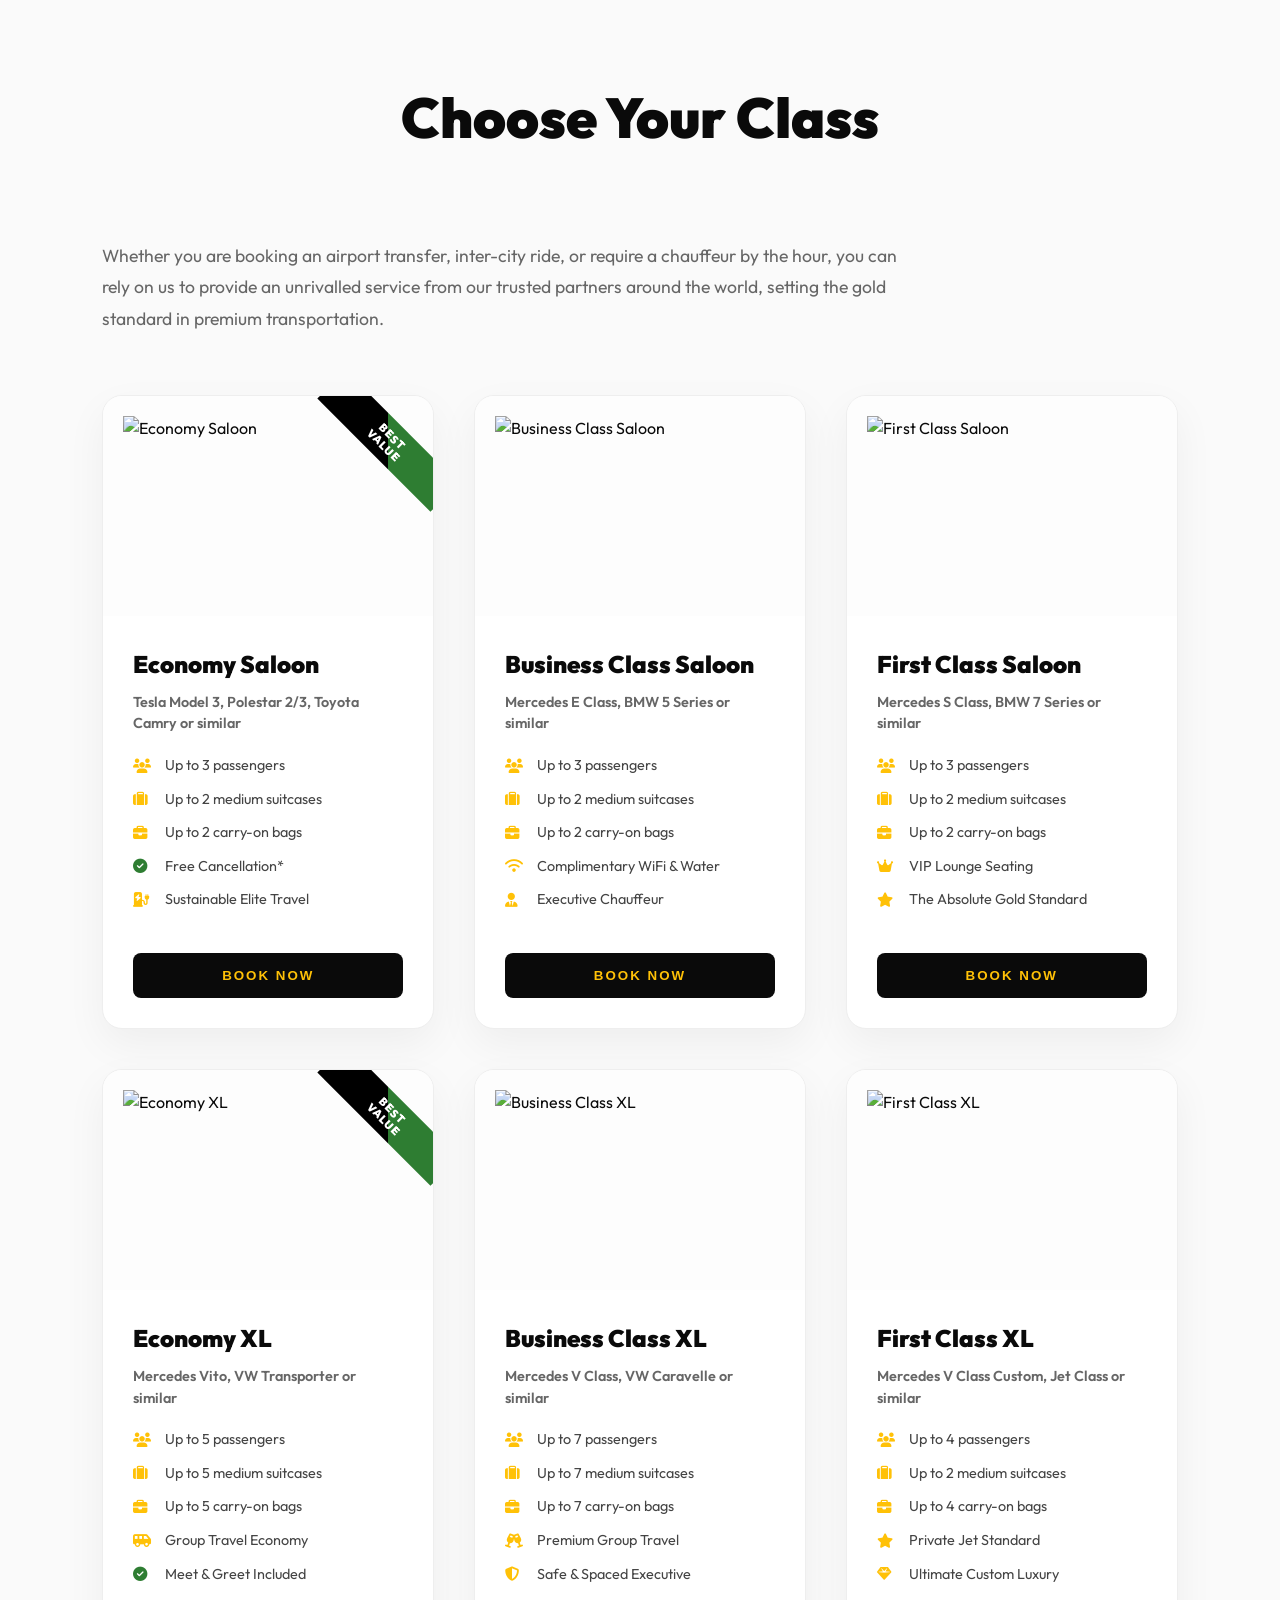
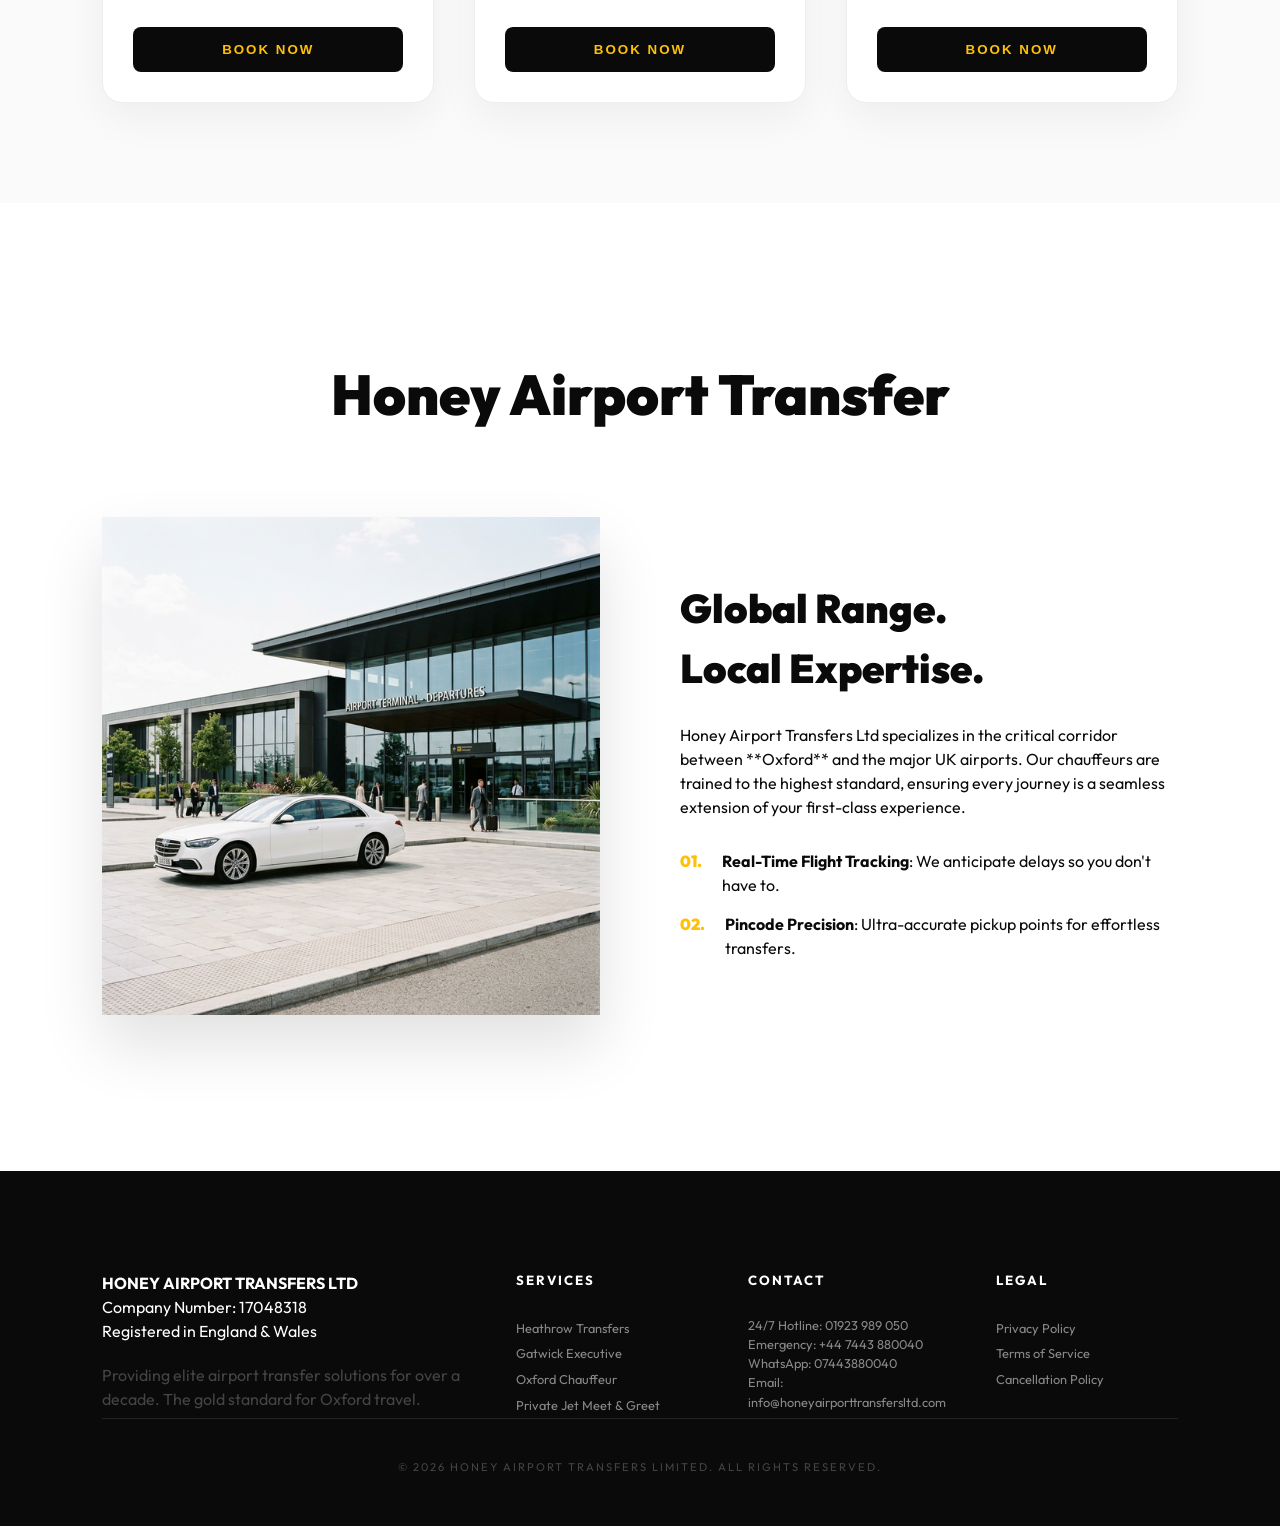
==== commit bdbd1bb3: "Elite UX Finish: Removed tenure mention, Perfected Luxury Booking Glassmorphism, and Realigned Emerg" ====
--- a/index.html
+++ b/index.html
@@ -52,9 +52,10 @@
         </div>
     </section>
 
-    <!-- Interactive Transfer Booking Section -->
-    <section class="booking-section" id="booking-area">
+    <!-- Premium Luxury Booking Experience -->
+    <section class="booking-experience" id="booking-area">
         <div class="booking-card">
+            <h3>Secure Your Elite Transfer</h3>
             <form class="booking-form" id="bookingForm">
                 <div class="form-grid">
                     <!-- Column 1: Locations -->
@@ -82,12 +83,16 @@
                         </div>
                     </div>
 
-                    <!-- Column 2: Date/Time/Class -->
+                    <!-- Column 2: Date & Class -->
                     <div class="form-col">
-                        <div class="datetime-combo">
-                            <input type="date" id="travelDate" required>
-                            <div class="time-capsule">
+                        <div class="datetime-stack">
+                            <div class="luxe-input-wrapper">
+                                <i class="fas fa-calendar-alt"></i>
+                                <input type="date" id="travelDate" required>
+                            </div>
+                            <div class="time-row">
                                 <select id="travelHour" required>
+                                    <option value="" disabled selected>Hour</option>
                                     <option value="00">00</option>
                                     <option value="01">01</option>
                                     <option value="02">02</option>
@@ -114,6 +119,7 @@
                                     <option value="23">23</option>
                                 </select>
                                 <select id="travelMinute" required>
+                                    <option value="" disabled selected>Min</option>
                                     <option value="00">00</option>
                                     <option value="15">15</option>
                                     <option value="30">30</option>
@@ -135,7 +141,7 @@
                         </div>
                     </div>
 
-                    <!-- Column 3: Contact -->
+                    <!-- Column 3: Contact & Counters -->
                     <div class="form-col">
                         <div class="luxe-input-wrapper">
                             <i class="fas fa-user-circle"></i>
@@ -145,31 +151,31 @@
                             <i class="fas fa-phone"></i>
                             <input type="tel" id="passengerPhone" placeholder="Phone Number *" required>
                         </div>
-                    </div>
-                </div>
-
-                <div class="form-bottom-bar">
-                    <div class="pax-luggage-group">
-                        <div class="mini-counter">
-                            <i class="fas fa-users"></i>
-                            <span id="passengerDisplay">1</span>
-                            <div class="ctrl-btns">
-                                <button type="button" onclick="updateCounter('passengerCount', -1)">-</button>
-                                <button type="button" onclick="updateCounter('passengerCount', 1)">+</button>
+                        <div style="margin-top: auto; display: flex; gap: 30px; justify-content: center;">
+                            <div class="mini-stat">
+                                <i class="fas fa-users"></i>
+                                <span id="passengerDisplay">1</span>
+                                <button type="button" class="ctrl-btn"
+                                    onclick="updateCounter('passengerCount', 1)">+</button>
+                                <input type="hidden" id="passengerCount" value="1">
                             </div>
-                            <input type="hidden" id="passengerCount" value="1">
-                        </div>
-                        <div class="mini-counter">
-                            <i class="fas fa-suitcase"></i>
-                            <span id="luggageDisplay">1</span>
-                            <div class="ctrl-btns">
-                                <button type="button" onclick="updateCounter('luggageCount', -1)">-</button>
-                                <button type="button" onclick="updateCounter('luggageCount', 1)">+</button>
+                            <div class="mini-stat">
+                                <i class="fas fa-suitcase"></i>
+                                <span id="luggageDisplay">1</span>
+                                <button type="button" class="ctrl-btn"
+                                    onclick="updateCounter('luggageCount', 1)">+</button>
+                                <input type="hidden" id="luggageCount" value="1">
                             </div>
-                            <input type="hidden" id="luggageCount" value="1">
-                        </div>
-                    </div>
-                    <button type="submit" class="btn-book-action">SECURE TRANSFER BOOKING</button>
+                        </div>
+                    </div>
+                </div>
+
+                <div class="form-actions">
+                    <p style="font-size: 0.9rem; color: rgba(255,255,255,0.6); max-width: 450px;">
+                        <i class="fas fa-shield-alt" style="color: var(--accent);"></i> Secure 256-bit encrypted
+                        booking. Our team will contact you shortly to confirm your elite transfer.
+                    </p>
+                    <button type="submit" class="btn-book-submit">SECURE TRANSFER BOOKING</button>
                 </div>
             </form>
         </div>
@@ -184,8 +190,8 @@
 
         <div class="fleet-intro">
             <p>Whether you are booking an airport transfer, inter-city ride, or require a chauffeur by the hour, you can
-                rely on us to provide an unrivalled service from our trusted partners around the world. <b>We have been
-                    operating for over 30 years</b>, setting the gold standard in premium transportation.</p>
+                rely on us to provide an unrivalled service from our trusted partners around the world, setting the gold
+                standard in premium transportation.</p>
         </div>
 
         <div class="fleet-grid">
--- a/style.css
+++ b/style.css
@@ -135,27 +135,246 @@
     display: flex;
     justify-content: flex-end;
     margin-left: 30px;
-    /* Breathing room from Management link */
-}
-
-/* Horizontal Booking Section */
-.booking-section {
+}
+
+.btn-whatsapp {
+    background: linear-gradient(135deg, #25D366 0%, #128C7E 100%);
+    color: white;
+    padding: 16px 32px;
+    border-radius: 50px;
+    text-decoration: none;
+    font-weight: 950;
+    font-size: 1.1rem;
+    letter-spacing: 0.5px;
+    display: flex;
+    align-items: center;
+    gap: 12px;
+    transition: var(--transition);
+    border: 3px solid #FFD700;
+    /* Thick Gold Border */
+    box-shadow: 0 10px 25px rgba(37, 211, 102, 0.4);
+    animation: pulse-gold 2s infinite, blink-gold-border 1.5s infinite;
+}
+
+.btn-whatsapp i {
+    font-size: 1.4rem;
+}
+
+@keyframes pulse-gold {
+    0% {
+        box-shadow: 0 0 0 0 rgba(255, 215, 0, 0.7);
+    }
+
+    70% {
+        box-shadow: 0 0 0 15px rgba(255, 215, 0, 0);
+    }
+
+    100% {
+        box-shadow: 0 0 0 0 rgba(255, 215, 0, 0);
+    }
+}
+
+@keyframes blink-gold-border {
+    0% {
+        border-color: #FFD700;
+    }
+
+    50% {
+        border-color: #000;
+    }
+
+    100% {
+        border-color: #FFD700;
+    }
+}
+
+/* Premium Booking Experience Section */
+.booking-experience {
     position: relative;
-    margin-top: -100px;
-    /* Slight overlap with Hero airplane tail */
-    z-index: 100;
-    padding: 0 5% 60px 5%;
+    padding: 120px 5%;
+    background-image: url('assets/honey-luxury-jet-saloon-hero.png');
+    background-size: cover;
+    background-position: center;
+    background-attachment: fixed;
+    /* Parallax effect */
+    display: flex;
+    justify-content: center;
+    align-items: center;
+}
+
+.booking-experience::before {
+    content: '';
+    position: absolute;
+    top: 0;
+    left: 0;
+    width: 100%;
+    height: 100%;
+    background: linear-gradient(to bottom, rgba(0, 0, 0, 0.7), rgba(0, 0, 0, 0.4));
 }
 
 .booking-card {
-    background: white;
-    padding: 35px;
-    border-radius: 20px;
-    box-shadow: 0 30px 80px rgba(0, 0, 0, 0.2);
+    position: relative;
+    z-index: 10;
+    background: rgba(15, 15, 15, 0.85);
+    /* Dark Deep Glassmorphism */
+    backdrop-filter: blur(20px);
+    -webkit-backdrop-filter: blur(20px);
+    padding: 60px;
+    border-radius: 30px;
+    box-shadow: 0 50px 120px rgba(0, 0, 0, 0.8);
     width: 100%;
-    max-width: 1300px;
-    margin: 0 auto;
-    border: 1px solid var(--grey-border);
+    max-width: 1200px;
+    border: 1px solid rgba(255, 255, 255, 0.1);
+    color: white;
+}
+
+.booking-card h3 {
+    text-align: center;
+    font-size: 2.2rem;
+    font-weight: 950;
+    margin-bottom: 40px;
+    color: var(--accent);
+    letter-spacing: 2px;
+    text-transform: uppercase;
+}
+
+.form-grid {
+    display: grid;
+    grid-template-columns: 1fr 1fr 1fr;
+    gap: 30px;
+}
+
+.form-col {
+    display: flex;
+    flex-direction: column;
+    gap: 20px;
+}
+
+.luxe-input-wrapper {
+    background: rgba(255, 255, 255, 0.05);
+    border: 1px solid rgba(255, 255, 255, 0.1);
+    padding: 15px 20px;
+    border-radius: 12px;
+    display: flex;
+    align-items: center;
+    gap: 15px;
+    transition: var(--transition);
+}
+
+.luxe-input-wrapper:focus-within {
+    background: rgba(255, 255, 255, 0.1);
+    border-color: var(--accent);
+}
+
+.luxe-input-wrapper i {
+    color: var(--accent);
+    font-size: 1.2rem;
+}
+
+.luxe-input-wrapper input,
+.luxe-input-wrapper select {
+    background: transparent;
+    border: none;
+    color: white;
+    width: 100%;
+    font-family: var(--font-elite);
+    font-weight: 600;
+    outline: none;
+}
+
+.luxe-input-wrapper input::placeholder {
+    color: rgba(255, 255, 255, 0.4);
+}
+
+.luxe-input-wrapper select option {
+    background: #111;
+    color: white;
+}
+
+.datetime-stack {
+    display: flex;
+    flex-direction: column;
+    gap: 20px;
+}
+
+.time-row {
+    display: grid;
+    grid-template-columns: 1fr 1fr;
+    gap: 10px;
+}
+
+.time-row select {
+    background: rgba(255, 255, 255, 0.05);
+    border: 1px solid rgba(255, 255, 255, 0.1);
+    height: 55px;
+    border-radius: 12px;
+    padding: 0 15px;
+    color: white;
+    font-family: var(--font-elite);
+    font-weight: 700;
+}
+
+.form-actions {
+    margin-top: 50px;
+    padding-top: 30px;
+    border-top: 1px solid rgba(255, 255, 255, 0.1);
+    display: flex;
+    justify-content: space-between;
+    align-items: center;
+}
+
+.pax-luggage-group {
+    display: flex;
+    gap: 40px;
+}
+
+.mini-stat {
+    display: flex;
+    align-items: center;
+    gap: 15px;
+    font-weight: 800;
+    font-size: 1.1rem;
+}
+
+.mini-stat i {
+    color: var(--accent);
+}
+
+.mini-stat .ctrl-btn {
+    width: 35px;
+    height: 35px;
+    background: rgba(255, 255, 255, 0.1);
+    border: 1px solid rgba(255, 255, 255, 0.2);
+    color: white;
+    border-radius: 8px;
+    cursor: pointer;
+    font-weight: 900;
+    transition: var(--transition);
+}
+
+.mini-stat .ctrl-btn:hover {
+    background: var(--accent);
+    color: black;
+}
+
+.btn-book-submit {
+    background: var(--accent);
+    color: black;
+    border: none;
+    padding: 22px 60px;
+    border-radius: 15px;
+    font-weight: 950;
+    font-size: 1.3rem;
+    letter-spacing: 1.5px;
+    cursor: pointer;
+    transition: var(--transition);
+    box-shadow: 0 20px 40px rgba(255, 193, 7, 0.3);
+}
+
+.btn-book-submit:hover {
+    transform: translateY(-5px);
+    box-shadow: 0 30px 60px rgba(255, 193, 7, 0.5);
+    background: #fff;
 }
 
 .form-grid {
@@ -266,21 +485,24 @@
 
 .fab-emergency {
     position: fixed;
-    bottom: 30px;
-    right: 30px;
+    bottom: 40px;
+    right: 40px;
     background: #d32f2f;
     color: white;
-    padding: 20px 40px;
+    padding: 15px 30px;
+    /* Slimmer for laptop */
     border-radius: 50px;
     text-decoration: none;
-    font-weight: 900;
-    z-index: 1000;
-    box-shadow: 0 10px 30px rgba(211, 47, 47, 0.4);
-    display: flex;
-    align-items: center;
-    gap: 15px;
-    border: 3px solid #FFD700;
-    animation: blink-gold-border 1s infinite;
+    font-weight: 950;
+    z-index: 9999;
+    /* Ensure it stays on top */
+    box-shadow: 0 10px 40px rgba(211, 47, 47, 0.5);
+    display: flex;
+    align-items: center;
+    gap: 12px;
+    border: 2px solid #FFD700;
+    font-size: 0.9rem;
+    animation: blink-gold-border 1.5s infinite;
 }
 
 @keyframes blink-gold-border {
@@ -488,24 +710,45 @@
     justify-content: center;
 }
 
-/* Horizontal Booking Bar Section */
-.booking-section {
+/* Premium Luxury Booking Experience Section */
+.booking-experience {
     position: relative;
-    margin-top: -60px;
-    /* Overlap Hero slightly */
-    z-index: 100;
-    padding: 0 5% 50px 5%;
+    padding: 100px 5% 150px 5%;
+    /* Increased padding */
+    background: url('assets/honey-luxury-jet-saloon-hero.png') no-repeat center center fixed;
+    background-size: cover;
+    display: flex;
+    justify-content: center;
+    align-items: center;
+    min-height: 700px;
+    z-index: 5;
+}
+
+.booking-experience::before {
+    content: '';
+    position: absolute;
+    top: 0;
+    left: 0;
+    width: 100%;
+    height: 100%;
+    background: linear-gradient(135deg, rgba(0, 0, 0, 0.8) 0%, rgba(0, 0, 0, 0.4) 100%);
+    z-index: 1;
 }
 
 .booking-card {
-    background: white;
-    padding: 30px;
-    border-radius: 15px;
-    box-shadow: 0 30px 60px rgba(0, 0, 0, 0.2);
+    position: relative;
+    z-index: 10;
+    background: rgba(15, 15, 15, 0.85) !important;
+    /* Force dark background */
+    backdrop-filter: blur(25px) brightness(0.8);
+    -webkit-backdrop-filter: blur(25px) brightness(0.8);
+    padding: 50px;
+    border-radius: 30px;
+    box-shadow: 0 50px 100px rgba(0, 0, 0, 0.7);
     width: 100%;
-    max-width: 1300px;
-    margin: 0 auto;
-    border: 1px solid var(--grey-border);
+    max-width: 1200px;
+    border: 1px solid rgba(255, 255, 255, 0.15);
+    color: white !important;
 }
 
 .form-grid {
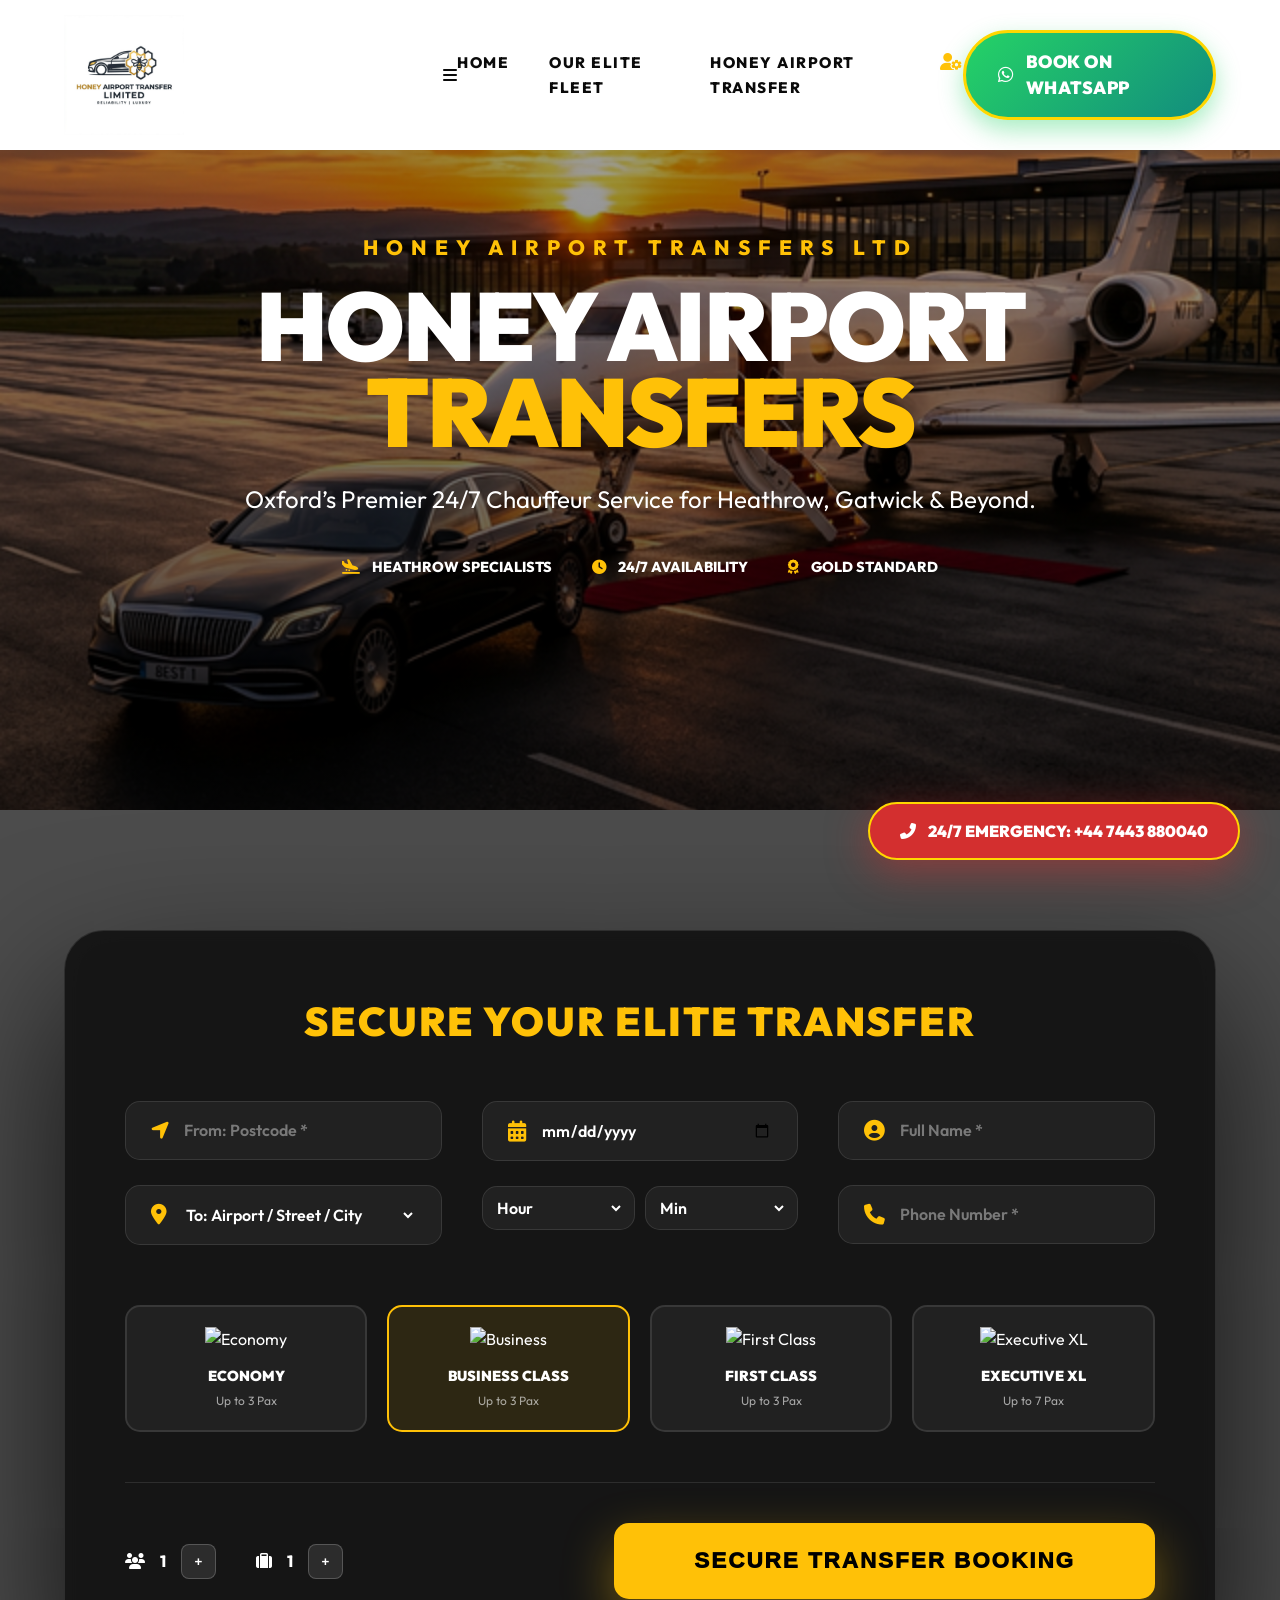
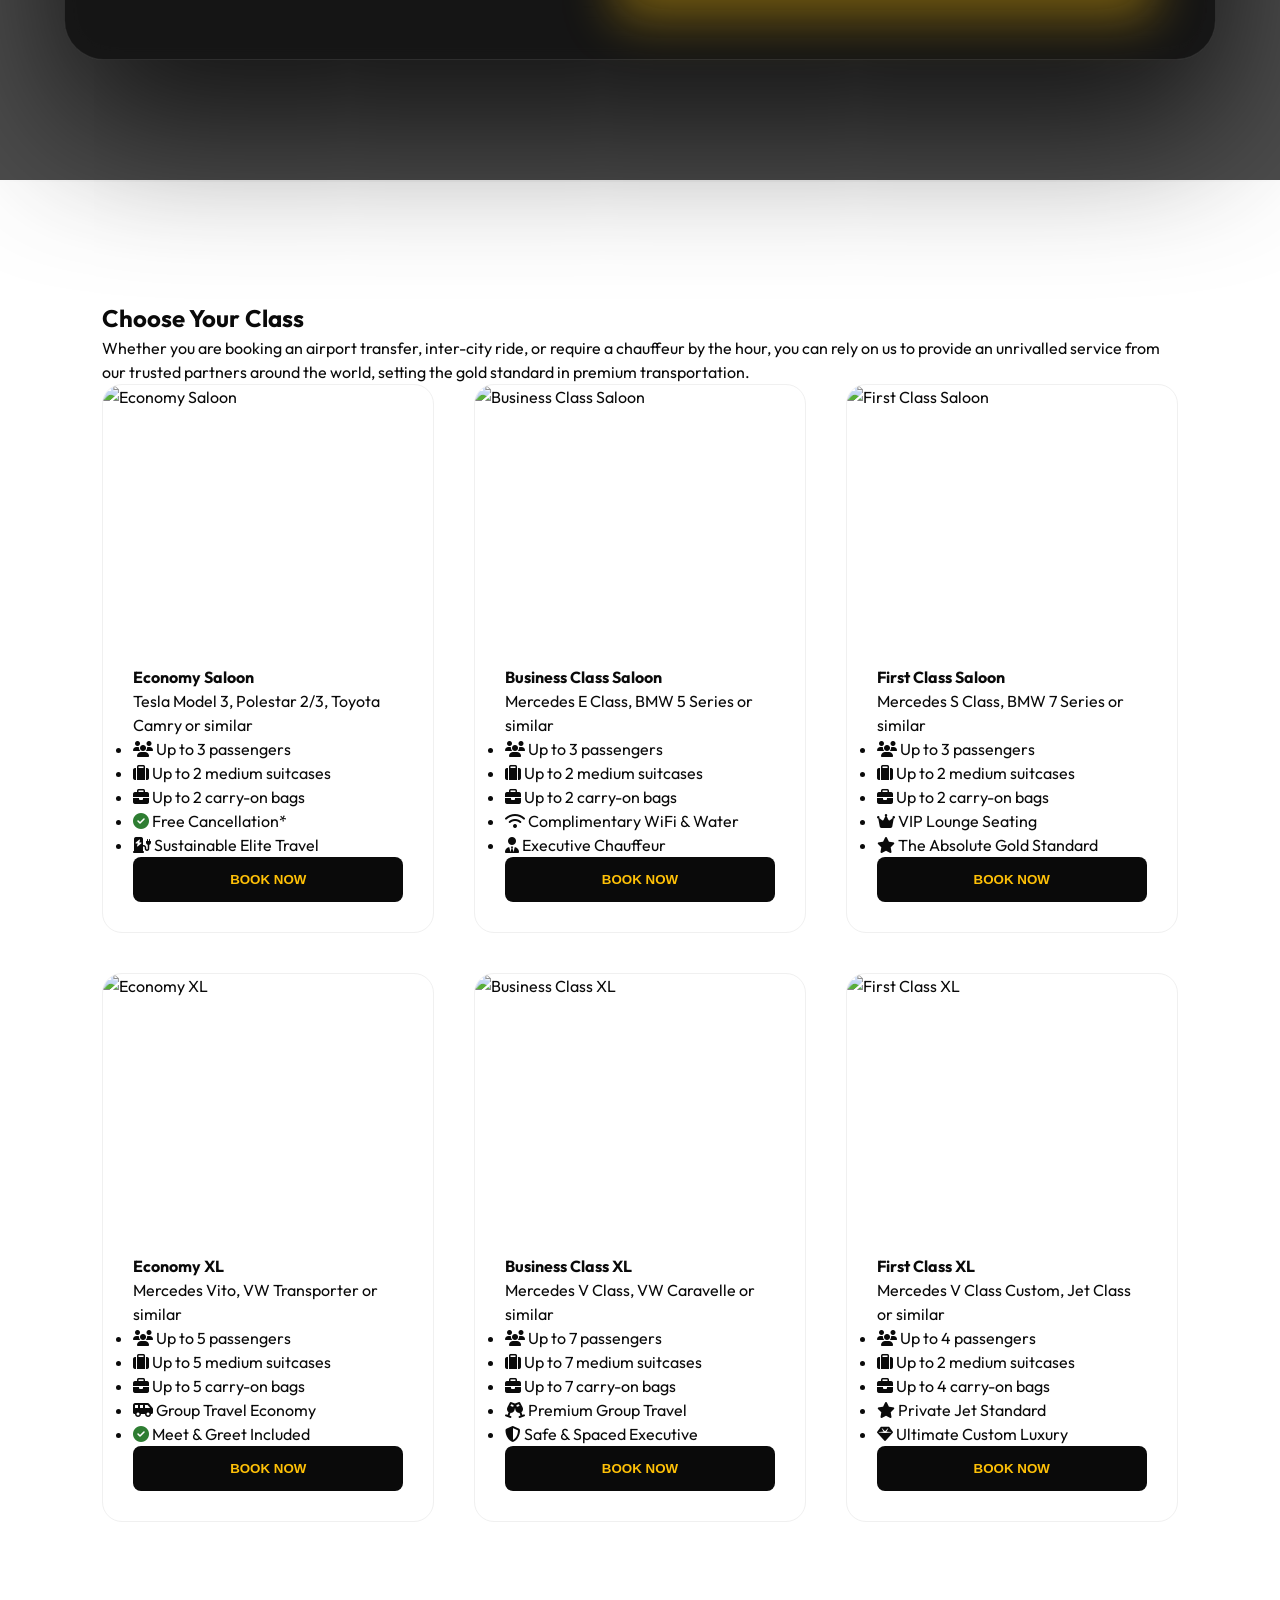
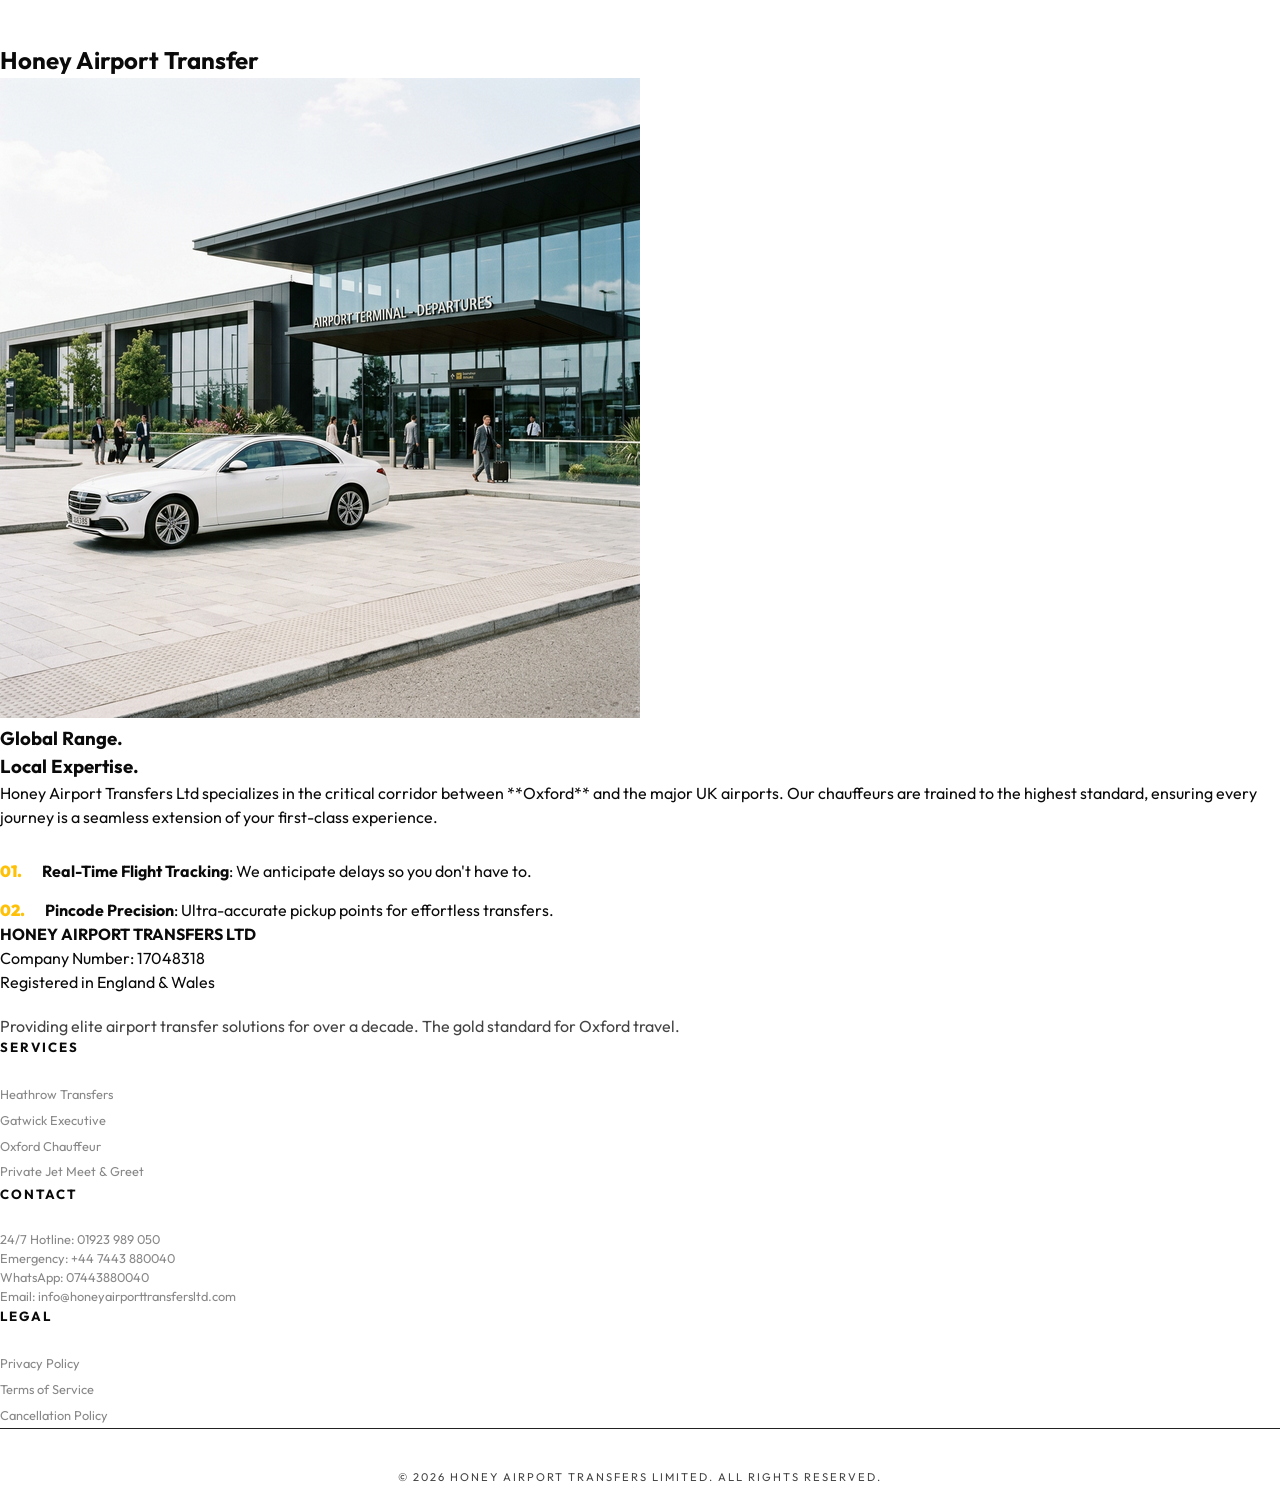
==== commit 01993399: "Elite Ultimate Restoration: Visual Car Grid + Dark Glassmorphic Experience. Vercel Recovery." ====
--- a/index.html
+++ b/index.html
@@ -68,7 +68,6 @@
                             <i class="fas fa-map-marker-alt"></i>
                             <select id="destination" required>
                                 <option value="" disabled selected>To: Airport / Street / City</option>
-                                <option value="Heathrow Terminal 1">Heathrow Terminal 1</option>
                                 <option value="Heathrow Terminal 2">Heathrow Terminal 2</option>
                                 <option value="Heathrow Terminal 3">Heathrow Terminal 3</option>
                                 <option value="Heathrow Terminal 4">Heathrow Terminal 4</option>
@@ -83,14 +82,14 @@
                         </div>
                     </div>
 
-                    <!-- Column 2: Date & Class -->
+                    <!-- Column 2: Date & Time -->
                     <div class="form-col">
-                        <div class="datetime-stack">
-                            <div class="luxe-input-wrapper">
-                                <i class="fas fa-calendar-alt"></i>
-                                <input type="date" id="travelDate" required>
-                            </div>
-                            <div class="time-row">
+                        <div class="luxe-input-wrapper">
+                            <i class="fas fa-calendar-alt"></i>
+                            <input type="date" id="travelDate" required>
+                        </div>
+                        <div class="time-row" style="display: grid; grid-template-columns: 1fr 1fr; gap: 10px;">
+                            <div class="luxe-input-wrapper" style="padding: 10px;">
                                 <select id="travelHour" required>
                                     <option value="" disabled selected>Hour</option>
                                     <option value="00">00</option>
@@ -118,6 +117,8 @@
                                     <option value="22">22</option>
                                     <option value="23">23</option>
                                 </select>
+                            </div>
+                            <div class="luxe-input-wrapper" style="padding: 10px;">
                                 <select id="travelMinute" required>
                                     <option value="" disabled selected>Min</option>
                                     <option value="00">00</option>
@@ -127,21 +128,9 @@
                                 </select>
                             </div>
                         </div>
-                        <div class="luxe-input-wrapper">
-                            <i class="fas fa-car-side"></i>
-                            <select id="vehicleType" required>
-                                <option value="" disabled selected>Choosing Class *</option>
-                                <option value="Economy Saloon">Economy Saloon</option>
-                                <option value="Business Class Saloon">Business Class Saloon</option>
-                                <option value="First Class Saloon">First Class Saloon</option>
-                                <option value="Economy XL">Economy XL (Up to 5 Pax)</option>
-                                <option value="Business Class XL">Business Class XL (Up to 7 Pax)</option>
-                                <option value="First Class XL">First Class XL (Jet Class)</option>
-                            </select>
-                        </div>
-                    </div>
-
-                    <!-- Column 3: Contact & Counters -->
+                    </div>
+
+                    <!-- Column 3: Contact -->
                     <div class="form-col">
                         <div class="luxe-input-wrapper">
                             <i class="fas fa-user-circle"></i>
@@ -151,30 +140,55 @@
                             <i class="fas fa-phone"></i>
                             <input type="tel" id="passengerPhone" placeholder="Phone Number *" required>
                         </div>
-                        <div style="margin-top: auto; display: flex; gap: 30px; justify-content: center;">
-                            <div class="mini-stat">
-                                <i class="fas fa-users"></i>
-                                <span id="passengerDisplay">1</span>
-                                <button type="button" class="ctrl-btn"
-                                    onclick="updateCounter('passengerCount', 1)">+</button>
-                                <input type="hidden" id="passengerCount" value="1">
-                            </div>
-                            <div class="mini-stat">
-                                <i class="fas fa-suitcase"></i>
-                                <span id="luggageDisplay">1</span>
-                                <button type="button" class="ctrl-btn"
-                                    onclick="updateCounter('luggageCount', 1)">+</button>
-                                <input type="hidden" id="luggageCount" value="1">
-                            </div>
+                    </div>
+
+                    <!-- Row 2: Visual Vehicle Selector -->
+                    <div class="booking-vehicle-grid">
+                        <input type="hidden" id="vehicleType" value="Business Class Saloon" required>
+
+                        <div class="vehicle-option" onclick="selectFleetClass('Economy Saloon', this)">
+                            <img src="https://cdn.prod.website-files.com/66113eb5d77d90c9967ea0b7/678131218902a9e8a42309f4_Frame%2041.png"
+                                alt="Economy">
+                            <h4>Economy</h4>
+                            <p>Up to 3 Pax</p>
+                        </div>
+                        <div class="vehicle-option selected" onclick="selectFleetClass('Business Class Saloon', this)">
+                            <img src="https://cdn.prod.website-files.com/66113eb5d77d90c9967ea0b7/66113eb5d77d90c9967ea114_Business-Class-Saloon.jpg"
+                                alt="Business">
+                            <h4>Business Class</h4>
+                            <p>Up to 3 Pax</p>
+                        </div>
+                        <div class="vehicle-option" onclick="selectFleetClass('First Class Saloon', this)">
+                            <img src="https://cdn.prod.website-files.com/66113eb5d77d90c9967ea0b7/66113eb5d77d90c9967ea0bb_First-Class-Saloon.jpg"
+                                alt="First Class">
+                            <h4>First Class</h4>
+                            <p>Up to 3 Pax</p>
+                        </div>
+                        <div class="vehicle-option" onclick="selectFleetClass('Business Class XL', this)">
+                            <img src="https://cdn.prod.website-files.com/65f1de56a0a49e62ee75154c/65f4a8ec37d999622ac72c5f_First-Class-XL.jpg"
+                                alt="Executive XL">
+                            <h4>Executive XL</h4>
+                            <p>Up to 7 Pax</p>
                         </div>
                     </div>
                 </div>
 
                 <div class="form-actions">
-                    <p style="font-size: 0.9rem; color: rgba(255,255,255,0.6); max-width: 450px;">
-                        <i class="fas fa-shield-alt" style="color: var(--accent);"></i> Secure 256-bit encrypted
-                        booking. Our team will contact you shortly to confirm your elite transfer.
-                    </p>
+                    <div style="display: flex; gap: 40px;">
+                        <div class="mini-stat">
+                            <i class="fas fa-users"></i>
+                            <span id="passengerDisplay">1</span>
+                            <button type="button" class="ctrl-btn"
+                                onclick="updateCounter('passengerCount', 1)">+</button>
+                            <input type="hidden" id="passengerCount" value="1">
+                        </div>
+                        <div class="mini-stat">
+                            <i class="fas fa-suitcase"></i>
+                            <span id="luggageDisplay">1</span>
+                            <button type="button" class="ctrl-btn" onclick="updateCounter('luggageCount', 1)">+</button>
+                            <input type="hidden" id="luggageCount" value="1">
+                        </div>
+                    </div>
                     <button type="submit" class="btn-book-submit">SECURE TRANSFER BOOKING</button>
                 </div>
             </form>
--- a/style.css
+++ b/style.css
@@ -12,7 +12,7 @@
     --text-muted: #666666;
     --font-elite: 'Outfit', sans-serif;
     --transition: all 0.5s cubic-bezier(0.19, 1, 0.22, 1);
-    --shadow-luxe: 0 30px 60px rgba(0, 0, 0, 0.12);
+    --shadow-luxe: 0 40px 100px rgba(0, 0, 0, 0.15);
 }
 
 * {
@@ -38,7 +38,6 @@
     width: 100%;
     z-index: 1000;
     padding: 15px 5%;
-    /* Tightened for Laptop */
     display: flex;
     justify-content: space-between;
     align-items: center;
@@ -59,29 +58,17 @@
     flex: 1.5;
     display: flex;
     align-items: center;
-    gap: 15px;
-}
-
-.company-name-header {
-    display: none;
-    /* Removed as requested */
 }
 
 .logo-container img {
-    height: 440px;
-    /* 2X Massive Premium Branding */
+    height: 120px;
     width: auto;
     object-fit: contain;
     transition: var(--transition);
 }
 
 header.scrolled .logo-container img {
-    height: 150px;
-    /* Elegant Scrolled Scale */
-}
-
-header.scrolled .company-name-header {
-    font-size: 0.9rem;
+    height: 80px;
 }
 
 .nav-links {
@@ -95,7 +82,6 @@
 .nav-links a {
     text-decoration: none;
     color: var(--dark);
-    /* High contrast dark for white bg */
     font-weight: 800;
     font-size: 0.95rem;
     letter-spacing: 1.5px;
@@ -115,26 +101,19 @@
     transition: var(--transition);
 }
 
+.nav-links a:hover::after {
+    width: 100%;
+}
+
 .nav-links a i {
     font-size: 1.1rem;
     color: var(--accent);
 }
 
-.input-row input::placeholder {
-    color: #888;
-}
-
-.input-row input:required+i::after,
-input:required::placeholder {
-    color: #ff4d4d;
-    /* Red star indicator */
-}
-
 .cta-container {
     flex: 1;
     display: flex;
     justify-content: flex-end;
-    margin-left: 30px;
 }
 
 .btn-whatsapp {
@@ -151,13 +130,8 @@
     gap: 12px;
     transition: var(--transition);
     border: 3px solid #FFD700;
-    /* Thick Gold Border */
     box-shadow: 0 10px 25px rgba(37, 211, 102, 0.4);
     animation: pulse-gold 2s infinite, blink-gold-border 1.5s infinite;
-}
-
-.btn-whatsapp i {
-    font-size: 1.4rem;
 }
 
 @keyframes pulse-gold {
@@ -188,18 +162,104 @@
     }
 }
 
-/* Premium Booking Experience Section */
+/* Global Hero */
+.hero {
+    height: 90vh;
+    width: 100%;
+    position: relative;
+    overflow: hidden;
+    display: flex;
+    align-items: center;
+    justify-content: center;
+    color: white;
+    text-align: center;
+}
+
+.hero-video-bg {
+    position: absolute;
+    top: 0;
+    left: 0;
+    width: 100%;
+    height: 100%;
+    object-fit: cover;
+    z-index: -1;
+}
+
+.hero-overlay {
+    position: absolute;
+    top: 0;
+    left: 0;
+    width: 100%;
+    height: 100%;
+    background: linear-gradient(to bottom, rgba(0, 0, 0, 0.3), rgba(0, 0, 0, 0.7));
+    z-index: 0;
+}
+
+.hero-content {
+    position: relative;
+    z-index: 10;
+    max-width: 1100px;
+    padding: 0 20px;
+}
+
+.hero h1 {
+    font-size: 6rem;
+    font-weight: 950;
+    text-transform: uppercase;
+    line-height: 0.9;
+    margin-bottom: 25px;
+    letter-spacing: -2px;
+}
+
+.hero h1 span {
+    color: var(--accent);
+}
+
+.hero-subtitle {
+    font-size: 1.3rem;
+    font-weight: 800;
+    letter-spacing: 8px;
+    text-transform: uppercase;
+    color: var(--accent);
+    margin-bottom: 20px;
+}
+
+.hero-description {
+    font-size: 1.5rem;
+    margin-bottom: 40px;
+    max-width: 800px;
+    margin: 0 auto 40px auto;
+}
+
+.hero-trust-badges {
+    display: flex;
+    justify-content: center;
+    gap: 40px;
+}
+
+.hero-trust-badges .badge {
+    display: flex;
+    align-items: center;
+    gap: 12px;
+    font-weight: 800;
+    text-transform: uppercase;
+    font-size: 0.9rem;
+}
+
+.hero-trust-badges i {
+    color: var(--accent);
+}
+
+/* Premium Booking Experience */
 .booking-experience {
     position: relative;
     padding: 120px 5%;
-    background-image: url('assets/honey-luxury-jet-saloon-hero.png');
+    background: url('assets/honey-luxury-jet-saloon-hero.png') no-repeat center center fixed;
     background-size: cover;
-    background-position: center;
-    background-attachment: fixed;
-    /* Parallax effect */
     display: flex;
     justify-content: center;
     align-items: center;
+    min-height: 800px;
 }
 
 .booking-experience::before {
@@ -209,30 +269,30 @@
     left: 0;
     width: 100%;
     height: 100%;
-    background: linear-gradient(to bottom, rgba(0, 0, 0, 0.7), rgba(0, 0, 0, 0.4));
+    background: rgba(0, 0, 0, 0.7);
 }
 
 .booking-card {
     position: relative;
     z-index: 10;
     background: rgba(15, 15, 15, 0.85);
-    /* Dark Deep Glassmorphism */
-    backdrop-filter: blur(20px);
-    -webkit-backdrop-filter: blur(20px);
+    /* Deep Glassmorphism */
+    backdrop-filter: blur(25px) brightness(0.8);
+    -webkit-backdrop-filter: blur(25px) brightness(0.8);
     padding: 60px;
-    border-radius: 30px;
-    box-shadow: 0 50px 120px rgba(0, 0, 0, 0.8);
-    width: 100%;
-    max-width: 1200px;
+    border-radius: 40px;
+    box-shadow: 0 60px 150px rgba(0, 0, 0, 0.8);
+    width: 100%;
+    max-width: 1250px;
     border: 1px solid rgba(255, 255, 255, 0.1);
     color: white;
 }
 
 .booking-card h3 {
     text-align: center;
-    font-size: 2.2rem;
+    font-size: 2.5rem;
     font-weight: 950;
-    margin-bottom: 40px;
+    margin-bottom: 50px;
     color: var(--accent);
     letter-spacing: 2px;
     text-transform: uppercase;
@@ -241,20 +301,20 @@
 .form-grid {
     display: grid;
     grid-template-columns: 1fr 1fr 1fr;
-    gap: 30px;
+    gap: 40px;
 }
 
 .form-col {
     display: flex;
     flex-direction: column;
-    gap: 20px;
+    gap: 25px;
 }
 
 .luxe-input-wrapper {
     background: rgba(255, 255, 255, 0.05);
     border: 1px solid rgba(255, 255, 255, 0.1);
-    padding: 15px 20px;
-    border-radius: 12px;
+    padding: 18px 25px;
+    border-radius: 15px;
     display: flex;
     align-items: center;
     gap: 15px;
@@ -268,7 +328,7 @@
 
 .luxe-input-wrapper i {
     color: var(--accent);
-    font-size: 1.2rem;
+    font-size: 1.3rem;
 }
 
 .luxe-input-wrapper input,
@@ -279,6 +339,7 @@
     width: 100%;
     font-family: var(--font-elite);
     font-weight: 600;
+    font-size: 1rem;
     outline: none;
 }
 
@@ -291,41 +352,56 @@
     color: white;
 }
 
-.datetime-stack {
-    display: flex;
-    flex-direction: column;
+/* Visual Car Grid in Booking */
+.booking-vehicle-grid {
+    grid-column: 1 / -1;
+    display: grid;
+    grid-template-columns: repeat(4, 1fr);
     gap: 20px;
-}
-
-.time-row {
-    display: grid;
-    grid-template-columns: 1fr 1fr;
-    gap: 10px;
-}
-
-.time-row select {
+    margin-top: 20px;
+}
+
+.vehicle-option {
     background: rgba(255, 255, 255, 0.05);
-    border: 1px solid rgba(255, 255, 255, 0.1);
-    height: 55px;
-    border-radius: 12px;
-    padding: 0 15px;
-    color: white;
-    font-family: var(--font-elite);
-    font-weight: 700;
+    border: 2px solid rgba(255, 255, 255, 0.1);
+    border-radius: 15px;
+    padding: 20px;
+    cursor: pointer;
+    transition: var(--transition);
+    text-align: center;
+}
+
+.vehicle-option img {
+    width: 100%;
+    height: 100px;
+    object-fit: contain;
+    margin-bottom: 15px;
+}
+
+.vehicle-option h4 {
+    font-size: 0.9rem;
+    font-weight: 900;
+    text-transform: uppercase;
+    margin-bottom: 5px;
+}
+
+.vehicle-option p {
+    font-size: 0.75rem;
+    color: rgba(255, 255, 255, 0.6);
+}
+
+.vehicle-option.selected {
+    border-color: var(--accent);
+    background: rgba(255, 193, 7, 0.1);
 }
 
 .form-actions {
     margin-top: 50px;
-    padding-top: 30px;
+    padding-top: 40px;
     border-top: 1px solid rgba(255, 255, 255, 0.1);
     display: flex;
     justify-content: space-between;
     align-items: center;
-}
-
-.pax-luggage-group {
-    display: flex;
-    gap: 40px;
 }
 
 .mini-stat {
@@ -333,23 +409,17 @@
     align-items: center;
     gap: 15px;
     font-weight: 800;
-    font-size: 1.1rem;
-}
-
-.mini-stat i {
-    color: var(--accent);
 }
 
 .mini-stat .ctrl-btn {
     width: 35px;
     height: 35px;
     background: rgba(255, 255, 255, 0.1);
+    color: white;
     border: 1px solid rgba(255, 255, 255, 0.2);
-    color: white;
     border-radius: 8px;
     cursor: pointer;
     font-weight: 900;
-    transition: var(--transition);
 }
 
 .mini-stat .ctrl-btn:hover {
@@ -361,128 +431,78 @@
     background: var(--accent);
     color: black;
     border: none;
-    padding: 22px 60px;
+    padding: 25px 80px;
     border-radius: 15px;
     font-weight: 950;
-    font-size: 1.3rem;
-    letter-spacing: 1.5px;
+    font-size: 1.4rem;
+    letter-spacing: 2px;
     cursor: pointer;
     transition: var(--transition);
-    box-shadow: 0 20px 40px rgba(255, 193, 7, 0.3);
+    box-shadow: 0 20px 50px rgba(255, 193, 7, 0.4);
 }
 
 .btn-book-submit:hover {
     transform: translateY(-5px);
-    box-shadow: 0 30px 60px rgba(255, 193, 7, 0.5);
+    box-shadow: 0 30px 60px rgba(255, 193, 7, 0.6);
     background: #fff;
 }
 
-.form-grid {
+/* Fleet Section */
+.fleet-section {
+    padding: 120px 8%;
+    background: white;
+}
+
+.fleet-grid {
     display: grid;
-    grid-template-columns: 1.2fr 1.2fr 1fr;
-    gap: 25px;
-}
-
-.form-col {
+    grid-template-columns: repeat(3, 1fr);
+    gap: 40px;
+}
+
+.fleet-card {
+    background: #ffffff;
+    border: 1px solid #f0f0f0;
+    border-radius: 20px;
+    overflow: hidden;
+    transition: var(--transition);
     display: flex;
     flex-direction: column;
-    gap: 15px;
-}
-
-.datetime-combo {
-    display: flex;
-    flex-direction: column;
-    gap: 15px;
-}
-
-.time-capsule {
-    display: grid;
-    grid-template-columns: 1fr 1fr;
-    gap: 10px;
-}
-
-.form-bottom-bar {
-    display: flex;
-    justify-content: space-between;
-    align-items: center;
-    margin-top: 30px;
-    padding-top: 25px;
-    border-top: 2px solid #f8f8f8;
-}
-
-.counters-row {
-    display: flex;
-    gap: 40px;
-}
-
-.mini-counter {
-    display: flex;
-    align-items: center;
-    gap: 15px;
-    font-weight: 800;
-    font-size: 1rem;
-    color: var(--dark);
-}
-
-.mini-counter button {
-    width: 35px;
-    height: 35px;
-    border: 1.5px solid #eee;
-    background: #fff;
+}
+
+.fleet-card:hover {
+    transform: translateY(-10px);
+    box-shadow: 0 30px 60px rgba(0, 0, 0, 0.1);
+}
+
+.fleet-img {
+    height: 250px;
+    overflow: hidden;
+}
+
+.fleet-img img {
+    width: 100%;
+    height: 100%;
+    object-fit: cover;
+}
+
+.fleet-info {
+    padding: 30px;
+    flex-grow: 1;
+}
+
+.btn-fleet-book {
+    width: 100%;
+    background: var(--dark);
+    color: var(--accent);
+    padding: 15px;
+    border: none;
     border-radius: 8px;
+    font-weight: 900;
+    text-transform: uppercase;
     cursor: pointer;
-    font-weight: 900;
-    transition: var(--transition);
-}
-
-.mini-counter button:hover {
-    background: var(--accent);
-    color: white;
-    border-color: var(--accent);
-}
-
-.btn-book-action {
-    background: var(--dark);
-    color: var(--accent);
-    border: none;
-    padding: 20px 60px;
-    border-radius: 12px;
-    font-weight: 950;
-    font-size: 1.2rem;
-    letter-spacing: 1px;
-    cursor: pointer;
-    transition: var(--transition);
-    box-shadow: 0 10px 30px rgba(0, 0, 0, 0.15);
-}
-
-.btn-book-action:hover {
-    background: var(--accent);
-    color: var(--dark);
-    transform: translateY(-5px);
-    box-shadow: 0 20px 40px rgba(255, 193, 7, 0.3);
-}
-
-.btn-whatsapp:hover {
-    transform: translateY(-3px) scale(1.05);
-    box-shadow: 0 15px 35px rgba(212, 175, 55, 0.6);
-    background: #000;
-    color: var(--accent);
-}
-
-@keyframes pulse-gold {
-    0% {
-        box-shadow: 0 0 0 0 rgba(212, 175, 55, 0.7);
-    }
-
-    70% {
-        box-shadow: 0 0 0 15px rgba(212, 175, 55, 0);
-    }
-
-    100% {
-        box-shadow: 0 0 0 0 rgba(212, 175, 55, 0);
-    }
-}
-
+}
+
+/* Emergency FAB */
 .fab-emergency {
     position: fixed;
     bottom: 40px;
@@ -490,1166 +510,43 @@
     background: #d32f2f;
     color: white;
     padding: 15px 30px;
-    /* Slimmer for laptop */
     border-radius: 50px;
     text-decoration: none;
     font-weight: 950;
     z-index: 9999;
-    /* Ensure it stays on top */
     box-shadow: 0 10px 40px rgba(211, 47, 47, 0.5);
     display: flex;
     align-items: center;
     gap: 12px;
     border: 2px solid #FFD700;
-    font-size: 0.9rem;
     animation: blink-gold-border 1.5s infinite;
 }
 
-@keyframes blink-gold-border {
-    0% {
-        border-color: #FFD700;
-        box-shadow: 0 0 10px #FFD700;
-    }
-
-    50% {
-        border-color: #000;
-        box-shadow: 0 0 30px #FFD700;
-    }
-
-    100% {
-        border-color: #FFD700;
-        box-shadow: 0 0 10px #FFD700;
-    }
-}
-
-/* Hero Section */
-.hero {
-    min-height: 85vh;
-    /* Center visual impact */
-    width: 100%;
-    position: relative;
-    overflow: hidden;
-    display: flex;
-    flex-direction: column;
-    align-items: center;
-    justify-content: center;
-    padding-top: 150px;
-    color: white;
-    text-align: center;
-}
-
-.hero-content {
-    position: relative;
-    z-index: 10;
-    max-width: 1000px;
-    margin: 0 auto;
-}
-
-.hero h1 {
-    font-size: 6.5rem;
-    font-weight: 950;
-    text-transform: uppercase;
-    line-height: 0.85;
-    margin-bottom: 25px;
-    letter-spacing: -3px;
-    text-shadow: 0 10px 40px rgba(0, 0, 0, 0.6);
-}
-
-.hero .hero-subtitle {
-    font-size: 1.3rem;
-    font-weight: 700;
-    letter-spacing: 8px;
-    text-transform: uppercase;
-    color: var(--accent);
-    margin-bottom: 20px;
-}
-
-.hero .hero-description {
-    font-size: 1.5rem;
-    line-height: 1.6;
-    margin-bottom: 45px;
-    font-weight: 400;
-    color: #fff;
-    max-width: 800px;
-    margin: 0 auto 40px auto;
-}
-
-.hero-trust-badges {
-    display: flex;
-    justify-content: center;
-    gap: 40px;
-}
-
-.hero-trust-badges .badge {
-    display: flex;
-    align-items: center;
-    gap: 12px;
-    font-weight: 800;
-    text-transform: uppercase;
-    font-size: 1rem;
-    letter-spacing: 1.5px;
-}
-
-.hero-trust-badges i {
-    color: var(--accent);
-}
-
-.hero-video-bg {
-    position: absolute;
-    top: 0;
-    left: 0;
-    width: 100%;
-    height: 100%;
-    object-fit: cover;
-    z-index: -1;
-}
-
-.hero-overlay {
-    position: absolute;
-    top: 0;
-    left: 0;
-    width: 100%;
-    height: 100%;
-    background: linear-gradient(to bottom, rgba(0, 0, 0, 0.4), rgba(0, 0, 0, 0.7));
-    z-index: 0;
-}
-
-.hero-container {
-    position: relative;
-    z-index: 10;
-    display: flex;
-    align-items: center;
-    justify-content: space-between;
-    width: 100%;
-    max-width: 1300px;
-    padding: 0 5% 50px 5%;
-    /* Bottom padding for safety */
-    gap: 60px;
-    margin-top: 0;
-    /* Reset margin since .hero has padding-top */
-}
-
-.hero-booking-side {
-    flex: 1.2;
-}
-
-.hero-content {
-    flex: 1;
-    text-align: left;
-    color: white;
-}
-
-.hero h1 {
-    font-size: 4.8rem;
-    font-weight: 950;
-    text-transform: uppercase;
-    line-height: 0.95;
-    margin-bottom: 25px;
-    letter-spacing: -2px;
-}
-
-.hero .hero-subtitle {
-    font-size: 1.1rem;
-    font-weight: 700;
-    letter-spacing: 4px;
-    text-transform: uppercase;
-    color: var(--accent);
-    margin-bottom: 15px;
-}
-
-.hero .hero-description {
-    font-size: 1.25rem;
-    line-height: 1.6;
-    margin-bottom: 35px;
-    font-weight: 400;
-    color: #eee;
-}
-
-.hero-trust-badges {
-    display: flex;
-    flex-direction: column;
-    gap: 15px;
-}
-
-.hero-trust-badges .badge {
-    display: flex;
-    align-items: center;
-    gap: 12px;
-    font-weight: 700;
-    font-size: 0.95rem;
-    color: white;
-}
-
-.hero-trust-badges .badge i {
-    color: var(--accent);
-    font-size: 1.1rem;
-}
-
-.hero h1 span {
-    color: var(--accent);
-}
-
-.hero p {
-    font-size: 1.4rem;
-    font-weight: 300;
-    letter-spacing: 4px;
-    text-transform: uppercase;
-    margin-bottom: 50px;
-    opacity: 0;
-    transform: translateY(30px);
-    animation: reveal 1s var(--transition) 0.3s forwards;
-}
-
-/* --- LUXE REVAMP: PIXEL-PERFECT MATCH --- */
-.booking-section {
-    position: relative;
-    z-index: 100;
-    margin-top: -150px;
-    padding: 0 5%;
-    display: flex;
-    justify-content: center;
-}
-
-/* Premium Luxury Booking Experience Section */
-.booking-experience {
-    position: relative;
-    padding: 100px 5% 150px 5%;
-    /* Increased padding */
-    background: url('assets/honey-luxury-jet-saloon-hero.png') no-repeat center center fixed;
-    background-size: cover;
-    display: flex;
-    justify-content: center;
-    align-items: center;
-    min-height: 700px;
-    z-index: 5;
-}
-
-.booking-experience::before {
-    content: '';
-    position: absolute;
-    top: 0;
-    left: 0;
-    width: 100%;
-    height: 100%;
-    background: linear-gradient(135deg, rgba(0, 0, 0, 0.8) 0%, rgba(0, 0, 0, 0.4) 100%);
-    z-index: 1;
-}
-
-.booking-card {
-    position: relative;
-    z-index: 10;
-    background: rgba(15, 15, 15, 0.85) !important;
-    /* Force dark background */
-    backdrop-filter: blur(25px) brightness(0.8);
-    -webkit-backdrop-filter: blur(25px) brightness(0.8);
-    padding: 50px;
-    border-radius: 30px;
-    box-shadow: 0 50px 100px rgba(0, 0, 0, 0.7);
-    width: 100%;
-    max-width: 1200px;
-    border: 1px solid rgba(255, 255, 255, 0.15);
-    color: white !important;
-}
-
-.form-grid {
-    display: grid;
-    grid-template-columns: 1.2fr 1fr 1fr;
-    gap: 25px;
-}
-
-.form-col {
-    display: flex;
-    flex-direction: column;
-    gap: 15px;
-}
-
-.datetime-combo {
-    display: flex;
-    flex-direction: column;
-    gap: 15px;
-}
-
-.datetime-combo input,
-.time-capsule select {
-    height: 50px;
-    border: 1px solid #ddd;
-    border-radius: 10px;
-    padding: 0 15px;
-    font-family: var(--font-elite);
-    font-weight: 700;
-    background: #fcfcfc;
-}
-
-.time-capsule {
-    display: grid;
-    grid-template-columns: 1fr 1fr;
-    gap: 10px;
-}
-
-.form-bottom-bar {
-    display: flex;
-    justify-content: space-between;
-    align-items: center;
-    margin-top: 25px;
-    padding-top: 25px;
-    border-top: 2px solid #f4f4f4;
-}
-
-.pax-luggage-group {
-    display: flex;
-    gap: 40px;
-}
-
-.mini-counter {
-    display: flex;
-    align-items: center;
-    gap: 15px;
-    font-weight: 800;
-    color: var(--dark);
-    font-size: 1rem;
-}
-
-.ctrl-btns {
-    display: flex;
-    gap: 8px;
-}
-
-.ctrl-btns button {
-    width: 32px;
-    height: 32px;
-    border-radius: 6px;
-    border: 1px solid #ddd;
-    background: white;
-    cursor: pointer;
-    font-weight: 900;
-    transition: var(--transition);
-}
-
-.ctrl-btns button:hover {
-    background: var(--accent);
-    color: white;
-    border-color: var(--accent);
-}
-
-.btn-book-action {
-    background: var(--dark);
-    color: var(--accent);
-    border: none;
-    padding: 18px 50px;
-    border-radius: 50px;
-    font-weight: 900;
-    font-size: 1.1rem;
-    letter-spacing: 1px;
-    cursor: pointer;
-    transition: var(--transition);
-}
-
-.btn-book-action:hover {
-    background: var(--accent);
-    color: var(--dark);
-    transform: translateY(-3px);
-    box-shadow: 0 10px 20px rgba(0, 0, 0, 0.1);
-}
-
-.form-grid {
-    display: grid;
-    grid-template-columns: 1.2fr 1fr 1fr;
-    gap: 20px;
-}
-
-.form-col {
-    display: flex;
-    flex-direction: column;
-    gap: 12px;
-}
-
-.datetime-well-compact {
-    display: flex;
-    flex-direction: column;
-    gap: 12px;
-}
-
-.datetime-well-compact input,
-.datetime-well-compact select {
-    height: 45px;
-    border: 1px solid #ddd;
-    border-radius: 8px;
-    padding: 0 15px;
-    font-family: var(--font-elite);
-    font-weight: 600;
-}
-
-.time-selects {
-    display: grid;
-    grid-template-columns: 1fr 1fr;
-    gap: 10px;
-}
-
-.form-footer-action {
-    display: flex;
-    justify-content: space-between;
-    align-items: center;
-    margin-top: 20px;
-    padding-top: 20px;
-    border-top: 1px solid #eee;
-}
-
-.counters-compact {
-    display: flex;
-    gap: 30px;
-}
-
-.counter-mini {
-    display: flex;
-    align-items: center;
-    gap: 10px;
-    font-weight: 700;
-    font-size: 0.9rem;
-}
-
-.counter-btns {
-    display: flex;
-    gap: 5px;
-}
-
-.counter-btns button {
-    width: 28px;
-    height: 28px;
-    border: 1px solid #ddd;
-    background: #f9f9f9;
-    border-radius: 4px;
-    cursor: pointer;
-    font-weight: 800;
-}
-
-.btn-luxe-book-compact {
-    background: var(--dark);
-    color: var(--accent);
-    border: none;
-    padding: 15px 40px;
-    border-radius: 50px;
-    font-weight: 900;
-    font-size: 1rem;
-    letter-spacing: 1px;
-    cursor: pointer;
-    transition: var(--transition);
-}
-
-.btn-luxe-book-compact:hover {
-    background: var(--accent);
-    color: var(--dark);
-    transform: translateY(-2px);
-}
-
-.booking-form {
-    display: flex;
-    flex-direction: column;
-    gap: 20px;
-}
-
-.luxe-input-wrapper {
-    position: relative;
-    background: white;
-    border-radius: 12px;
-    display: flex;
-    align-items: center;
-    padding: 0 15px;
-    height: 55px;
-}
-
-.luxe-input-wrapper i {
-    color: #666;
-    font-size: 1.1rem;
-    width: 25px;
-}
-
-.luxe-input-wrapper input,
-.luxe-input-wrapper select {
-    border: none;
-    outline: none;
-    width: 100%;
-    font-size: 1rem;
-    color: #333;
-    background: transparent;
-    font-family: inherit;
-}
-
-/* Trip Selection */
-.trip-selection {
-    display: flex;
-    justify-content: center;
-    gap: 50px;
-    margin: 5px 0;
-}
-
-.trip-type {
-    display: flex;
-    align-items: center;
-    gap: 12px;
-    cursor: pointer;
-    font-size: 1.1rem;
-}
-
-.trip-type input[type="radio"] {
-    appearance: none;
-    width: 22px;
-    height: 22px;
-    border: 2px solid var(--accent);
-    border-radius: 4px;
-    cursor: pointer;
-    background: transparent;
-}
-
-.trip-type input[type="radio"]:checked {
-    background: #00CDE1;
-}
-
-/* Counters Grid */
-.counter-grid {
-    display: grid;
-    grid-template-columns: 1fr 1fr;
-    gap: 20px;
-}
-
-.counter-group {
-    display: flex;
-    flex-direction: column;
-    align-items: center;
-    gap: 10px;
-}
-
-.counter-group label {
-    font-size: 1.1rem;
-    font-weight: 500;
-    color: #eee;
-}
-
-.counter-ctrl {
-    display: flex;
-    align-items: center;
-    gap: 12px;
-}
-
-.btn-counter {
-    width: 42px;
-    height: 38px;
-    background: var(--accent);
-    color: white;
-    border: none;
-    border-radius: 6px;
-    display: flex;
-    align-items: center;
-    justify-content: center;
-    cursor: pointer;
-    font-size: 1.5rem;
-    font-weight: 900;
-}
-
-.counter-value {
-    background: white;
-    color: #333;
-    width: 90px;
-    height: 45px;
-    display: flex;
-    align-items: center;
-    justify-content: center;
-    font-weight: 900;
-    font-size: 1.4rem;
-    border-radius: 8px;
-}
-
-/* Nested Well for Date/Time */
-.datetime-well {
-    background: #393939;
-    padding: 20px;
-    border-radius: 15px;
-    border: 1px solid #444;
-}
-
-.well-grid {
-    display: flex;
-    gap: 15px;
-    align-items: flex-end;
-}
-
-.well-group {
-    display: flex;
-    flex-direction: column;
-    gap: 8px;
-    flex: 1;
-}
-
-.well-group label {
-    font-size: 0.95rem;
-    color: #AAA;
-}
-
-.well-input {
-    background: white;
-    border-radius: 10px;
-    padding: 0 10px;
-    height: 50px;
-    display: flex;
-    align-items: center;
-}
-
-.well-input input,
-.well-input select {
-    border: none;
-    outline: none;
-    width: 100%;
-    font-family: inherit;
-    font-size: 1.1rem;
-    color: #333;
-    padding-right: 10px;
-}
-
-/* Main Cyan Button */
-.btn-luxe-book {
-    background: var(--accent);
-    color: white;
-    border: none;
-    padding: 20px;
-    border-radius: 10px;
-    font-size: 1.4rem;
-    font-weight: 900;
-    cursor: pointer;
-    margin-top: 10px;
-    box-shadow: 0 10px 30px rgba(0, 205, 225, 0.3);
-}
-
-@media (max-width: 600px) {
-    .booking-section {
-        margin-top: -80px;
-        padding: 0 3%;
-    }
-
-    .booking-card {
-        padding: 20px;
-    }
-
-    .trip-selection {
-        gap: 20px;
-    }
-
-    .counter-grid {
-        grid-template-columns: 1fr;
-        gap: 25px;
-    }
-
-    .well-grid {
-        flex-direction: column;
-    }
-
-    .btn-counter {
-        width: 55px;
-        height: 50px;
-    }
-
-    .counter-value {
-        width: 100%;
-        height: 55px;
-    }
-
-    .luxe-input-wrapper {
-        height: 65px;
-    }
-}
-
-/* Vehicle Selector Grid */
-.vehicle-grid {
-    display: grid;
-    grid-template-columns: repeat(4, 1fr);
-    gap: 20px;
-    margin-top: 10px;
-}
-
-.vehicle-card {
-    background: #fff;
-    border: 1px solid var(--grey-border);
-    cursor: pointer;
-    transition: var(--transition);
-    overflow: hidden;
-    position: relative;
-}
-
-.vehicle-card img {
-    width: 100%;
-    height: 120px;
-    object-fit: cover;
-    filter: grayscale(100%);
-    transition: var(--transition);
-}
-
-.vehicle-card .card-content {
-    padding: 15px;
-}
-
-.vehicle-card h4 {
-    font-size: 0.8rem;
-    font-weight: 800;
-    text-transform: uppercase;
-    margin-bottom: 5px;
-}
-
-.vehicle-card p {
-    font-size: 0.7rem;
-    color: var(--text-muted);
-    margin-bottom: 10px;
-}
-
-.vehicle-card .specs {
-    font-size: 0.7rem;
-    font-weight: 700;
-    display: flex;
-    gap: 10px;
-    color: var(--dark);
-}
-
-.vehicle-card .specs i {
-    color: var(--accent);
-}
-
-.vehicle-card:hover,
-.vehicle-card.selected {
-    border-color: var(--accent);
-    box-shadow: 0 10px 20px rgba(0, 0, 0, 0.05);
-}
-
-.vehicle-card:hover img,
-.vehicle-card.selected img {
-    filter: grayscale(0%);
-    transform: scale(1.05);
-}
-
-.vehicle-card.selected {
-    background: var(--grey-light);
-}
-
-.vehicle-card.selected::before {
-    content: '\f058';
-    font-family: 'Font Awesome 6 Free';
-    font-weight: 900;
-    position: absolute;
-    top: 10px;
-    right: 10px;
-    color: var(--accent);
-    font-size: 1.2rem;
-    z-index: 10;
-}
-
-/* Features */
-.elite-standard {
-    padding: 150px 8%;
-}
-
-.section-title {
-    text-align: center;
-    margin-bottom: 80px;
-}
-
-.section-title h2 {
-    font-size: 3.5rem;
-    font-weight: 900;
-}
-
-.feature-large {
-    display: grid;
-    grid-template-columns: 1fr 1fr;
-    gap: 80px;
-    align-items: center;
-}
-
-.feature-img img {
-    width: 100%;
-    box-shadow: var(--shadow-luxe);
-}
-
-.feature-text h3 {
-    font-size: 2.5rem;
-    font-weight: 900;
-    margin-bottom: 25px;
-}
-
-/* --- NEW FLEET GRID: 6-TIER TRAVEL CLASSES --- */
-.fleet-section {
-    padding: 100px 8%;
-    background: #fafafa;
-}
-
-.fleet-grid {
-    display: grid;
-    grid-template-columns: repeat(auto-fit, minmax(320px, 1fr));
-    gap: 40px;
-    margin-top: 60px;
-}
-
-.fleet-card {
-    background: white;
-    border-radius: 20px;
-    overflow: hidden;
-    box-shadow: 0 15px 40px rgba(0, 0, 0, 0.05);
-    transition: var(--transition);
-    position: relative;
-    border: 1px solid #eee;
-    display: flex;
-    flex-direction: column;
-}
-
-.fleet-card:hover {
-    transform: translateY(-10px);
-    box-shadow: 0 25px 50px rgba(0, 0, 0, 0.1);
-}
-
-.fleet-img {
-    height: 220px;
-    overflow: hidden;
-    position: relative;
-    background: #fdfdfd;
-}
-
-.fleet-img img {
-    width: 100%;
-    height: 100%;
-    object-fit: contain;
-    padding: 20px;
-}
-
-/* Diagonal Best Value Badge */
-.best-value-badge {
-    position: absolute;
-    top: 0;
-    right: 0;
-    width: 120px;
-    height: 120px;
-    overflow: hidden;
-    z-index: 10;
-}
-
-.best-value-badge::before {
-    content: "BEST\aVALUE";
-    white-space: pre;
-    position: absolute;
-    top: 25px;
-    right: -35px;
-    width: 160px;
-    height: 40px;
-    background: linear-gradient(45deg, #000 50%, #2e7d32 50%);
-    color: white;
-    font-size: 0.7rem;
-    font-weight: 900;
-    display: flex;
-    align-items: center;
-    justify-content: center;
-    transform: rotate(45deg);
-    text-align: center;
-    line-height: 1.1;
-    letter-spacing: 1px;
-}
-
-.fleet-info {
-    padding: 30px;
-    flex-grow: 1;
-    display: flex;
-    flex-direction: column;
-}
-
-.fleet-info h4 {
-    font-size: 1.5rem;
-    font-weight: 900;
-    margin-bottom: 10px;
-    color: var(--dark);
-}
-
-.fleet-models {
-    font-size: 0.9rem;
-    color: #666;
-    margin-bottom: 20px;
-    font-weight: 600;
-}
-
-.fleet-specs {
-    list-style: none;
-    margin-bottom: 30px;
-}
-
-.fleet-specs li {
-    font-size: 0.9rem;
-    color: #444;
-    margin-bottom: 12px;
-    display: flex;
-    align-items: center;
-    gap: 12px;
-}
-
-.fleet-specs li i {
-    color: var(--accent);
-    width: 20px;
-}
-
-.btn-fleet-book {
-    width: 100%;
-    background: var(--dark);
-    color: var(--accent);
-    border: none;
-    padding: 15px;
-    border-radius: 8px;
-    font-weight: 900;
-    text-transform: uppercase;
-    letter-spacing: 2px;
-    cursor: pointer;
-    transition: var(--transition);
-    margin-top: auto;
-}
-
-.btn-fleet-book:hover {
-    background: var(--accent);
-    color: var(--dark);
-}
-
-.fleet-intro {
-    max-width: 800px;
-    margin-bottom: 60px;
-}
-
-.fleet-intro p {
-    font-size: 1.1rem;
-    line-height: 1.8;
-    color: #666;
-}
-
-/* Emergency FAB */
-.fab-emergency {
-    position: fixed;
-    bottom: 40px;
-    right: 40px;
-    background: #ff4d4d;
-    color: white;
-    padding: 20px 30px;
-    border-radius: 50px;
-    display: flex;
-    align-items: center;
-    gap: 15px;
-    text-decoration: none;
-    font-weight: 900;
-    letter-spacing: 1px;
-    box-shadow: 0 20px 40px rgba(255, 77, 77, 0.3);
-    z-index: 1000;
-    transition: var(--transition);
-}
-
-/* Management Analytics */
-.analytics-grid {
-    display: grid;
-    grid-template-columns: repeat(auto-fit, minmax(140px, 1fr));
-    gap: 15px;
-    margin-bottom: 30px;
-    padding-bottom: 25px;
-    border-bottom: 1px solid #eee;
-}
-
-.stat-card {
-    background: #fff;
-    padding: 20px;
-    border-radius: 8px;
-    box-shadow: 0 4px 12px rgba(0, 0, 0, 0.05);
-    text-align: center;
-    border: 1px solid #f0f0f0;
-}
-
-.stat-card h4 {
-    font-size: 0.7rem;
-    color: #888;
-    text-transform: uppercase;
-    letter-spacing: 1.5px;
-    margin-bottom: 10px;
-}
-
-.stat-card .stat-value {
-    font-size: 1.8rem;
-    font-weight: 900;
-    color: var(--dark);
-}
-
-.stat-card .stat-label {
-    font-size: 0.75rem;
-    color: var(--accent);
-    font-weight: 700;
-}
-
-/* Modal */
-
-/* Footer */
-footer {
-    background: var(--dark);
-    color: white;
-    padding: 100px 8% 50px;
-}
-
-.footer-grid {
-    display: grid;
-    grid-template-columns: 2fr 1fr 1fr 1fr;
-    gap: 50px;
-}
-
-@keyframes reveal {
-    to {
-        opacity: 1;
-        transform: translateY(0);
-    }
-}
-
-/* Mobile Navigation & Toggle */
-.mobile-toggle {
-    display: none;
-    font-size: 1.8rem;
-    color: var(--dark);
-    cursor: pointer;
-    z-index: 1001;
-}
-
 @media (max-width: 1024px) {
-    header {
-        padding: 10px 5%;
-    }
-
-    .nav-links {
-        gap: 20px;
-    }
-
-    .logo-container img {
-        height: 100px;
+    .fleet-grid {
+        grid-template-columns: 1fr 1fr;
     }
 
     .hero h1 {
-        font-size: 3.5rem;
+        font-size: 4rem;
     }
 }
 
 @media (max-width: 768px) {
     header {
-        flex-wrap: wrap;
-        padding: 10px 5%;
-        background: #fff;
-        justify-content: center;
-    }
-
-    .logo-container {
-        order: 1;
-        flex: 1;
-        display: flex;
         flex-direction: column;
-        align-items: center;
-        gap: 5px;
-    }
-
-    .company-name-header {
-        display: none;
-        /* Removed as requested */
-    }
-
-    .logo-container img {
-        height: 180px !important;
-        /* Impactful Proportional Mobile Logo */
-    }
-
-    .mobile-toggle {
-        display: block;
-        order: 2;
-        position: absolute;
-        right: 20px;
-        top: 25px;
-    }
-
-    .nav-links {
-        position: fixed;
-        top: 0;
-        right: -100%;
-        width: 80%;
-        height: 100vh;
-        background: white;
-        flex-direction: column;
-        justify-content: center;
-        align-items: center;
-        transition: 0.5s ease;
-        box-shadow: -10px 0 30px rgba(0, 0, 0, 0.1);
-        z-index: 1000;
-        gap: 30px;
-    }
-
-    .nav-links.active {
-        right: 0;
-    }
-
-    .cta-container {
-        display: flex;
-        justify-content: center;
-        width: 100%;
-        margin-top: 10px;
-        order: 3;
-        flex: none;
-    }
-
-    .btn-whatsapp {
-        width: 100% !important;
-        justify-content: center;
-        padding: 12px 20px;
-        font-size: 0.9rem;
-        border-radius: 8px;
-    }
-
-    .hero-container {
-        flex-direction: column-reverse;
-        text-align: center;
-        margin-top: 40px;
-        gap: 30px;
-    }
-
-    .hero-content {
-        text-align: center;
-    }
-
-    .hero h1 {
-        font-size: 3rem;
-    }
-
-    .hero-booking-side {
-        width: 100%;
-    }
-
-    .booking-section {
-        margin-top: -30px;
-        padding: 0 5%;
-    }
-
-    .booking-card {
-        padding: 20px;
-    }
-
-    .booking-form {
+        gap: 10px;
+    }
+
+    .fleet-grid {
         grid-template-columns: 1fr;
     }
 
-    .section-title h2 {
-        font-size: 2rem;
-    }
-
-    .feature-large {
+    .booking-vehicle-grid {
+        grid-template-columns: 1fr 1fr;
+    }
+
+    .form-grid {
         grid-template-columns: 1fr;
-        gap: 40px;
-    }
-
-    .footer-grid {
-        grid-template-columns: 1fr;
-        gap: 40px;
-    }
-
-    .fab-emergency {
-        bottom: 20px;
-        right: 15px;
-        left: 15px;
-        padding: 12px;
-        justify-content: center;
-        font-size: 0.75rem;
     }
 }
